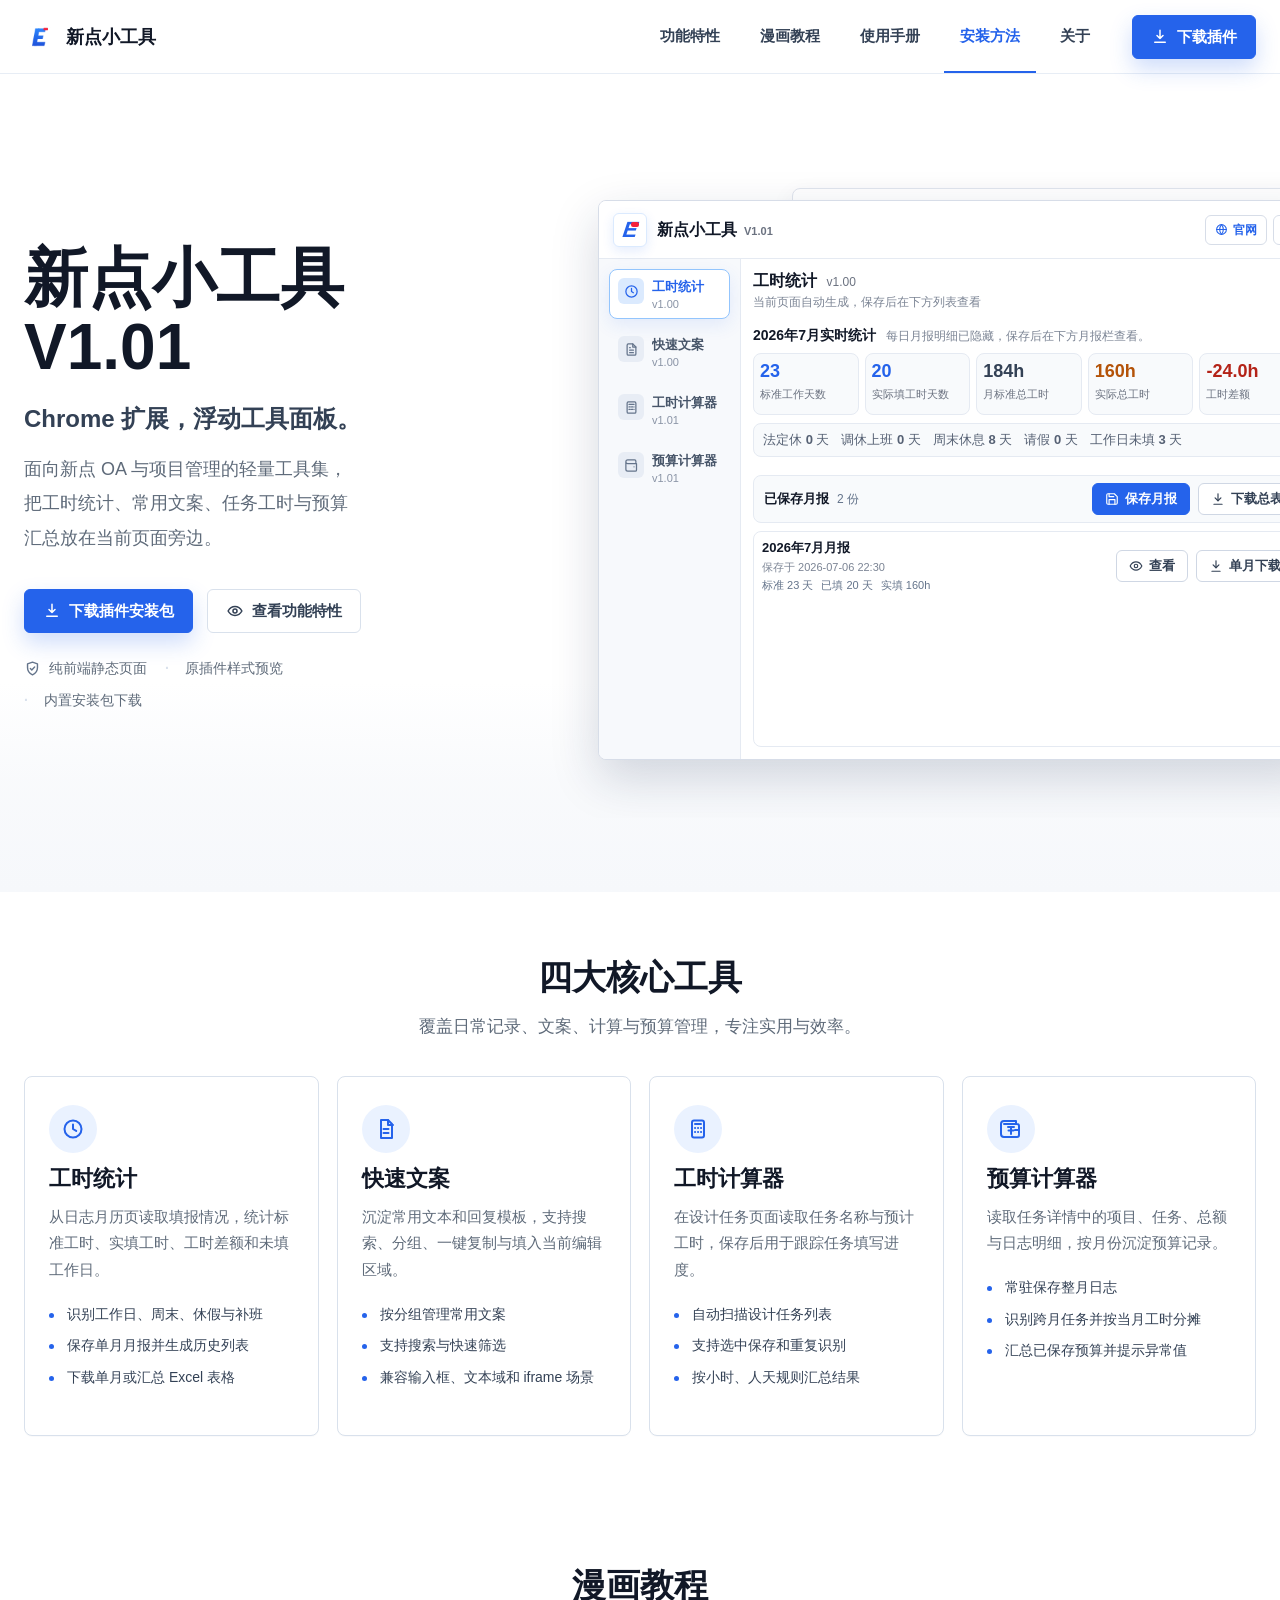
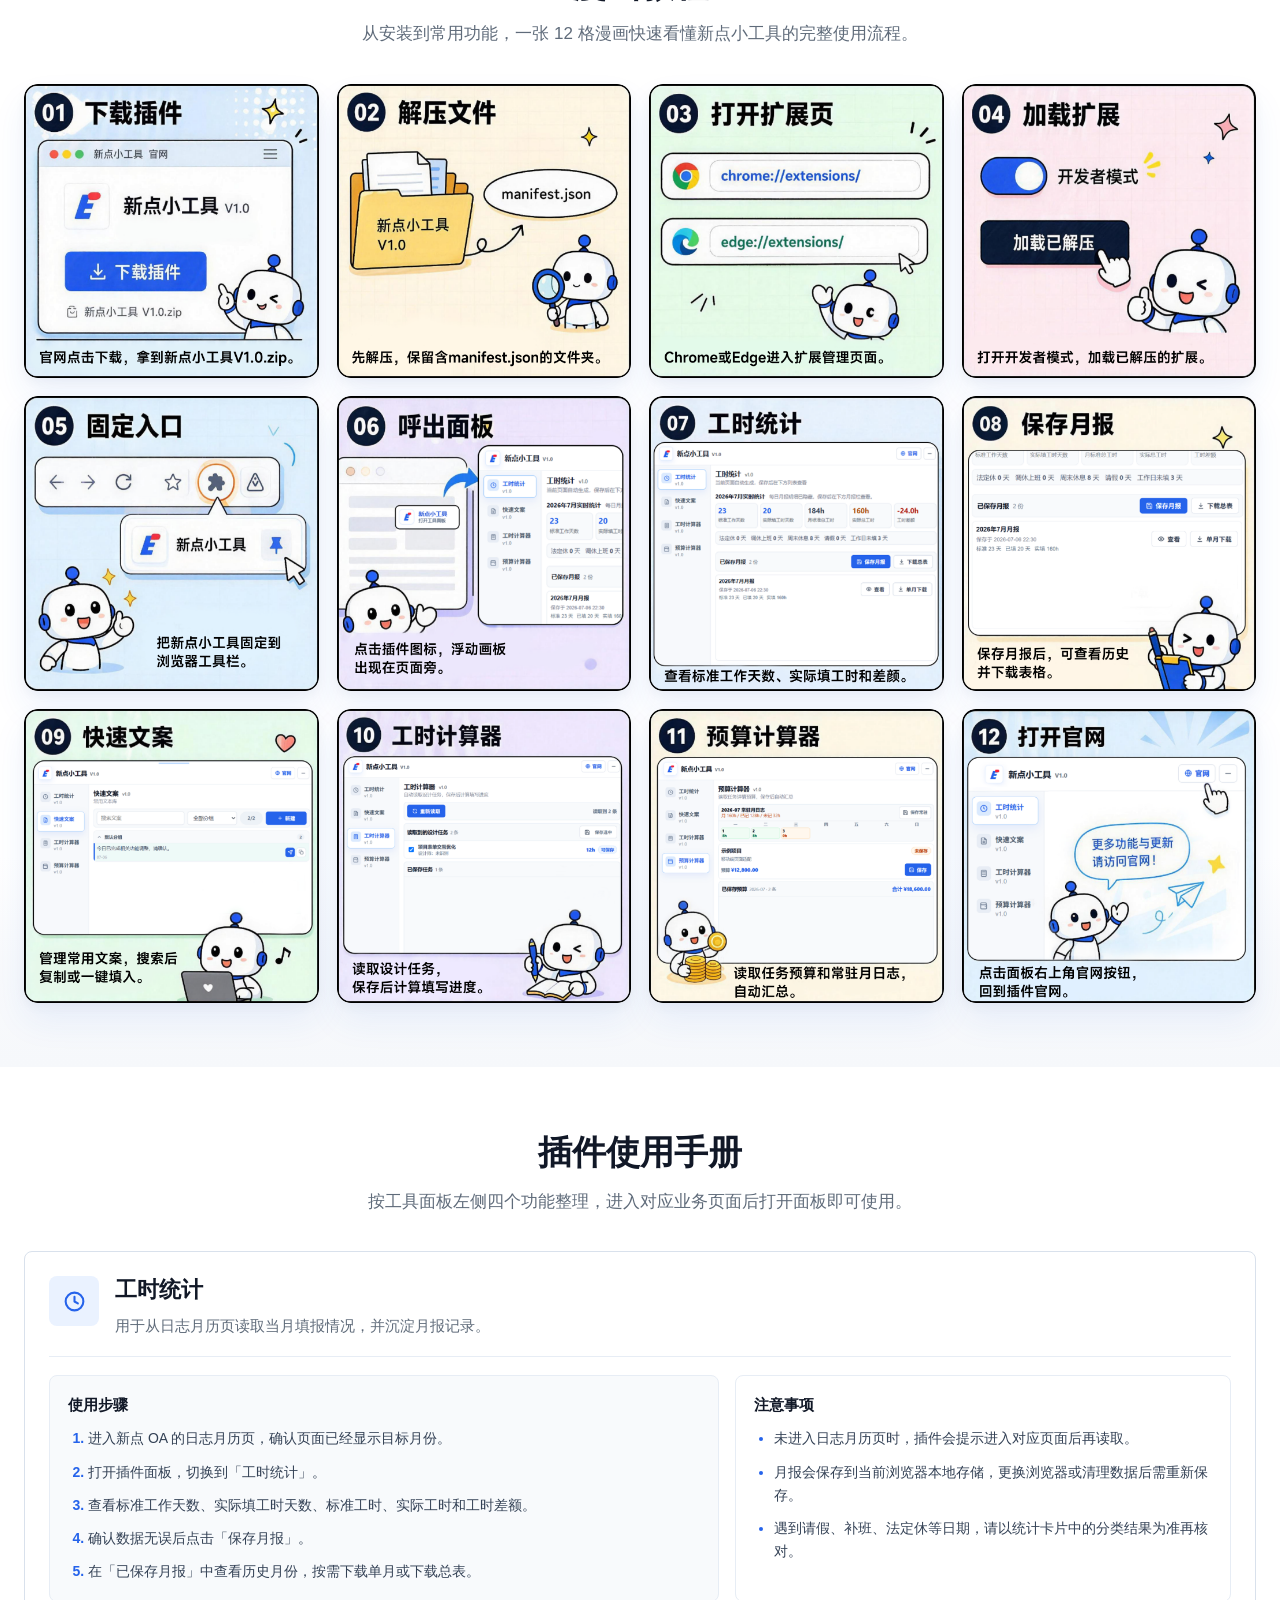
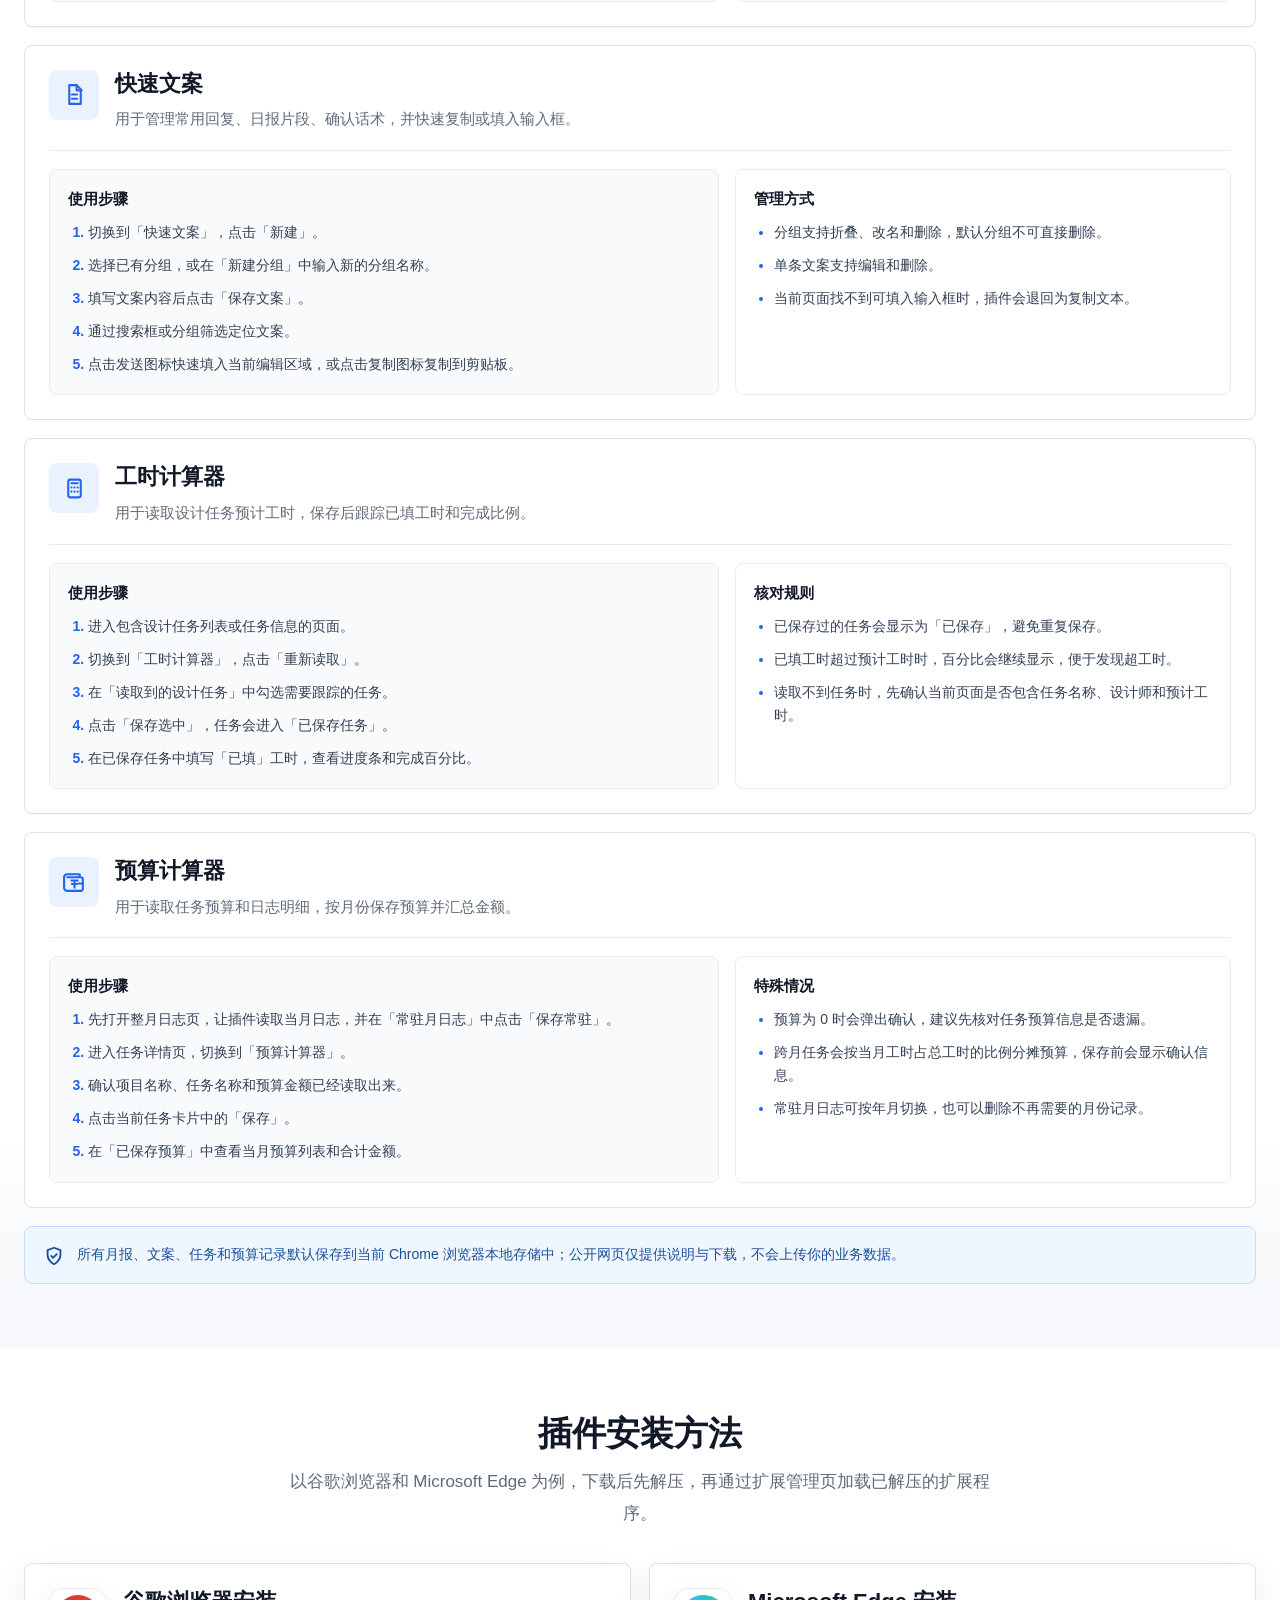
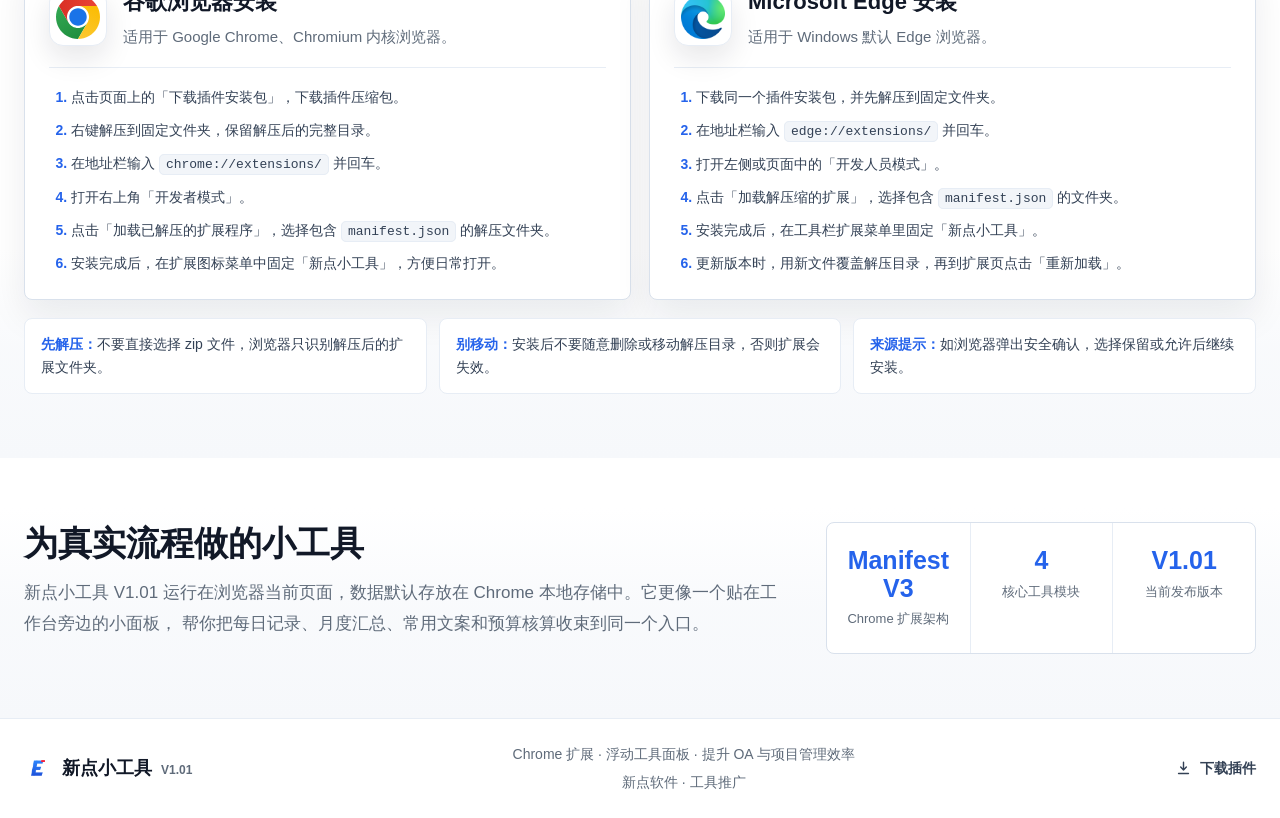
==== index.html @ ad4b1e0f "Update footer to tool promotion text" ====
<!doctype html>
<html lang="zh-CN">
  <head>
    <meta charset="utf-8">
    <meta name="viewport" content="width=device-width, initial-scale=1">
    <title>新点小工具 V1.01 | Chrome 扩展工具面板</title>
    <meta
      name="description"
      content="新点小工具 V1.01 是面向新点 OA 与项目管理场景的 Chrome 扩展，包含工时统计、快速文案、工时计算器和预算计算器。"
    >
    <meta name="theme-color" content="#2563eb">
    <meta property="og:title" content="新点小工具 V1.01">
    <meta property="og:description" content="Chrome 扩展浮动工具面板，覆盖日常记录、文案、计算与预算管理。">
    <meta property="og:image" content="assets/icon128.png">
    <link rel="icon" href="assets/icon48.png">
    <link rel="stylesheet" href="styles.css?v=20260708-comic-guide">
  </head>
  <body>
    <header class="site-header" data-header>
      <a class="brand" href="#top" aria-label="新点小工具首页">
        <img src="assets/icon48.png" alt="" width="32" height="32">
        <span>新点小工具</span>
      </a>
      <nav class="site-nav" aria-label="页面导航">
        <a href="#features">功能特性</a>
        <a href="#comic">漫画教程</a>
        <a href="#manual">使用手册</a>
        <a href="#workflow">安装方法</a>
        <a href="#about">关于</a>
      </nav>
      <div class="header-actions">
        <a class="primary-link" href="downloads/新点小工具V1.01.zip?v=20260731-v101" download="新点小工具V1.01.zip">
          <svg aria-hidden="true"><use href="#icon-download"></use></svg>
          <span>下载插件</span>
        </a>
      </div>
      <button class="menu-button" type="button" data-menu-button aria-label="打开导航">
        <svg aria-hidden="true"><use href="#icon-menu"></use></svg>
      </button>
    </header>

    <main id="top">
      <section class="hero section-band">
        <div class="hero-copy">
          <h1>新点小工具 V1.01</h1>
          <p class="hero-subtitle">Chrome 扩展，浮动工具面板。</p>
          <p class="hero-text">
            面向新点 OA 与项目管理的轻量工具集，把工时统计、常用文案、任务工时与预算汇总放在当前页面旁边。
          </p>
          <div class="hero-actions">
            <a class="button button-primary" href="downloads/新点小工具V1.01.zip?v=20260731-v101" download="新点小工具V1.01.zip">
              <svg aria-hidden="true"><use href="#icon-download"></use></svg>
              <span>下载插件安装包</span>
            </a>
            <a class="button button-secondary" href="#features">
              <svg aria-hidden="true"><use href="#icon-eye"></use></svg>
              <span>查看功能特性</span>
            </a>
          </div>
          <div class="trust-row" aria-label="产品特点">
            <span>
              <svg aria-hidden="true"><use href="#icon-shield"></use></svg>
              纯前端静态页面
            </span>
            <span>原插件样式预览</span>
            <span>内置安装包下载</span>
          </div>
        </div>

        <div class="hero-visual" aria-label="实际插件工具面板预览">
          <iframe
            class="plugin-preview-frame"
            src="plugin-preview.html?v=20260731-v101"
            title="新点小工具实际插件界面预览"
            loading="eager"
          ></iframe>
        </div>
      </section>

      <section class="features" id="features">
        <div class="section-heading">
          <h2>四大核心工具</h2>
          <p>覆盖日常记录、文案、计算与预算管理，专注实用与效率。</p>
        </div>
        <div class="feature-grid">
          <article class="feature-card">
            <span class="feature-icon"><svg aria-hidden="true"><use href="#icon-clock"></use></svg></span>
            <h3>工时统计</h3>
            <p>从日志月历页读取填报情况，统计标准工时、实填工时、工时差额和未填工作日。</p>
            <ul>
              <li>识别工作日、周末、休假与补班</li>
              <li>保存单月月报并生成历史列表</li>
              <li>下载单月或汇总 Excel 表格</li>
            </ul>
          </article>
          <article class="feature-card">
            <span class="feature-icon"><svg aria-hidden="true"><use href="#icon-file"></use></svg></span>
            <h3>快速文案</h3>
            <p>沉淀常用文本和回复模板，支持搜索、分组、一键复制与填入当前编辑区域。</p>
            <ul>
              <li>按分组管理常用文案</li>
              <li>支持搜索与快速筛选</li>
              <li>兼容输入框、文本域和 iframe 场景</li>
            </ul>
          </article>
          <article class="feature-card">
            <span class="feature-icon"><svg aria-hidden="true"><use href="#icon-calculator"></use></svg></span>
            <h3>工时计算器</h3>
            <p>在设计任务页面读取任务名称与预计工时，保存后用于跟踪任务填写进度。</p>
            <ul>
              <li>自动扫描设计任务列表</li>
              <li>支持选中保存和重复识别</li>
              <li>按小时、人天规则汇总结果</li>
            </ul>
          </article>
          <article class="feature-card">
            <span class="feature-icon"><svg aria-hidden="true"><use href="#icon-wallet"></use></svg></span>
            <h3>预算计算器</h3>
            <p>读取任务详情中的项目、任务、总额与日志明细，按月份沉淀预算记录。</p>
            <ul>
              <li>常驻保存整月日志</li>
              <li>识别跨月任务并按当月工时分摊</li>
              <li>汇总已保存预算并提示异常值</li>
            </ul>
          </article>
        </div>
      </section>

      <section class="comic section-band" id="comic">
        <div class="section-heading">
          <h2>漫画教程</h2>
          <p>从安装到常用功能，一张 12 格漫画快速看懂新点小工具的完整使用流程。</p>
        </div>

        <ol class="comic-grid" aria-label="新点小工具 12 格漫画教程">
          <li class="comic-card">
            <img src="assets/comic-guide-01.png" alt="01 下载插件：官网点击下载，拿到新点小工具 V1.01.zip。" width="1020" height="1020" loading="lazy">
          </li>
          <li class="comic-card">
            <img src="assets/comic-guide-02.png" alt="02 解压文件：先解压，保留含 manifest.json 的文件夹。" width="1020" height="1020" loading="lazy">
          </li>
          <li class="comic-card">
            <img src="assets/comic-guide-03.png" alt="03 打开扩展页：Chrome 或 Edge 进入扩展管理页面。" width="1020" height="1020" loading="lazy">
          </li>
          <li class="comic-card">
            <img src="assets/comic-guide-04.png" alt="04 加载扩展：打开开发者模式，加载已解压的扩展。" width="1020" height="1020" loading="lazy">
          </li>
          <li class="comic-card">
            <img src="assets/comic-guide-05.png" alt="05 固定入口：把新点小工具固定到浏览器工具栏。" width="1020" height="1020" loading="lazy">
          </li>
          <li class="comic-card">
            <img src="assets/comic-guide-06.png" alt="06 呼出面板：点击插件图标，浮动画板出现在页面旁。" width="1020" height="1020" loading="lazy">
          </li>
          <li class="comic-card">
            <img src="assets/comic-guide-07.png" alt="07 工时统计：查看标准工作天数、实际填工时和差额。" width="1020" height="1020" loading="lazy">
          </li>
          <li class="comic-card">
            <img src="assets/comic-guide-08.png" alt="08 保存月报：保存月报后，可查看历史并下载表格。" width="1020" height="1020" loading="lazy">
          </li>
          <li class="comic-card">
            <img src="assets/comic-guide-09.png" alt="09 快速文案：管理常用文案，搜索后复制或一键填入。" width="1020" height="1020" loading="lazy">
          </li>
          <li class="comic-card">
            <img src="assets/comic-guide-10.png" alt="10 工时计算器：读取设计任务，保存后计算填写进度。" width="1020" height="1020" loading="lazy">
          </li>
          <li class="comic-card">
            <img src="assets/comic-guide-11.png" alt="11 预算计算器：读取任务预算和常驻月日志，自动汇总。" width="1020" height="1020" loading="lazy">
          </li>
          <li class="comic-card">
            <img src="assets/comic-guide-12.png" alt="12 打开官网：点击面板右上角官网按钮，回到插件官网。" width="1020" height="1020" loading="lazy">
          </li>
        </ol>
      </section>

      <section class="manual section-band" id="manual">
        <div class="section-heading">
          <h2>插件使用手册</h2>
          <p>按工具面板左侧四个功能整理，进入对应业务页面后打开面板即可使用。</p>
        </div>

        <div class="manual-layout">
          <article class="manual-card">
            <header>
              <span class="manual-icon"><svg aria-hidden="true"><use href="#icon-clock"></use></svg></span>
              <div>
                <h3>工时统计</h3>
                <p>用于从日志月历页读取当月填报情况，并沉淀月报记录。</p>
              </div>
            </header>
            <div class="manual-body">
              <div class="manual-block">
                <strong>使用步骤</strong>
                <ol>
                  <li>进入新点 OA 的日志月历页，确认页面已经显示目标月份。</li>
                  <li>打开插件面板，切换到「工时统计」。</li>
                  <li>查看标准工作天数、实际填工时天数、标准工时、实际工时和工时差额。</li>
                  <li>确认数据无误后点击「保存月报」。</li>
                  <li>在「已保存月报」中查看历史月份，按需下载单月或下载总表。</li>
                </ol>
              </div>
              <div class="manual-block manual-note">
                <strong>注意事项</strong>
                <ul>
                  <li>未进入日志月历页时，插件会提示进入对应页面后再读取。</li>
                  <li>月报会保存到当前浏览器本地存储，更换浏览器或清理数据后需重新保存。</li>
                  <li>遇到请假、补班、法定休等日期，请以统计卡片中的分类结果为准再核对。</li>
                </ul>
              </div>
            </div>
          </article>

          <article class="manual-card">
            <header>
              <span class="manual-icon"><svg aria-hidden="true"><use href="#icon-file"></use></svg></span>
              <div>
                <h3>快速文案</h3>
                <p>用于管理常用回复、日报片段、确认话术，并快速复制或填入输入框。</p>
              </div>
            </header>
            <div class="manual-body">
              <div class="manual-block">
                <strong>使用步骤</strong>
                <ol>
                  <li>切换到「快速文案」，点击「新建」。</li>
                  <li>选择已有分组，或在「新建分组」中输入新的分组名称。</li>
                  <li>填写文案内容后点击「保存文案」。</li>
                  <li>通过搜索框或分组筛选定位文案。</li>
                  <li>点击发送图标快速填入当前编辑区域，或点击复制图标复制到剪贴板。</li>
                </ol>
              </div>
              <div class="manual-block manual-note">
                <strong>管理方式</strong>
                <ul>
                  <li>分组支持折叠、改名和删除，默认分组不可直接删除。</li>
                  <li>单条文案支持编辑和删除。</li>
                  <li>当前页面找不到可填入输入框时，插件会退回为复制文本。</li>
                </ul>
              </div>
            </div>
          </article>

          <article class="manual-card">
            <header>
              <span class="manual-icon"><svg aria-hidden="true"><use href="#icon-calculator"></use></svg></span>
              <div>
                <h3>工时计算器</h3>
                <p>用于读取设计任务预计工时，保存后跟踪已填工时和完成比例。</p>
              </div>
            </header>
            <div class="manual-body">
              <div class="manual-block">
                <strong>使用步骤</strong>
                <ol>
                  <li>进入包含设计任务列表或任务信息的页面。</li>
                  <li>切换到「工时计算器」，点击「重新读取」。</li>
                  <li>在「读取到的设计任务」中勾选需要跟踪的任务。</li>
                  <li>点击「保存选中」，任务会进入「已保存任务」。</li>
                  <li>在已保存任务中填写「已填」工时，查看进度条和完成百分比。</li>
                </ol>
              </div>
              <div class="manual-block manual-note">
                <strong>核对规则</strong>
                <ul>
                  <li>已保存过的任务会显示为「已保存」，避免重复保存。</li>
                  <li>已填工时超过预计工时时，百分比会继续显示，便于发现超工时。</li>
                  <li>读取不到任务时，先确认当前页面是否包含任务名称、设计师和预计工时。</li>
                </ul>
              </div>
            </div>
          </article>

          <article class="manual-card">
            <header>
              <span class="manual-icon"><svg aria-hidden="true"><use href="#icon-wallet"></use></svg></span>
              <div>
                <h3>预算计算器</h3>
                <p>用于读取任务预算和日志明细，按月份保存预算并汇总金额。</p>
              </div>
            </header>
            <div class="manual-body">
              <div class="manual-block">
                <strong>使用步骤</strong>
                <ol>
                  <li>先打开整月日志页，让插件读取当月日志，并在「常驻月日志」中点击「保存常驻」。</li>
                  <li>进入任务详情页，切换到「预算计算器」。</li>
                  <li>确认项目名称、任务名称和预算金额已经读取出来。</li>
                  <li>点击当前任务卡片中的「保存」。</li>
                  <li>在「已保存预算」中查看当月预算列表和合计金额。</li>
                </ol>
              </div>
              <div class="manual-block manual-note">
                <strong>特殊情况</strong>
                <ul>
                  <li>预算为 0 时会弹出确认，建议先核对任务预算信息是否遗漏。</li>
                  <li>跨月任务会按当月工时占总工时的比例分摊预算，保存前会显示确认信息。</li>
                  <li>常驻月日志可按年月切换，也可以删除不再需要的月份记录。</li>
                </ul>
              </div>
            </div>
          </article>
        </div>

        <div class="manual-footer-note">
          <svg aria-hidden="true"><use href="#icon-shield"></use></svg>
          <p>所有月报、文案、任务和预算记录默认保存到当前 Chrome 浏览器本地存储中；公开网页仅提供说明与下载，不会上传你的业务数据。</p>
        </div>
      </section>

      <section class="workflow section-band" id="workflow">
        <div class="section-heading">
          <h2>插件安装方法</h2>
          <p>以谷歌浏览器和 Microsoft Edge 为例，下载后先解压，再通过扩展管理页加载已解压的扩展程序。</p>
        </div>
        <div class="install-grid">
          <article class="install-card">
            <header class="install-head">
              <span class="browser-logo" aria-hidden="true">
                <img src="assets/chrome-icon.svg" alt="" width="54" height="54">
              </span>
              <div>
                <h3>谷歌浏览器安装</h3>
                <p>适用于 Google Chrome、Chromium 内核浏览器。</p>
              </div>
            </header>
            <ol>
              <li>点击页面上的「下载插件安装包」，下载插件压缩包。</li>
              <li>右键解压到固定文件夹，保留解压后的完整目录。</li>
              <li>在地址栏输入 <code>chrome://extensions/</code> 并回车。</li>
              <li>打开右上角「开发者模式」。</li>
              <li>点击「加载已解压的扩展程序」，选择包含 <code>manifest.json</code> 的解压文件夹。</li>
              <li>安装完成后，在扩展图标菜单中固定「新点小工具」，方便日常打开。</li>
            </ol>
          </article>

          <article class="install-card">
            <header class="install-head">
              <span class="browser-logo" aria-hidden="true">
                <img src="assets/edge-icon.png" alt="" width="54" height="54">
              </span>
              <div>
                <h3>Microsoft Edge 安装</h3>
                <p>适用于 Windows 默认 Edge 浏览器。</p>
              </div>
            </header>
            <ol>
              <li>下载同一个插件安装包，并先解压到固定文件夹。</li>
              <li>在地址栏输入 <code>edge://extensions/</code> 并回车。</li>
              <li>打开左侧或页面中的「开发人员模式」。</li>
              <li>点击「加载解压缩的扩展」，选择包含 <code>manifest.json</code> 的文件夹。</li>
              <li>安装完成后，在工具栏扩展菜单里固定「新点小工具」。</li>
              <li>更新版本时，用新文件覆盖解压目录，再到扩展页点击「重新加载」。</li>
            </ol>
          </article>
        </div>

        <div class="install-tips" aria-label="安装提示">
          <span><b>先解压：</b>不要直接选择 zip 文件，浏览器只识别解压后的扩展文件夹。</span>
          <span><b>别移动：</b>安装后不要随意删除或移动解压目录，否则扩展会失效。</span>
          <span><b>来源提示：</b>如浏览器弹出安全确认，选择保留或允许后继续安装。</span>
        </div>
      </section>

      <section class="about section-band" id="about">
        <div class="about-layout">
          <div>
            <h2>为真实流程做的小工具</h2>
            <p>
              新点小工具 V1.01 运行在浏览器当前页面，数据默认存放在 Chrome 本地存储中。它更像一个贴在工作台旁边的小面板，
              帮你把每日记录、月度汇总、常用文案和预算核算收束到同一个入口。
            </p>
          </div>
          <div class="about-facts">
            <span><b>Manifest V3</b><small>Chrome 扩展架构</small></span>
            <span><b>4</b><small>核心工具模块</small></span>
            <span><b>V1.01</b><small>当前发布版本</small></span>
          </div>
        </div>
      </section>
    </main>

    <footer class="site-footer">
      <a class="brand" href="#top" aria-label="返回顶部">
        <img src="assets/icon48.png" alt="" width="28" height="28">
        <span>新点小工具 <small>V1.01</small></span>
      </a>
      <div class="footer-info">
        <p>Chrome 扩展 · 浮动工具面板 · 提升 OA 与项目管理效率</p>
        <p class="footer-author">新点软件 · 工具推广</p>
      </div>
      <a class="footer-download" href="downloads/新点小工具V1.01.zip?v=20260731-v101" download="新点小工具V1.01.zip">
        <svg aria-hidden="true"><use href="#icon-download"></use></svg>
        下载插件
      </a>
    </footer>

    <div class="toast" data-toast role="status" aria-live="polite"></div>

    <svg class="icon-sprite" aria-hidden="true" xmlns="http://www.w3.org/2000/svg">
      <symbol id="icon-github" viewBox="0 0 24 24">
        <path d="M12 2.6a9.5 9.5 0 0 0-3 18.5c.5.1.7-.2.7-.5v-1.9c-2.8.6-3.4-1.2-3.4-1.2-.5-1.1-1.1-1.4-1.1-1.4-.9-.6.1-.6.1-.6 1 0 1.6 1.1 1.6 1.1.9 1.5 2.4 1.1 2.9.8.1-.7.4-1.1.7-1.3-2.2-.3-4.6-1.1-4.6-4.8 0-1.1.4-1.9 1-2.6-.1-.3-.4-1.3.1-2.6 0 0 .9-.3 2.8 1a9.7 9.7 0 0 1 5.1 0c1.9-1.3 2.8-1 2.8-1 .5 1.3.2 2.3.1 2.6.7.7 1 1.5 1 2.6 0 3.7-2.3 4.5-4.6 4.8.4.3.7 1 .7 2v2.5c0 .3.2.6.7.5A9.5 9.5 0 0 0 12 2.6Z"/>
      </symbol>
      <symbol id="icon-share" viewBox="0 0 24 24">
        <path d="M8.5 12.9 15.4 17M15.4 7 8.5 11.1"/>
        <circle cx="6" cy="12" r="2.5"/>
        <circle cx="17.5" cy="6" r="2.5"/>
        <circle cx="17.5" cy="18" r="2.5"/>
      </symbol>
      <symbol id="icon-menu" viewBox="0 0 24 24">
        <path d="M4 7h16M4 12h16M4 17h16"/>
      </symbol>
      <symbol id="icon-minus" viewBox="0 0 24 24">
        <path d="M5 12h14"/>
      </symbol>
      <symbol id="icon-plus" viewBox="0 0 24 24">
        <path d="M12 5v14M5 12h14"/>
      </symbol>
      <symbol id="icon-download" viewBox="0 0 24 24">
        <path d="M12 3v11m0 0 4-4m-4 4-4-4M5 19h14"/>
      </symbol>
      <symbol id="icon-eye" viewBox="0 0 24 24">
        <path d="M2.8 12s3.3-6 9.2-6 9.2 6 9.2 6-3.3 6-9.2 6-9.2-6-9.2-6Z"/>
        <circle cx="12" cy="12" r="2.7"/>
      </symbol>
      <symbol id="icon-shield" viewBox="0 0 24 24">
        <path d="M12 21s7-3.4 7-10V5.5L12 3 5 5.5V11c0 6.6 7 10 7 10Z"/>
        <path d="m9 12 2 2 4-4"/>
      </symbol>
      <symbol id="icon-star" viewBox="0 0 24 24">
        <path d="m12 3 2.8 5.7 6.2.9-4.5 4.4 1.1 6.2L12 17.3l-5.6 2.9 1.1-6.2L3 9.6l6.2-.9L12 3Z"/>
      </symbol>
      <symbol id="icon-pin" viewBox="0 0 24 24">
        <path d="M8 4h8l-1.2 5.2 3.2 3.2v1.4H6v-1.4l3.2-3.2L8 4Zm4 10v6"/>
      </symbol>
      <symbol id="icon-settings" viewBox="0 0 24 24">
        <path d="M12 8.5a3.5 3.5 0 1 1 0 7 3.5 3.5 0 0 1 0-7Z"/>
        <path d="M19.4 15a8 8 0 0 0 .1-1.1l2-1.5-2-3.4-2.4 1a7.2 7.2 0 0 0-1.8-1L15 6.5h-4L10.6 9a7.2 7.2 0 0 0-1.8 1l-2.4-1-2 3.4 2 1.5a8 8 0 0 0 .1 1.1l-2 1.5 2 3.4 2.4-1a7.2 7.2 0 0 0 1.8 1l.4 2.5h4l.4-2.5a7.2 7.2 0 0 0 1.8-1l2.4 1 2-3.4-2.3-1.5Z"/>
      </symbol>
      <symbol id="icon-x" viewBox="0 0 24 24">
        <path d="m6 6 12 12M18 6 6 18"/>
      </symbol>
      <symbol id="icon-clock" viewBox="0 0 24 24">
        <circle cx="12" cy="12" r="8.5"/>
        <path d="M12 7.5V12l3.2 1.9"/>
      </symbol>
      <symbol id="icon-file" viewBox="0 0 24 24">
        <path d="M7 3h7l4 4v14H7V3Z"/>
        <path d="M14 3v5h5M9.5 12h5M9.5 16h5"/>
      </symbol>
      <symbol id="icon-calculator" viewBox="0 0 24 24">
        <rect x="6" y="3.5" width="12" height="17" rx="2"/>
        <path d="M9 7h6M9 11h.1M12 11h.1M15 11h.1M9 15h.1M12 15h.1M15 15h.1"/>
      </symbol>
      <symbol id="icon-wallet" viewBox="0 0 24 24">
        <path d="M5 7h13a2 2 0 0 1 2 2v9a2 2 0 0 1-2 2H5a3 3 0 0 1-3-3V7a3 3 0 0 1 3-3h12v3"/>
        <path d="M16 13h4M12 10v7M9 10h6M9.5 13.5h5"/>
      </symbol>
      <symbol id="icon-refresh" viewBox="0 0 24 24">
        <path d="M20 6v5h-5M4 18v-5h5"/>
        <path d="M18.2 9A7 7 0 0 0 6.6 6.6L4 9m16 6-2.6 2.4A7 7 0 0 1 5.8 15"/>
      </symbol>
      <symbol id="icon-folder" viewBox="0 0 24 24">
        <path d="M3 6.5h6l2 2H21v9.5a2 2 0 0 1-2 2H5a2 2 0 0 1-2-2V6.5Z"/>
      </symbol>
      <symbol id="icon-save" viewBox="0 0 24 24">
        <path d="M5 4h12l2 2v14H5V4Z"/>
        <path d="M8 4v6h8V4M8 20v-6h8v6"/>
      </symbol>
      <symbol id="icon-layout" viewBox="0 0 24 24">
        <rect x="4" y="4" width="7" height="7" rx="2"/>
        <rect x="13" y="4" width="7" height="7" rx="2"/>
        <rect x="4" y="13" width="7" height="7" rx="2"/>
        <rect x="13" y="13" width="7" height="7" rx="2"/>
      </symbol>
      <symbol id="icon-upload" viewBox="0 0 24 24">
        <path d="M12 16V5m0 0-4 4m4-4 4 4M5 20h14"/>
      </symbol>
      <symbol id="icon-check" viewBox="0 0 24 24">
        <path d="m5 12 4.2 4.2L19 6.8"/>
      </symbol>
      <symbol id="icon-copy" viewBox="0 0 24 24">
        <rect x="8" y="8" width="11" height="12" rx="2"/>
        <path d="M5 16H4a2 2 0 0 1-2-2V5a2 2 0 0 1 2-2h9a2 2 0 0 1 2 2v1"/>
      </symbol>
    </svg>

    <script src="app.js" defer></script>
  </body>
</html>
---- styles.css ----
:root {
  color-scheme: light;
  --bg: #ffffff;
  --band: #f6f8fb;
  --band-strong: #eef3f9;
  --surface: #ffffff;
  --text: #111827;
  --muted: #5f6b7a;
  --subtle: #8491a3;
  --border: #d9e1ec;
  --border-soft: #e7edf5;
  --blue: #2563eb;
  --blue-dark: #1d4ed8;
  --blue-soft: #eaf2ff;
  --red: #f5203a;
  --green: #0f8f55;
  --orange: #e87722;
  --shadow-sm: 0 6px 18px rgba(24, 39, 75, 0.08);
  --shadow-lg: 0 24px 60px rgba(24, 39, 75, 0.16);
  --radius: 8px;
  --content: 1320px;
  --font: -apple-system, BlinkMacSystemFont, "Segoe UI", Roboto, "Microsoft YaHei", "PingFang SC", sans-serif;
}

* {
  box-sizing: border-box;
}

html {
  scroll-behavior: smooth;
}

body {
  background: var(--bg);
  color: var(--text);
  font-family: var(--font);
  font-size: 16px;
  letter-spacing: 0;
  line-height: 1.6;
  margin: 0;
  min-width: 320px;
}

body.nav-open {
  overflow: hidden;
}

a {
  color: inherit;
  text-decoration: none;
}

button,
input,
select,
textarea {
  font: inherit;
  letter-spacing: 0;
}

button {
  border: 0;
}

svg {
  display: block;
  fill: none;
  stroke: currentColor;
  stroke-linecap: round;
  stroke-linejoin: round;
  stroke-width: 2;
}

.icon-sprite {
  display: none;
}

.site-header {
  align-items: center;
  background: rgba(255, 255, 255, 0.94);
  border-bottom: 1px solid var(--border-soft);
  display: flex;
  gap: 26px;
  height: 74px;
  justify-content: space-between;
  left: 0;
  padding: 0 max(24px, calc((100vw - var(--content)) / 2));
  position: sticky;
  right: 0;
  top: 0;
  transition: box-shadow 0.18s ease, border-color 0.18s ease;
  z-index: 20;
}

.site-header.is-scrolled {
  border-color: var(--border);
  box-shadow: 0 8px 24px rgba(24, 39, 75, 0.08);
}

.brand {
  align-items: center;
  display: inline-flex;
  flex: 0 0 auto;
  gap: 10px;
  min-width: 0;
}

.brand img {
  border-radius: 7px;
  display: block;
}

.brand span {
  color: var(--text);
  font-size: 18px;
  font-weight: 800;
  line-height: 1;
  white-space: nowrap;
}

.brand small {
  color: var(--muted);
  font-size: 12px;
  font-weight: 700;
  margin-left: 4px;
}

.site-nav {
  align-items: stretch;
  display: flex;
  gap: 8px;
  height: 100%;
  justify-content: center;
  margin-left: auto;
}

.site-nav a {
  align-items: center;
  border-bottom: 2px solid transparent;
  color: #334155;
  display: inline-flex;
  font-size: 15px;
  font-weight: 700;
  padding: 0 16px;
  transition: color 0.18s ease, border-color 0.18s ease;
}

.site-nav a:hover,
.site-nav a.is-active {
  border-color: var(--blue);
  color: var(--blue);
}

.header-actions {
  align-items: center;
  display: flex;
  gap: 10px;
}

.ghost-link,
.primary-link,
.button {
  align-items: center;
  border-radius: 6px;
  display: inline-flex;
  font-size: 15px;
  font-weight: 800;
  gap: 8px;
  justify-content: center;
  min-height: 44px;
  padding: 0 18px;
  transition: background 0.18s ease, border-color 0.18s ease, box-shadow 0.18s ease, color 0.18s ease, transform 0.18s ease;
  white-space: nowrap;
}

.ghost-link svg,
.primary-link svg,
.button svg {
  height: 18px;
  width: 18px;
}

.ghost-link,
.button-secondary {
  background: #ffffff;
  border: 1px solid var(--border);
  color: #334155;
}

.ghost-link:hover,
.button-secondary:hover {
  background: var(--blue-soft);
  border-color: #a7c5fa;
  color: var(--blue);
}

.primary-link,
.button-primary {
  background: var(--blue);
  border: 1px solid var(--blue);
  color: #ffffff;
  box-shadow: 0 10px 22px rgba(37, 99, 235, 0.22);
}

.primary-link:hover,
.button-primary:hover {
  background: var(--blue-dark);
  border-color: var(--blue-dark);
  box-shadow: 0 14px 28px rgba(37, 99, 235, 0.28);
  transform: translateY(-1px);
}

.menu-button {
  align-items: center;
  background: #ffffff;
  border: 1px solid var(--border);
  border-radius: 6px;
  color: #334155;
  cursor: pointer;
  display: none;
  height: 42px;
  justify-content: center;
  width: 42px;
}

.menu-button svg {
  height: 20px;
  width: 20px;
}

main {
  overflow: hidden;
}

.section-band {
  background: var(--bg);
  position: relative;
}

.section-band::after {
  background: linear-gradient(180deg, rgba(246, 248, 251, 0) 0%, rgba(246, 248, 251, 0.72) 48%, #f6f8fb 100%);
  bottom: 0;
  content: "";
  height: 210px;
  left: 0;
  position: absolute;
  right: 0;
  z-index: 0;
}

.hero {
  display: grid;
  gap: 44px;
  grid-template-columns: minmax(340px, 0.72fr) minmax(980px, 1fr);
  margin: 0 auto;
  max-width: 1440px;
  min-height: 760px;
  padding: 64px 24px 74px;
}

.hero > * {
  position: relative;
  z-index: 1;
}

.hero-copy {
  align-self: center;
}

.hero h1 {
  color: var(--text);
  font-size: 64px;
  font-weight: 900;
  line-height: 1.08;
  margin: 0 0 20px;
}

.hero-subtitle {
  color: #334155;
  font-size: 24px;
  font-weight: 800;
  line-height: 1.32;
  margin: 0 0 18px;
}

.hero-text {
  color: var(--muted);
  font-size: 18px;
  line-height: 1.9;
  margin: 0;
  max-width: 600px;
}

.hero-actions {
  display: flex;
  flex-wrap: wrap;
  gap: 14px;
  margin-top: 34px;
}

.trust-row {
  align-items: center;
  color: var(--muted);
  display: flex;
  flex-wrap: wrap;
  font-size: 14px;
  gap: 10px 18px;
  margin-top: 24px;
}

.trust-row span {
  align-items: center;
  display: inline-flex;
  gap: 8px;
}

.trust-row span + span::before {
  color: var(--border);
  content: "·";
  font-weight: 900;
  margin-right: 8px;
}

.trust-row svg {
  color: #64748b;
  height: 17px;
  width: 17px;
}

.hero-visual {
  align-items: center;
  display: flex;
  justify-content: center;
  min-height: 680px;
  overflow: hidden;
  position: relative;
}

.plugin-preview-frame {
  border: 0;
  display: block;
  flex: 0 0 980px;
  height: 680px;
  max-width: none;
  position: relative;
  width: 980px;
  z-index: 2;
}

.browser-shell {
  background: #ffffff;
  border: 1px solid var(--border);
  border-radius: 8px;
  box-shadow: var(--shadow-sm);
  height: 470px;
  position: absolute;
  right: 0;
  top: 22px;
  width: 530px;
}

.browser-top {
  align-items: center;
  border-bottom: 1px solid var(--border-soft);
  display: flex;
  gap: 6px;
  height: 48px;
  padding: 0 16px;
}

.browser-top span {
  background: #d7dfe9;
  border-radius: 999px;
  height: 9px;
  width: 9px;
}

.browser-top button {
  align-items: center;
  background: transparent;
  color: #718096;
  display: inline-flex;
  height: 28px;
  justify-content: center;
  margin-left: auto;
  width: 28px;
}

.browser-top svg {
  height: 18px;
  width: 18px;
}

.browser-lines {
  display: grid;
  gap: 18px;
  padding: 34px 42px;
}

.browser-lines i {
  background: #eef2f7;
  border-radius: 4px;
  display: block;
  height: 22px;
}

.browser-lines i:nth-child(2),
.browser-lines i:nth-child(5) {
  margin-left: 70px;
}

.browser-lines i:nth-child(3),
.browser-lines i:nth-child(6) {
  margin-left: 28px;
  width: 78%;
}

.mock-panel {
  background: #ffffff;
  border: 1px solid #dbe4ef;
  border-radius: 8px;
  box-shadow: var(--shadow-lg);
  color: #1f2937;
  margin-left: 22px;
  overflow: hidden;
  position: relative;
  width: 500px;
  z-index: 2;
}

.mock-header {
  align-items: center;
  border-bottom: 1px solid var(--border-soft);
  display: flex;
  height: 62px;
  justify-content: space-between;
  padding: 0 16px;
}

.mock-brand {
  align-items: center;
  display: inline-flex;
  gap: 9px;
}

.mock-brand img {
  border-radius: 6px;
}

.mock-brand strong {
  font-size: 18px;
}

.mock-header-icons {
  display: flex;
  gap: 5px;
}

.mock-header-icons button,
.mock-tabs button,
.summary-head button,
.copy-row button {
  align-items: center;
  background: #ffffff;
  border: 1px solid transparent;
  border-radius: 6px;
  color: #526072;
  cursor: pointer;
  display: inline-flex;
  justify-content: center;
  transition: background 0.18s ease, border-color 0.18s ease, color 0.18s ease;
}

.mock-header-icons button {
  height: 32px;
  width: 32px;
}

.mock-header-icons svg {
  height: 18px;
  width: 18px;
}

.mock-header-icons button:hover,
.mock-tabs button:hover,
.summary-head button:hover,
.copy-row button:hover {
  background: var(--blue-soft);
  border-color: #bdd4fb;
  color: var(--blue);
}

.mock-tabs {
  border-bottom: 1px solid var(--border-soft);
  display: grid;
  grid-template-columns: repeat(4, 1fr);
  padding: 0 10px;
}

.mock-tabs button {
  border-bottom: 2px solid transparent;
  border-left: 0;
  border-radius: 0;
  border-right: 0;
  border-top: 0;
  font-size: 14px;
  font-weight: 800;
  gap: 6px;
  height: 46px;
  padding: 0 6px;
}

.mock-tabs button.is-active {
  border-bottom-color: var(--blue);
  color: var(--blue);
}

.mock-tabs svg {
  height: 16px;
  width: 16px;
}

.mock-grid {
  display: grid;
  gap: 14px;
  grid-template-columns: repeat(2, minmax(0, 1fr));
  padding: 18px;
}

.tool-tile {
  background: #ffffff;
  border: 1px solid var(--border-soft);
  border-radius: 8px;
  min-height: 138px;
  padding: 20px 16px;
  text-align: center;
  transition: border-color 0.18s ease, box-shadow 0.18s ease, transform 0.18s ease;
}

.tool-tile.is-active {
  border-color: #a8c5fa;
  box-shadow: 0 10px 24px rgba(37, 99, 235, 0.12);
  transform: translateY(-2px);
}

.tool-tile span,
.feature-icon {
  align-items: center;
  background: var(--blue-soft);
  border-radius: 999px;
  color: var(--blue);
  display: inline-flex;
  height: 48px;
  justify-content: center;
  margin-bottom: 12px;
  width: 48px;
}

.tool-tile svg,
.feature-icon svg {
  height: 24px;
  width: 24px;
}

.tool-tile strong {
  color: var(--text);
  display: block;
  font-size: 17px;
  line-height: 1.3;
}

.tool-tile small {
  color: var(--muted);
  display: block;
  font-size: 13px;
  margin-top: 5px;
}

.mock-summary {
  border-top: 1px solid var(--border-soft);
  margin: 0 18px 18px;
  padding-top: 14px;
}

.summary-head {
  align-items: center;
  display: flex;
  justify-content: space-between;
  margin-bottom: 12px;
}

.summary-head strong {
  font-size: 15px;
}

.summary-head button {
  border-color: transparent;
  color: var(--blue);
  font-size: 13px;
  font-weight: 800;
  gap: 5px;
  height: 30px;
  padding: 0 8px;
}

.summary-head svg {
  height: 15px;
  width: 15px;
}

.summary-metrics {
  border: 1px solid var(--border-soft);
  border-radius: 8px;
  display: grid;
  grid-template-columns: repeat(4, 1fr);
  overflow: hidden;
}

.summary-metrics span {
  padding: 13px 8px 12px;
  text-align: center;
}

.summary-metrics span + span {
  border-left: 1px solid var(--border-soft);
}

.summary-metrics b {
  color: var(--blue);
  display: block;
  font-size: 20px;
  line-height: 1.2;
}

.summary-metrics small {
  color: var(--muted);
  display: block;
  font-size: 12px;
  margin-top: 4px;
}

.preview-page {
  background: #ffffff;
  border: 1px solid var(--border);
  border-radius: 8px;
  box-shadow: var(--shadow-sm);
  height: 470px;
  position: absolute;
  right: 0;
  top: 22px;
  width: 560px;
}

.preview-page-bar {
  border-bottom: 1px solid var(--border-soft);
  height: 48px;
}

.preview-page-grid {
  display: grid;
  gap: 14px;
  padding: 30px 34px;
}

.preview-page-grid i {
  background: #eef2f7;
  border-radius: 4px;
  display: block;
  height: 20px;
}

.preview-page-grid i:nth-child(2n) {
  margin-left: 68px;
}

.preview-page-grid i:nth-child(3n) {
  width: 76%;
}

.real-plugin-panel,
.real-plugin-panel * {
  box-sizing: border-box;
}

.real-plugin-panel {
  background: #ffffff;
  border: 1px solid #d7dde8;
  border-radius: 8px;
  box-shadow: 0 18px 48px rgba(24, 39, 75, 0.18);
  color: #1f2937;
  display: flex;
  flex-direction: column;
  font-family: var(--font);
  font-size: 13px;
  height: 560px;
  margin-left: 0;
  overflow: hidden;
  position: relative;
  width: min(720px, 100%);
  z-index: 2;
}

.real-resize-handle {
  background: transparent;
  cursor: ns-resize;
  height: 8px;
  left: 0;
  position: absolute;
  right: 0;
  top: 0;
  z-index: 2;
}

.real-resize-handle::before {
  background: #bfdbfe;
  border-radius: 999px;
  content: "";
  height: 3px;
  left: 50%;
  opacity: 1;
  position: absolute;
  top: 2px;
  transform: translateX(-50%);
  width: 78px;
}

.real-tool-header {
  align-items: center;
  background: #ffffff;
  border-bottom: 1px solid #e5eaf2;
  display: flex;
  flex: 0 0 58px;
  height: 58px;
  justify-content: space-between;
  padding: 12px 14px;
}

.real-brand {
  align-items: center;
  display: flex;
  gap: 10px;
}

.real-brand-mark {
  align-items: center;
  background: #ffffff;
  border: 1px solid #dbeafe;
  border-radius: 6px;
  box-shadow: 0 4px 12px rgba(37, 99, 235, 0.12);
  color: #2563eb;
  display: flex;
  height: 34px;
  justify-content: center;
  position: relative;
  width: 34px;
}

.real-brand-e {
  color: #2563eb;
  font-size: 22px;
  font-style: italic;
  font-weight: 900;
  line-height: 1;
  transform: skew(-8deg);
}

.real-brand-red {
  background: #f5203a;
  border-radius: 2px;
  height: 5px;
  position: absolute;
  right: 7px;
  top: 8px;
  width: 8px;
}

.real-brand-title {
  align-items: baseline;
  display: flex;
  gap: 7px;
  min-width: 0;
  white-space: nowrap;
}

.real-brand-name {
  color: #111827;
  font-size: 16px;
  font-weight: 700;
  line-height: 1.2;
}

.real-brand-version {
  color: #6b7280;
  font-size: 11px;
  font-weight: 750;
}

.real-header-actions button,
.real-btn {
  align-items: center;
  background: #ffffff;
  border: 1px solid #cfd7e4;
  border-radius: 6px;
  color: #334155;
  cursor: pointer;
  display: inline-flex;
  gap: 6px;
  justify-content: center;
  transition: background 0.16s ease, border-color 0.16s ease, color 0.16s ease, box-shadow 0.16s ease;
  white-space: nowrap;
}

.real-header-actions button {
  color: #475569;
  height: 30px;
  padding: 0;
  width: 30px;
}

.real-header-actions svg,
.real-btn svg {
  height: 14px;
  width: 14px;
}

.real-header-actions button:hover,
.real-btn:hover {
  background: #f7fafc;
  border-color: #8aa0b8;
}

.real-btn {
  font-size: 13px;
  font-weight: 600;
  min-height: 32px;
  padding: 6px 12px;
}

.real-btn-primary {
  background: #2563eb;
  border-color: #2563eb;
  color: #ffffff;
}

.real-btn-primary:hover {
  background: #1d4ed8;
  border-color: #1d4ed8;
  color: #ffffff;
}

.real-tool-layout {
  display: grid;
  flex: 1 1 auto;
  grid-template-columns: 142px minmax(0, 1fr);
  height: calc(100% - 58px);
  min-height: 0;
  overflow: hidden;
}

.real-tool-sidebar {
  background: #f7f9fc;
  border-right: 1px solid #e5eaf2;
  display: flex;
  flex-direction: column;
  gap: 8px;
  min-height: 0;
  padding: 10px;
}

.real-nav-item {
  background: transparent;
  border: 1px solid transparent;
  border-radius: 8px;
  color: #475569;
  cursor: pointer;
  display: grid;
  gap: 2px 8px;
  grid-template-columns: 26px minmax(0, 1fr);
  padding: 8px;
  text-align: left;
  transition: background 0.16s ease, border-color 0.16s ease, color 0.16s ease;
}

.real-nav-item:hover {
  background: #ffffff;
  border-color: #d7dde8;
}

.real-nav-item.is-active {
  background: #ffffff;
  border-color: #93c5fd;
  box-shadow: 0 6px 18px rgba(37, 99, 235, 0.10);
  color: #2563eb;
}

.real-nav-kicker {
  align-items: center;
  background: #e8edf5;
  border-radius: 6px;
  color: #64748b;
  display: flex;
  grid-row: span 2;
  height: 26px;
  justify-content: center;
  width: 26px;
}

.real-nav-kicker svg {
  height: 15px;
  width: 15px;
}

.real-nav-item.is-active .real-nav-kicker {
  background: #dbeafe;
  color: #2563eb;
}

.real-nav-text {
  font-size: 13px;
  font-weight: 700;
  overflow: hidden;
  text-overflow: ellipsis;
  white-space: nowrap;
}

.real-nav-version {
  color: #8a94a6;
  font-size: 11px;
}

.real-tool-main {
  background: #ffffff;
  height: 100%;
  min-height: 0;
  min-width: 0;
  overflow: hidden;
}

.real-tool-section {
  display: none;
  height: 100%;
  max-height: none;
  min-height: 0;
  overflow: hidden;
  padding: 12px;
}

.real-tool-section.is-active {
  display: block;
}

.real-section-head {
  align-items: flex-start;
  display: flex;
  gap: 12px;
  justify-content: space-between;
  margin-bottom: 10px;
}

.real-section-head h3 {
  color: #111827;
  font-size: 16px;
  font-weight: 700;
  line-height: 1.25;
  margin: 0;
}

.real-section-head h3 span {
  color: #6b7280;
  font-size: 12px;
  font-weight: 500;
  margin-left: 5px;
}

.real-section-head p {
  color: #7b8494;
  font-size: 12px;
  line-height: 1.5;
  margin: 2px 0 0;
}

.real-report-title {
  align-items: baseline;
  display: flex;
  flex-wrap: wrap;
  gap: 6px 10px;
  margin: 6px 0 8px;
}

.real-report-title strong,
.real-panel-title strong,
.real-saved-title strong {
  color: #111827;
  font-size: 14px;
}

.real-report-title span,
.real-panel-title span,
.real-saved-title span {
  color: #7b8494;
  font-size: 12px;
}

.real-stats-cards {
  display: grid;
  gap: 6px;
  grid-template-columns: repeat(5, minmax(0, 1fr));
  margin-bottom: 8px;
}

.real-stat-card {
  background: #f8fafc;
  border: 1px solid #e5eaf2;
  border-radius: 8px;
  min-height: 62px;
  padding: 8px 6px;
}

.real-stat-value {
  font-size: 18px;
  font-weight: 750;
  line-height: 1.1;
}

.real-stat-label {
  color: #6b7280;
  font-size: 11px;
  margin-top: 5px;
}

.real-stat-card.is-primary .real-stat-value,
.real-stat-card.is-success .real-stat-value {
  color: #2563eb;
}

.real-stat-card.is-info .real-stat-value {
  color: #334155;
}

.real-stat-card.is-warning .real-stat-value {
  color: #b45309;
}

.real-stat-card.is-danger .real-stat-value {
  color: #b42318;
}

.real-info-row {
  background: #f8fafc;
  border: 1px solid #e5eaf2;
  border-radius: 8px;
  color: #475569;
  display: flex;
  flex-wrap: wrap;
  font-size: 12px;
  gap: 6px 10px;
  margin-bottom: 10px;
  padding: 8px 10px;
}

.real-info-row strong {
  color: #111827;
}

.real-saved-headbar,
.real-copy-toolbar,
.real-task-toolbar,
.real-panel-title {
  align-items: center;
  background: #ffffff;
  border: 1px solid #e5eaf2;
  border-radius: 8px;
  display: flex;
  gap: 8px;
  justify-content: space-between;
  margin-bottom: 8px;
  padding: 8px;
}

.real-saved-actions {
  display: flex;
  flex-wrap: wrap;
  gap: 8px;
  justify-content: flex-end;
}

.real-saved-item,
.real-copy-list article,
.real-task-panel article {
  align-items: center;
  background: #f8fafc;
  border: 1px solid #e5eaf2;
  border-radius: 8px;
  display: flex;
  gap: 10px;
  justify-content: space-between;
  padding: 10px;
}

.real-saved-item strong,
.real-copy-list strong,
.real-task-panel article strong,
.real-budget-current strong {
  color: #111827;
  display: block;
  font-size: 13px;
}

.real-saved-item span,
.real-copy-list span,
.real-task-panel article span {
  color: #7b8494;
  display: block;
  font-size: 12px;
  margin-top: 3px;
}

.real-copy-toolbar {
  display: grid;
  grid-template-columns: minmax(0, 1fr) 112px auto auto;
}

.real-field,
.real-textarea {
  background: #ffffff;
  border: 1px solid #cfd7e4;
  border-radius: 6px;
  color: #7b8494;
  font-size: 13px;
  min-height: 32px;
  padding: 6px 9px;
}

.real-count {
  align-items: center;
  background: #f1f5f9;
  border-radius: 999px;
  color: #475569;
  display: inline-flex;
  font-size: 12px;
  font-weight: 700;
  height: 28px;
  justify-content: center;
  min-width: 28px;
}

.real-copy-editor {
  border: 1px solid #e5eaf2;
  border-radius: 8px;
  display: grid;
  gap: 8px;
  grid-template-columns: 1fr 1fr;
  margin-bottom: 8px;
  padding: 8px;
}

.real-textarea {
  grid-column: 1 / -1;
  min-height: 78px;
}

.real-copy-list,
.real-task-panel {
  display: grid;
  gap: 8px;
}

.real-task-toolbar {
  justify-content: flex-start;
}

.real-task-toolbar span {
  color: #64748b;
  font-size: 12px;
  font-weight: 600;
}

.real-budget-log,
.real-budget-current {
  background: #ffffff;
  border: 1px solid #e5eaf2;
  border-radius: 8px;
  margin-bottom: 8px;
  padding: 8px;
}

.real-budget-log .real-panel-title,
.real-task-panel .real-panel-title {
  border: 0;
  margin: 0 0 8px;
  padding: 0;
}

.real-mini-calendar {
  display: grid;
  gap: 6px;
  grid-template-columns: repeat(4, minmax(0, 1fr));
}

.real-mini-calendar span {
  background: #f8fafc;
  border: 1px solid #e5eaf2;
  border-radius: 7px;
  color: #475569;
  font-size: 12px;
  padding: 8px 6px;
  text-align: center;
}

.real-mini-calendar b {
  color: #2563eb;
  font-weight: 800;
}

.real-mini-calendar .is-missing b {
  color: #b42318;
}

.real-budget-current {
  display: grid;
  gap: 8px;
  grid-template-columns: 1fr auto;
}

.real-budget-current p {
  color: #475569;
  font-size: 13px;
  margin: 0;
}

.real-budget-current b {
  color: #111827;
}

.real-budget-status {
  background: #fff7ed;
  border-radius: 999px;
  color: #b45309;
  font-size: 12px;
  font-weight: 700;
  padding: 3px 8px;
}

.features,
.comic,
.manual,
.workflow,
.share,
.about {
  margin: 0 auto;
  max-width: var(--content);
  padding: 64px 24px;
  position: relative;
}

.manual,
.comic,
.workflow,
.about {
  max-width: none;
  padding-left: max(24px, calc((100vw - var(--content)) / 2));
  padding-right: max(24px, calc((100vw - var(--content)) / 2));
}

.manual > *,
.comic > *,
.workflow > *,
.about > * {
  position: relative;
  z-index: 1;
}

.section-heading {
  margin: 0 auto 34px;
  max-width: 720px;
  text-align: center;
}

.section-heading h2,
.about h2 {
  color: var(--text);
  font-size: 34px;
  font-weight: 900;
  line-height: 1.25;
  margin: 0 0 12px;
}

.section-heading p,
.about p {
  color: var(--muted);
  font-size: 17px;
  line-height: 1.85;
  margin: 0;
}

.feature-grid {
  display: grid;
  gap: 18px;
  grid-template-columns: repeat(4, minmax(0, 1fr));
}

.comic-grid {
  display: grid;
  gap: 18px;
  grid-template-columns: repeat(4, minmax(0, 1fr));
  list-style: none;
  margin: 0 auto;
  max-width: var(--content);
  padding: 0;
}

.comic-card {
  aspect-ratio: 1;
  background: #ffffff;
  border-radius: 14px;
  box-shadow:
    0 18px 34px rgba(37, 99, 235, 0.08),
    0 4px 12px rgba(15, 23, 42, 0.04);
  margin: 0;
  overflow: hidden;
  position: relative;
}

.comic-card img {
  display: block;
  height: 100%;
  object-fit: cover;
  width: 100%;
}

.manual-layout {
  display: grid;
  gap: 18px;
  margin: 0 auto;
  max-width: var(--content);
}

.manual-card {
  background: var(--surface);
  border: 1px solid var(--border);
  border-radius: 8px;
  box-shadow: 0 1px 0 rgba(24, 39, 75, 0.02);
  padding: 24px;
}

.manual-card header {
  align-items: flex-start;
  border-bottom: 1px solid var(--border-soft);
  display: grid;
  gap: 16px;
  grid-template-columns: 50px minmax(0, 1fr);
  padding-bottom: 18px;
}

.manual-icon {
  align-items: center;
  background: var(--blue-soft);
  border-radius: 8px;
  color: var(--blue);
  display: inline-flex;
  height: 50px;
  justify-content: center;
  width: 50px;
}

.manual-icon svg {
  height: 25px;
  width: 25px;
}

.manual-card h3 {
  color: var(--text);
  font-size: 22px;
  line-height: 1.3;
  margin: 0 0 8px;
}

.manual-card header p {
  color: var(--muted);
  font-size: 15px;
  line-height: 1.7;
  margin: 0;
}

.manual-body {
  display: grid;
  gap: 16px;
  grid-template-columns: minmax(0, 1.15fr) minmax(280px, 0.85fr);
  padding-top: 18px;
}

.manual-block {
  background: #f8fafc;
  border: 1px solid var(--border-soft);
  border-radius: 8px;
  padding: 18px;
}

.manual-block strong {
  color: var(--text);
  display: block;
  font-size: 15px;
  line-height: 1.4;
  margin-bottom: 12px;
}

.manual-block ol,
.manual-block ul {
  color: #334155;
  display: grid;
  font-size: 14px;
  gap: 10px;
  line-height: 1.65;
  margin: 0;
  padding-left: 20px;
}

.manual-block li::marker {
  color: var(--blue);
  font-weight: 900;
}

.manual-note {
  background: #ffffff;
}

.manual-footer-note {
  align-items: flex-start;
  background: #eef6ff;
  border: 1px solid #c7ddfb;
  border-radius: 8px;
  color: #1e4f9a;
  display: grid;
  gap: 12px;
  grid-template-columns: 22px minmax(0, 1fr);
  margin: 18px auto 0;
  max-width: var(--content);
  padding: 16px 18px;
}

.manual-footer-note svg {
  height: 22px;
  margin-top: 2px;
  width: 22px;
}

.manual-footer-note p {
  color: #1e4f9a;
  font-size: 14px;
  line-height: 1.7;
  margin: 0;
}

.install-grid {
  display: grid;
  gap: 18px;
  grid-template-columns: repeat(2, minmax(0, 1fr));
  margin: 0 auto;
  max-width: var(--content);
}

.install-card {
  background: var(--surface);
  border: 1px solid var(--border);
  border-radius: 8px;
  box-shadow: 0 16px 36px rgba(15, 23, 42, 0.08);
  padding: 24px;
}

.install-head {
  align-items: flex-start;
  border-bottom: 1px solid var(--border-soft);
  display: grid;
  gap: 16px;
  grid-template-columns: 58px minmax(0, 1fr);
  margin-bottom: 18px;
  padding-bottom: 18px;
}

.browser-logo {
  align-items: center;
  background: #ffffff;
  border: 1px solid var(--border-soft);
  border-radius: 14px;
  box-shadow: 0 12px 28px rgba(15, 23, 42, 0.1);
  display: inline-flex;
  height: 58px;
  justify-content: center;
  padding: 7px;
  width: 58px;
}

.browser-logo img {
  display: block;
  height: 44px;
  width: 44px;
}

.install-card h3 {
  color: var(--text);
  font-size: 22px;
  line-height: 1.3;
  margin: 0 0 8px;
}

.install-card p {
  color: var(--muted);
  font-size: 15px;
  line-height: 1.65;
  margin: 0;
}

.install-card ol {
  color: #334155;
  display: grid;
  font-size: 14px;
  gap: 10px;
  line-height: 1.65;
  margin: 0;
  padding-left: 22px;
}

.install-card li::marker {
  color: var(--blue);
  font-weight: 900;
}

.install-card code {
  display: inline;
  padding: 2px 6px;
}

.install-tips {
  display: grid;
  gap: 12px;
  grid-template-columns: repeat(3, minmax(0, 1fr));
  margin: 18px auto 0;
  max-width: var(--content);
}

.install-tips span {
  background: #ffffff;
  border: 1px solid var(--border-soft);
  border-radius: 8px;
  color: #334155;
  font-size: 14px;
  line-height: 1.65;
  padding: 14px 16px;
}

.install-tips b {
  color: var(--blue);
}

.feature-card,
.flow-step,
.share-panel,
.download-card {
  background: var(--surface);
  border: 1px solid var(--border);
  border-radius: 8px;
  box-shadow: 0 1px 0 rgba(24, 39, 75, 0.02);
}

.feature-card {
  min-height: 360px;
  padding: 28px 24px 24px;
}

.feature-card h3 {
  color: var(--text);
  font-size: 22px;
  line-height: 1.3;
  margin: 0 0 10px;
}

.feature-card p {
  color: var(--muted);
  font-size: 15px;
  line-height: 1.78;
  margin: 0 0 20px;
}

.feature-card ul,
.download-card ul {
  color: #334155;
  display: grid;
  font-size: 14px;
  gap: 10px;
  line-height: 1.55;
  list-style: none;
  margin: 0;
  padding: 0;
}

.feature-card li,
.download-card li {
  padding-left: 18px;
  position: relative;
}

.feature-card li::before,
.download-card li::before {
  background: var(--blue);
  border-radius: 999px;
  content: "";
  height: 5px;
  left: 0;
  position: absolute;
  top: 9px;
  width: 5px;
}

.flow {
  display: grid;
  gap: 42px;
  grid-template-columns: repeat(5, minmax(0, 1fr));
  margin: 0 auto;
  max-width: var(--content);
  position: relative;
}

.flow::before {
  background: repeating-linear-gradient(90deg, #a6b5c8 0 8px, transparent 8px 15px);
  content: "";
  height: 1px;
  left: 9%;
  opacity: 0.8;
  position: absolute;
  right: 9%;
  top: 54px;
}

.flow-step {
  min-height: 230px;
  padding: 34px 18px 22px;
  position: relative;
  text-align: center;
}

.flow-step span {
  align-items: center;
  background: var(--blue);
  border: 3px solid #ffffff;
  border-radius: 999px;
  box-shadow: 0 8px 16px rgba(37, 99, 235, 0.25);
  color: #ffffff;
  display: inline-flex;
  font-size: 14px;
  font-weight: 900;
  height: 34px;
  justify-content: center;
  left: 50%;
  position: absolute;
  top: -17px;
  transform: translateX(-50%);
  width: 34px;
}

.flow-step > svg {
  color: #64748b;
  height: 50px;
  margin: 0 auto 18px;
  width: 50px;
}

.flow-step h3 {
  font-size: 18px;
  line-height: 1.35;
  margin: 0 0 10px;
}

.flow-step p {
  color: var(--muted);
  font-size: 14px;
  line-height: 1.72;
  margin: 0;
}

.share-layout {
  display: grid;
  gap: 18px;
  grid-template-columns: minmax(0, 1fr) minmax(0, 1.15fr) 250px;
}

.share-panel,
.download-card {
  padding: 24px;
}

.share-panel h3,
.download-card h3 {
  font-size: 20px;
  line-height: 1.35;
  margin: 0 0 20px;
}

.steps {
  display: grid;
  gap: 16px;
  list-style: none;
  margin: 0;
  padding: 0;
}

.steps li {
  display: grid;
  gap: 12px;
  grid-template-columns: 26px minmax(0, 1fr);
}

.steps li > span {
  align-items: center;
  background: var(--blue);
  border-radius: 999px;
  color: #ffffff;
  display: inline-flex;
  font-size: 13px;
  font-weight: 900;
  height: 24px;
  justify-content: center;
  margin-top: 1px;
  width: 24px;
}

.steps strong {
  color: var(--text);
  display: block;
  font-size: 15px;
  line-height: 1.45;
  margin-bottom: 7px;
}

.steps p {
  color: var(--muted);
  font-size: 14px;
  line-height: 1.65;
  margin: 0;
}

code {
  background: #f2f5f9;
  border: 1px solid var(--border-soft);
  border-radius: 5px;
  color: #334155;
  display: block;
  font-family: "SFMono-Regular", Consolas, "Liberation Mono", monospace;
  font-size: 13px;
  line-height: 1.55;
  overflow-wrap: anywhere;
  padding: 8px 10px;
}

.copy-row {
  display: grid;
  gap: 8px;
  grid-template-columns: minmax(0, 1fr) 36px;
}

.copy-row button {
  border-color: var(--border);
  color: #526072;
  height: 36px;
  width: 36px;
}

.copy-row svg {
  height: 17px;
  width: 17px;
}

.panel-note {
  align-items: center;
  border-radius: 6px;
  display: flex;
  font-size: 14px;
  font-weight: 800;
  gap: 9px;
  margin-top: 20px;
  padding: 10px 12px;
}

.panel-note svg {
  flex: 0 0 auto;
  height: 17px;
  width: 17px;
}

.panel-note.is-success {
  background: #eaf8f0;
  color: var(--green);
}

.download-card {
  border-color: #a8c5fa;
  display: flex;
  flex-direction: column;
}

.download-card p {
  color: var(--muted);
  font-size: 14px;
  line-height: 1.7;
  margin: 0 0 18px;
}

.download-card .button {
  margin-bottom: 20px;
  width: 100%;
}

.about-layout {
  display: grid;
  gap: 42px;
  grid-template-columns: minmax(0, 1fr) 430px;
  margin: 0 auto;
  max-width: var(--content);
}

.about-layout p {
  max-width: 760px;
}

.about-facts {
  background: #ffffff;
  border: 1px solid var(--border);
  border-radius: 8px;
  display: grid;
  grid-template-columns: repeat(3, 1fr);
  overflow: hidden;
}

.about-facts span {
  padding: 24px 18px;
  text-align: center;
}

.about-facts span + span {
  border-left: 1px solid var(--border-soft);
}

.about-facts b {
  color: var(--blue);
  display: block;
  font-size: 25px;
  line-height: 1.1;
  margin-bottom: 8px;
}

.about-facts small {
  color: var(--muted);
  display: block;
  font-size: 13px;
  line-height: 1.45;
}

.site-footer {
  align-items: center;
  border-top: 1px solid var(--border-soft);
  display: grid;
  gap: 18px;
  grid-template-columns: auto minmax(0, 1fr) auto;
  margin: 0 auto;
  max-width: var(--content);
  padding: 24px;
}

.footer-info {
  display: grid;
  gap: 6px;
  justify-items: center;
  min-width: 0;
}

.site-footer p {
  color: var(--muted);
  font-size: 14px;
  margin: 0;
  text-align: center;
}

.footer-author {
  color: #94a3b8;
  font-size: 13px;
}

.footer-download {
  align-items: center;
  color: #334155;
  display: inline-flex;
  font-size: 14px;
  font-weight: 800;
  gap: 8px;
}

.footer-download:hover {
  color: var(--blue);
}

.site-footer svg {
  height: 17px;
  width: 17px;
}

.toast {
  background: #111827;
  border-radius: 7px;
  bottom: 24px;
  box-shadow: 0 16px 34px rgba(17, 24, 39, 0.22);
  color: #ffffff;
  font-size: 14px;
  font-weight: 800;
  left: 50%;
  opacity: 0;
  padding: 10px 14px;
  pointer-events: none;
  position: fixed;
  transform: translate(-50%, 18px);
  transition: opacity 0.18s ease, transform 0.18s ease;
  z-index: 40;
}

.toast.is-visible {
  opacity: 1;
  transform: translate(-50%, 0);
}

@media (prefers-reduced-motion: reduce) {
  *,
  *::before,
  *::after {
    scroll-behavior: auto !important;
    transition-duration: 0.01ms !important;
  }
}

@media (max-width: 1180px) {
  .site-header {
    gap: 18px;
  }

  .site-nav a {
    padding: 0 10px;
  }

  .header-actions .ghost-link {
    display: none;
  }

  .hero {
    grid-template-columns: 1fr;
    min-height: 0;
    padding-top: 58px;
  }

  .hero-copy {
    max-width: 760px;
  }

  .hero-visual {
    min-height: 500px;
  }

  .browser-shell {
    left: 50%;
    right: auto;
    transform: translateX(-45%);
  }

  .preview-page {
    left: 50%;
    right: auto;
    transform: translateX(-45%);
  }

  .feature-grid {
    grid-template-columns: repeat(2, minmax(0, 1fr));
  }

  .comic-grid {
    grid-template-columns: repeat(3, minmax(0, 1fr));
  }

  .flow {
    gap: 18px;
    grid-template-columns: repeat(3, minmax(0, 1fr));
  }

  .flow::before {
    display: none;
  }

  .share-layout {
    grid-template-columns: 1fr 1fr;
  }

  .download-card {
    grid-column: 1 / -1;
  }

  .about-layout {
    grid-template-columns: 1fr;
  }
}

@media (max-width: 860px) {
  .site-header {
    height: 66px;
    padding: 0 18px;
  }

  .menu-button {
    display: inline-flex;
  }

  .site-nav,
  .header-actions {
    background: #ffffff;
    border-bottom: 1px solid var(--border);
    box-shadow: 0 24px 46px rgba(24, 39, 75, 0.12);
    display: none;
    left: 0;
    position: fixed;
    right: 0;
    top: 66px;
  }

  body.nav-open .site-nav,
  body.nav-open .header-actions {
    display: grid;
  }

  .site-nav {
    gap: 0;
    height: auto;
    justify-content: stretch;
    padding: 10px 18px 0;
  }

  .site-nav a {
    border-bottom: 0;
    border-radius: 6px;
    height: 42px;
    justify-content: flex-start;
    padding: 0 10px;
  }

  .header-actions {
    gap: 10px;
    grid-template-columns: 1fr;
    padding: 282px 18px 18px;
  }

  .header-actions .ghost-link {
    display: inline-flex;
  }

  .hero {
    gap: 36px;
    padding: 46px 18px 54px;
  }

  .hero h1 {
    font-size: 44px;
  }

  .hero-subtitle {
    font-size: 21px;
  }

  .hero-text {
    font-size: 16px;
  }

  .hero-actions {
    align-items: stretch;
    flex-direction: column;
  }

  .button {
    width: 100%;
  }

  .trust-row {
    align-items: flex-start;
    flex-direction: column;
  }

  .trust-row span + span::before {
    content: none;
  }

  .hero-visual {
    justify-content: flex-start;
    min-height: 0;
  }

  .plugin-preview-frame {
    height: 680px;
    transform: translateX(-190px);
    width: 980px;
  }

  .browser-shell {
    display: none;
  }

  .preview-page {
    display: none;
  }

  .mock-panel {
    margin-left: 0;
    width: 100%;
  }

  .real-plugin-panel {
    height: 560px;
    margin-left: 0;
    width: 100%;
  }

  .mock-grid {
    grid-template-columns: 1fr;
  }

  .summary-metrics {
    grid-template-columns: repeat(2, 1fr);
  }

  .summary-metrics span:nth-child(3) {
    border-left: 0;
    border-top: 1px solid var(--border-soft);
  }

  .summary-metrics span:nth-child(4) {
    border-top: 1px solid var(--border-soft);
  }

  .features,
  .comic,
  .manual,
  .workflow,
  .share,
  .about {
    padding: 52px 18px;
  }

  .section-heading h2,
  .about h2 {
    font-size: 28px;
  }

  .feature-grid,
  .install-grid,
  .install-tips,
  .flow,
  .share-layout {
    grid-template-columns: 1fr;
  }

  .comic-grid {
    gap: 12px;
    grid-template-columns: repeat(2, minmax(0, 1fr));
  }

  .install-card {
    padding: 20px;
  }

  .manual-card {
    padding: 20px;
  }

  .manual-body {
    grid-template-columns: 1fr;
  }

  .feature-card {
    min-height: 0;
  }

  .flow-step {
    min-height: 0;
  }

  .site-footer {
    grid-template-columns: 1fr;
    justify-items: start;
  }

  .footer-info {
    justify-items: start;
  }

  .site-footer p {
    text-align: left;
  }
}

@media (max-width: 520px) {
  .brand span {
    font-size: 16px;
  }

  .hero h1 {
    font-size: 36px;
  }

  .mock-tabs {
    grid-template-columns: repeat(2, 1fr);
  }

  .mock-tabs button {
    border-bottom: 1px solid var(--border-soft);
  }

  .comic-grid {
    gap: 9px;
  }

  .comic-card {
    border-radius: 10px;
  }

  .about-facts {
    grid-template-columns: 1fr;
  }

  .about-facts span + span {
    border-left: 0;
    border-top: 1px solid var(--border-soft);
  }

  .manual-card header {
    grid-template-columns: 1fr;
  }

  .install-head {
    grid-template-columns: 1fr;
  }

  .manual-footer-note {
    grid-template-columns: 1fr;
  }
}
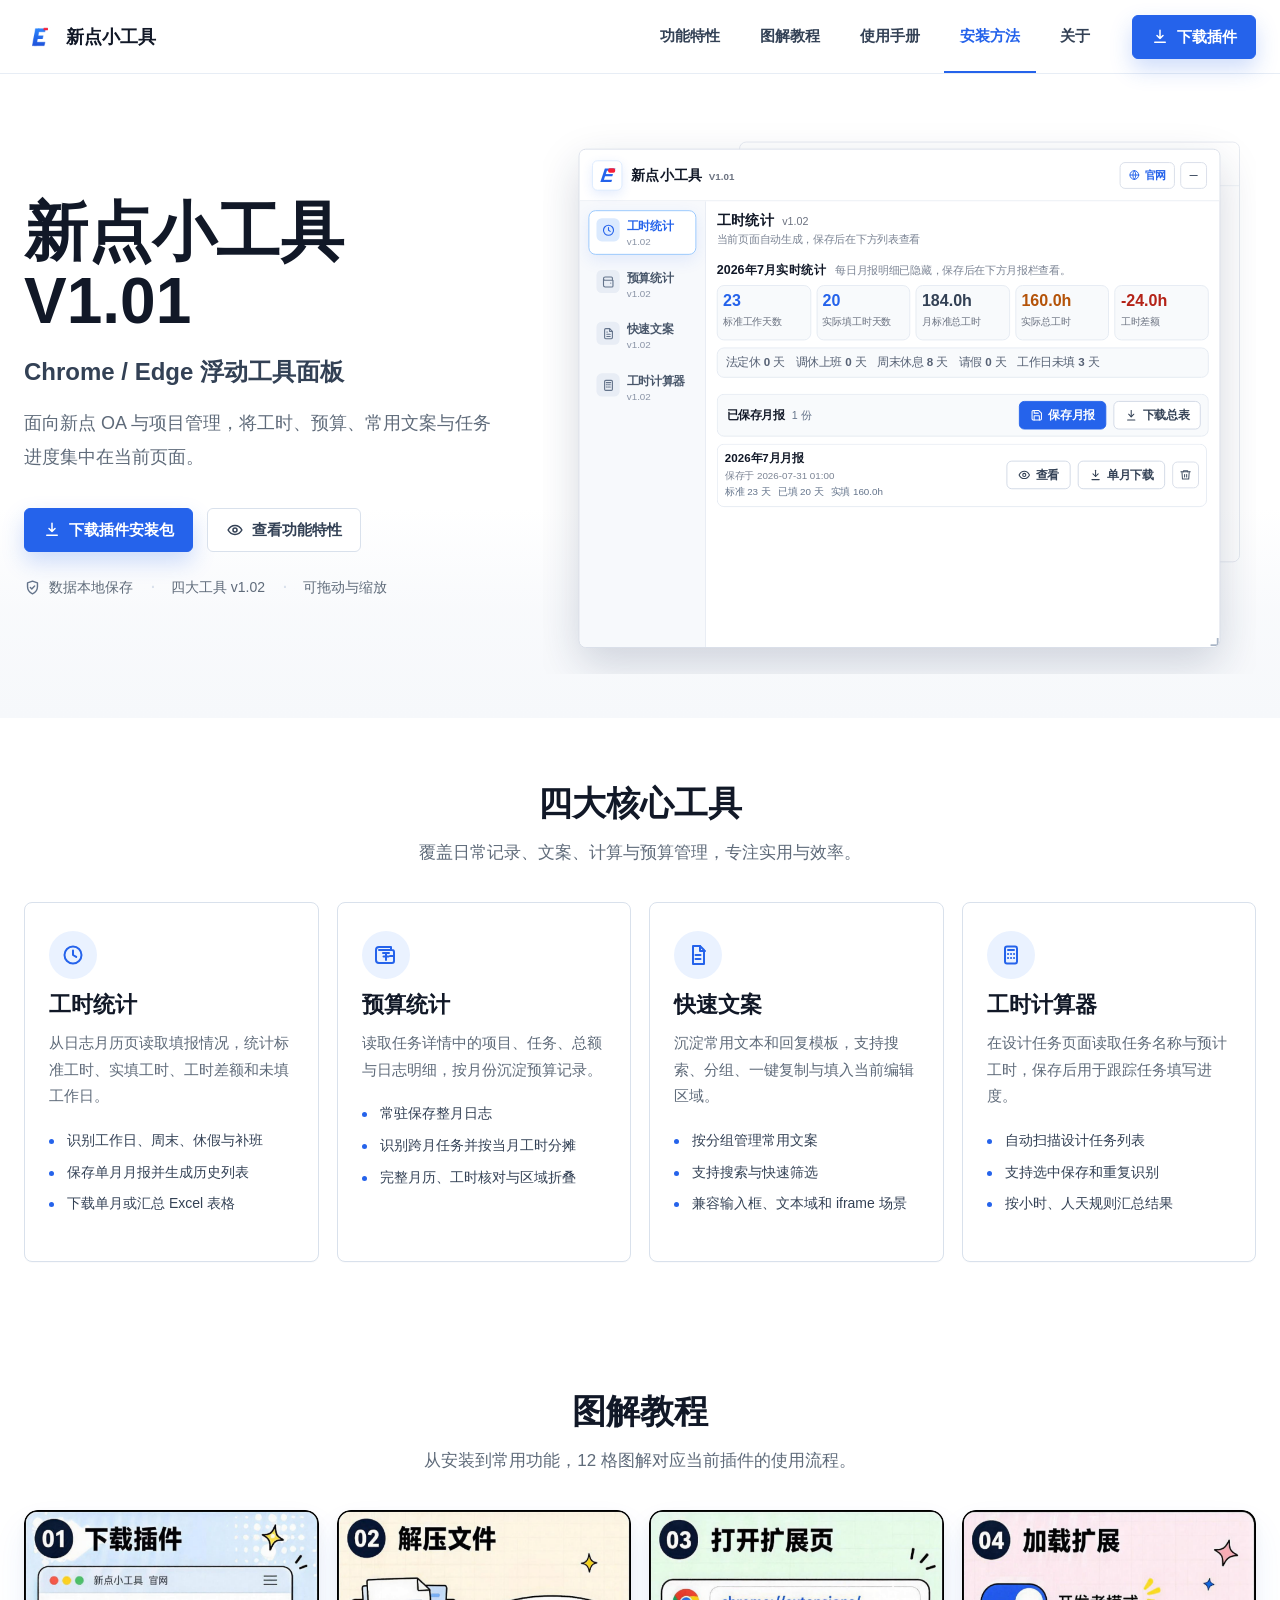
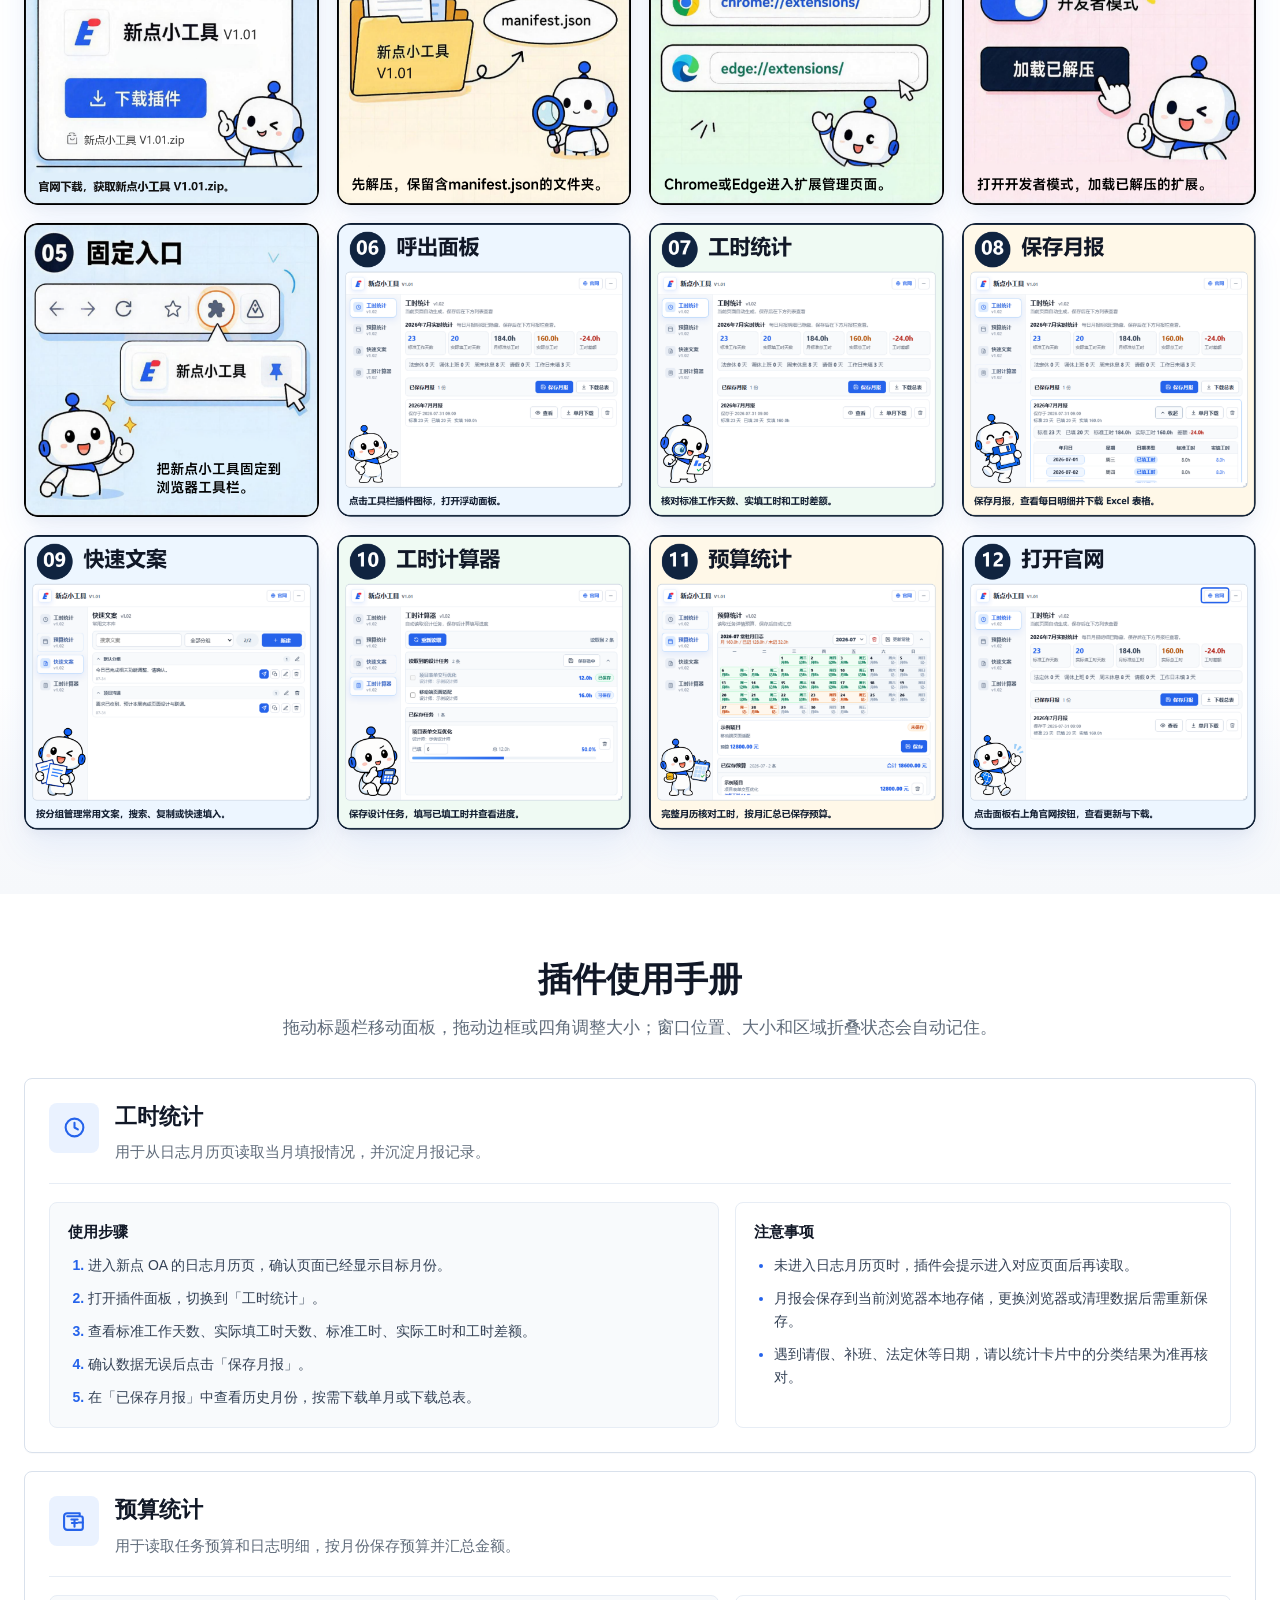
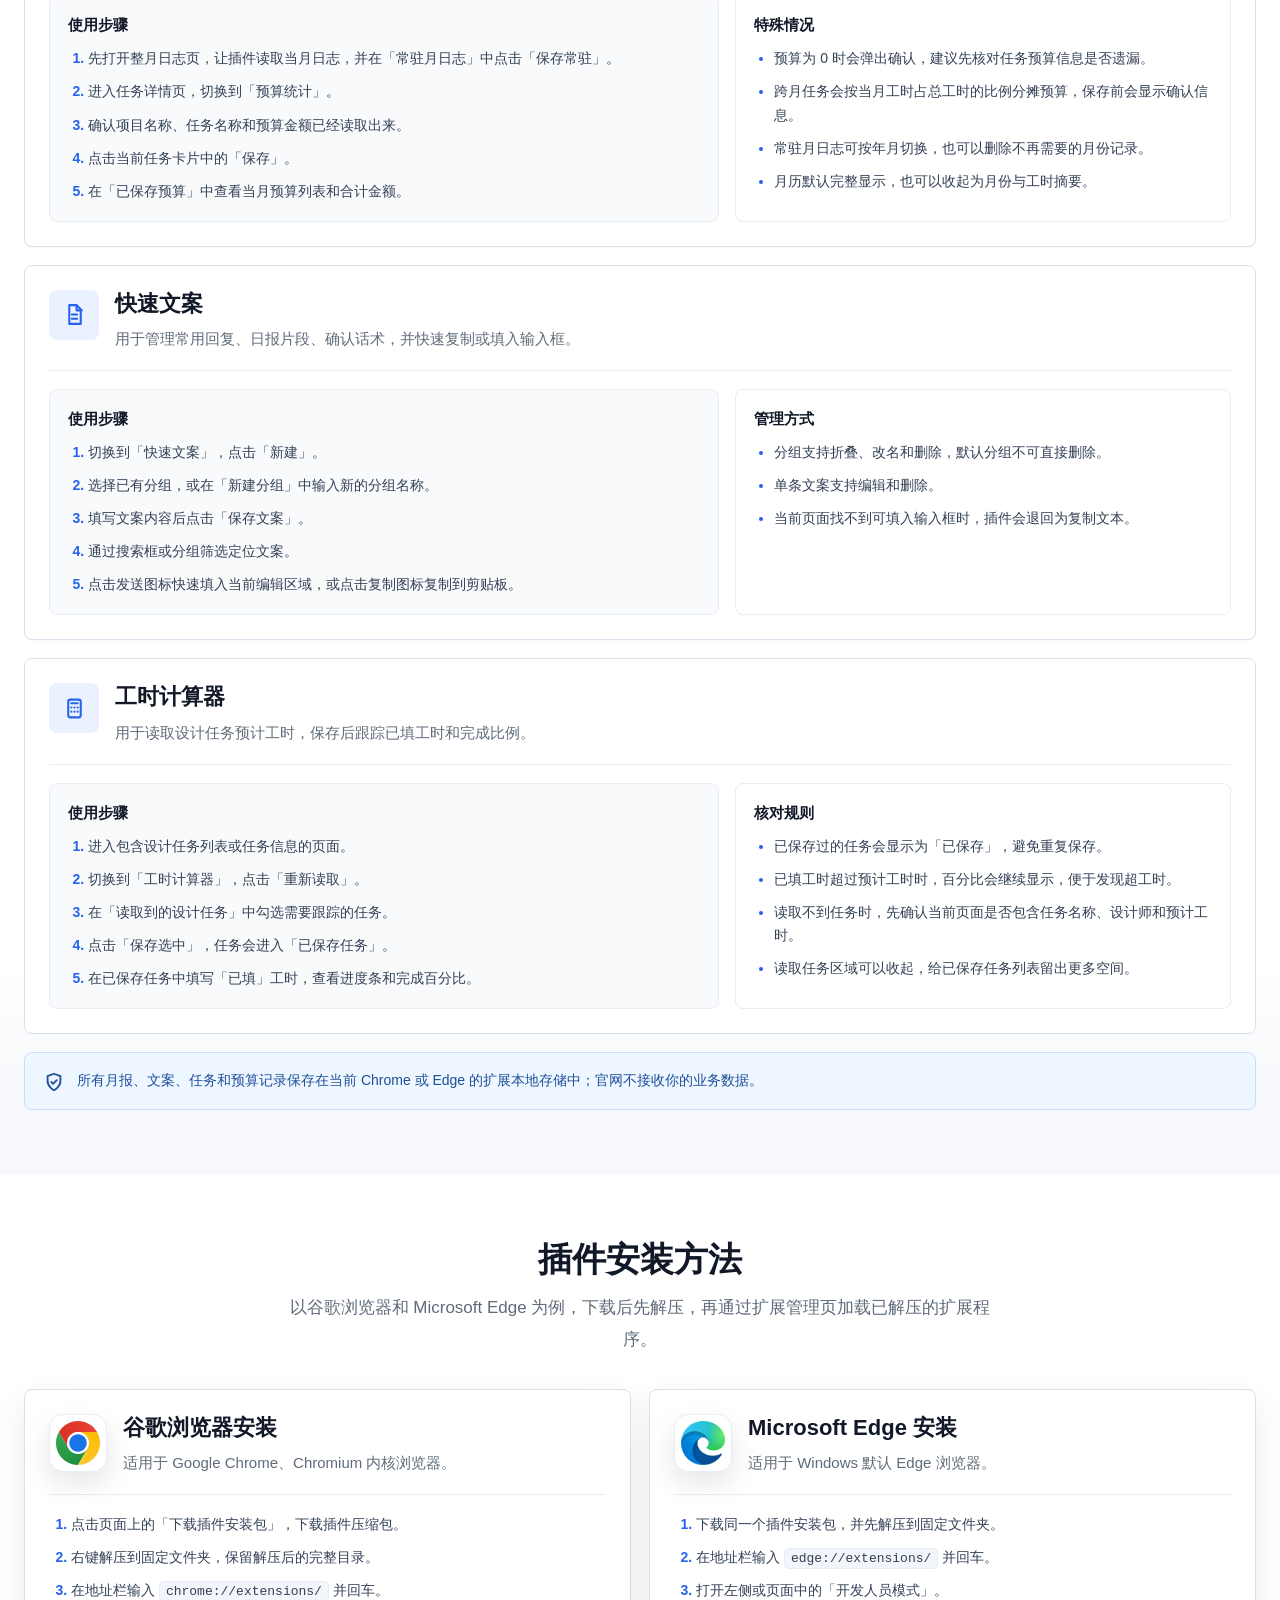
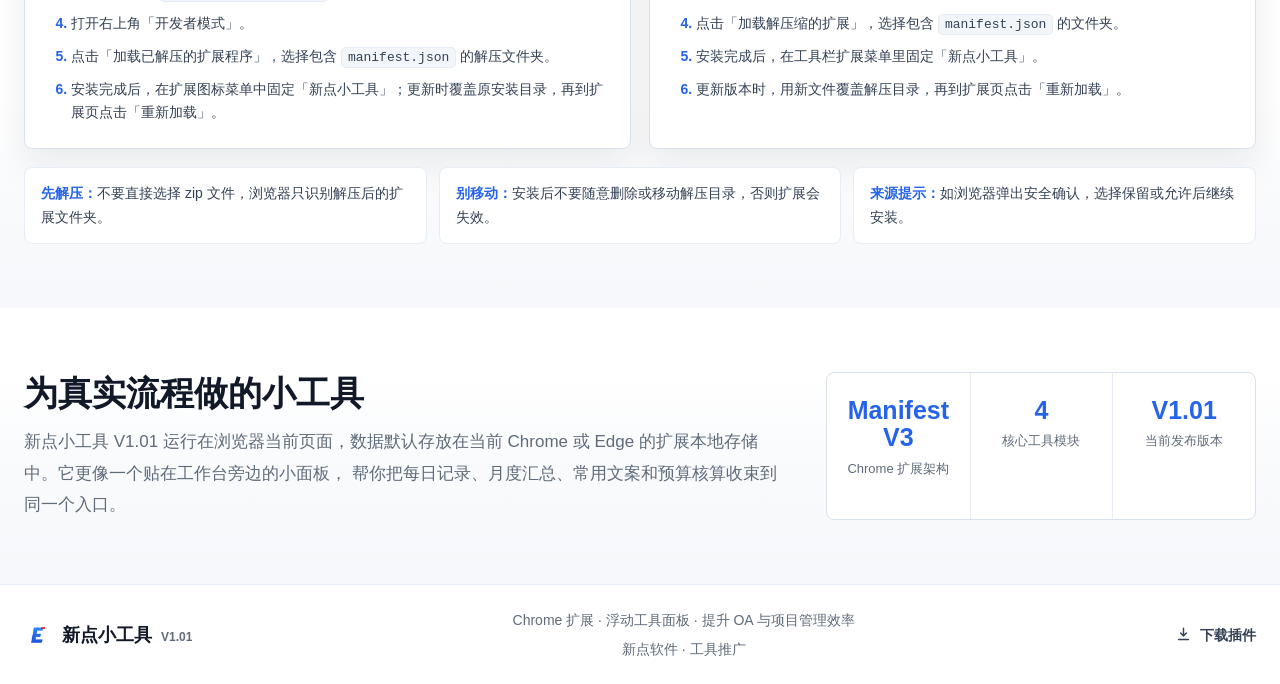
==== commit 208a9bf2: "Align current plugin website and add seven mascot poses" ====
--- a/index.html
+++ b/index.html
@@ -6,14 +6,14 @@
     <title>新点小工具 V1.01 | Chrome 扩展工具面板</title>
     <meta
       name="description"
-      content="新点小工具 V1.01 是面向新点 OA 与项目管理场景的 Chrome 扩展，包含工时统计、快速文案、工时计算器和预算计算器。"
+      content="新点小工具 V1.01 适用于 Chrome 和 Edge，包含工时统计、预算统计、快速文案和工时计算器，支持窗口缩放、区域折叠与本地保存。"
     >
     <meta name="theme-color" content="#2563eb">
     <meta property="og:title" content="新点小工具 V1.01">
     <meta property="og:description" content="Chrome 扩展浮动工具面板，覆盖日常记录、文案、计算与预算管理。">
     <meta property="og:image" content="assets/icon128.png">
     <link rel="icon" href="assets/icon48.png">
-    <link rel="stylesheet" href="styles.css?v=20260708-comic-guide">
+    <link rel="stylesheet" href="styles.css?v=20261116-current">
   </head>
   <body>
     <header class="site-header" data-header>
@@ -21,20 +21,20 @@
         <img src="assets/icon48.png" alt="" width="32" height="32">
         <span>新点小工具</span>
       </a>
-      <nav class="site-nav" aria-label="页面导航">
+      <nav class="site-nav" id="site-navigation" aria-label="页面导航">
         <a href="#features">功能特性</a>
-        <a href="#comic">漫画教程</a>
+        <a href="#comic">图解教程</a>
         <a href="#manual">使用手册</a>
         <a href="#workflow">安装方法</a>
         <a href="#about">关于</a>
       </nav>
       <div class="header-actions">
-        <a class="primary-link" href="downloads/新点小工具V1.01.zip?v=20260731-v101" download="新点小工具V1.01.zip">
+        <a class="primary-link" href="downloads/新点小工具V1.01.zip?v=20261116-current" download="新点小工具V1.01.zip">
           <svg aria-hidden="true"><use href="#icon-download"></use></svg>
           <span>下载插件</span>
         </a>
       </div>
-      <button class="menu-button" type="button" data-menu-button aria-label="打开导航">
+      <button class="menu-button" type="button" data-menu-button aria-label="打开导航" aria-expanded="false" aria-controls="site-navigation">
         <svg aria-hidden="true"><use href="#icon-menu"></use></svg>
       </button>
     </header>
@@ -43,12 +43,12 @@
       <section class="hero section-band">
         <div class="hero-copy">
           <h1>新点小工具 V1.01</h1>
-          <p class="hero-subtitle">Chrome 扩展，浮动工具面板。</p>
+          <p class="hero-subtitle">Chrome / Edge 浮动工具面板</p>
           <p class="hero-text">
-            面向新点 OA 与项目管理的轻量工具集，把工时统计、常用文案、任务工时与预算汇总放在当前页面旁边。
+            面向新点 OA 与项目管理，将工时、预算、常用文案与任务进度集中在当前页面。
           </p>
           <div class="hero-actions">
-            <a class="button button-primary" href="downloads/新点小工具V1.01.zip?v=20260731-v101" download="新点小工具V1.01.zip">
+            <a class="button button-primary" href="downloads/新点小工具V1.01.zip?v=20261116-current" download="新点小工具V1.01.zip">
               <svg aria-hidden="true"><use href="#icon-download"></use></svg>
               <span>下载插件安装包</span>
             </a>
@@ -60,18 +60,19 @@
           <div class="trust-row" aria-label="产品特点">
             <span>
               <svg aria-hidden="true"><use href="#icon-shield"></use></svg>
-              纯前端静态页面
+              数据本地保存
             </span>
-            <span>原插件样式预览</span>
-            <span>内置安装包下载</span>
+            <span>四大工具 v1.02</span>
+            <span>可拖动与缩放</span>
           </div>
         </div>
 
         <div class="hero-visual" aria-label="实际插件工具面板预览">
           <iframe
             class="plugin-preview-frame"
-            src="plugin-preview.html?v=20260731-v101"
+            src="plugin-preview.html?v=20261116-current"
             title="新点小工具实际插件界面预览"
+            allow="clipboard-write"
             loading="eager"
           ></iframe>
         </div>
@@ -94,6 +95,16 @@
             </ul>
           </article>
           <article class="feature-card">
+            <span class="feature-icon"><svg aria-hidden="true"><use href="#icon-wallet"></use></svg></span>
+            <h3>预算统计</h3>
+            <p>读取任务详情中的项目、任务、总额与日志明细，按月份沉淀预算记录。</p>
+            <ul>
+              <li>常驻保存整月日志</li>
+              <li>识别跨月任务并按当月工时分摊</li>
+              <li>完整月历、工时核对与区域折叠</li>
+            </ul>
+          </article>
+          <article class="feature-card">
             <span class="feature-icon"><svg aria-hidden="true"><use href="#icon-file"></use></svg></span>
             <h3>快速文案</h3>
             <p>沉淀常用文本和回复模板，支持搜索、分组、一键复制与填入当前编辑区域。</p>
@@ -113,61 +124,51 @@
               <li>按小时、人天规则汇总结果</li>
             </ul>
           </article>
-          <article class="feature-card">
-            <span class="feature-icon"><svg aria-hidden="true"><use href="#icon-wallet"></use></svg></span>
-            <h3>预算计算器</h3>
-            <p>读取任务详情中的项目、任务、总额与日志明细，按月份沉淀预算记录。</p>
-            <ul>
-              <li>常驻保存整月日志</li>
-              <li>识别跨月任务并按当月工时分摊</li>
-              <li>汇总已保存预算并提示异常值</li>
-            </ul>
-          </article>
         </div>
       </section>
 
       <section class="comic section-band" id="comic">
         <div class="section-heading">
-          <h2>漫画教程</h2>
-          <p>从安装到常用功能，一张 12 格漫画快速看懂新点小工具的完整使用流程。</p>
-        </div>
-
-        <ol class="comic-grid" aria-label="新点小工具 12 格漫画教程">
-          <li class="comic-card">
-            <img src="assets/comic-guide-01.png" alt="01 下载插件：官网点击下载，拿到新点小工具 V1.01.zip。" width="1020" height="1020" loading="lazy">
-          </li>
-          <li class="comic-card">
-            <img src="assets/comic-guide-02.png" alt="02 解压文件：先解压，保留含 manifest.json 的文件夹。" width="1020" height="1020" loading="lazy">
-          </li>
-          <li class="comic-card">
-            <img src="assets/comic-guide-03.png" alt="03 打开扩展页：Chrome 或 Edge 进入扩展管理页面。" width="1020" height="1020" loading="lazy">
-          </li>
-          <li class="comic-card">
-            <img src="assets/comic-guide-04.png" alt="04 加载扩展：打开开发者模式，加载已解压的扩展。" width="1020" height="1020" loading="lazy">
-          </li>
-          <li class="comic-card">
-            <img src="assets/comic-guide-05.png" alt="05 固定入口：把新点小工具固定到浏览器工具栏。" width="1020" height="1020" loading="lazy">
-          </li>
-          <li class="comic-card">
-            <img src="assets/comic-guide-06.png" alt="06 呼出面板：点击插件图标，浮动画板出现在页面旁。" width="1020" height="1020" loading="lazy">
-          </li>
-          <li class="comic-card">
-            <img src="assets/comic-guide-07.png" alt="07 工时统计：查看标准工作天数、实际填工时和差额。" width="1020" height="1020" loading="lazy">
-          </li>
-          <li class="comic-card">
-            <img src="assets/comic-guide-08.png" alt="08 保存月报：保存月报后，可查看历史并下载表格。" width="1020" height="1020" loading="lazy">
-          </li>
-          <li class="comic-card">
-            <img src="assets/comic-guide-09.png" alt="09 快速文案：管理常用文案，搜索后复制或一键填入。" width="1020" height="1020" loading="lazy">
-          </li>
-          <li class="comic-card">
-            <img src="assets/comic-guide-10.png" alt="10 工时计算器：读取设计任务，保存后计算填写进度。" width="1020" height="1020" loading="lazy">
-          </li>
-          <li class="comic-card">
-            <img src="assets/comic-guide-11.png" alt="11 预算计算器：读取任务预算和常驻月日志，自动汇总。" width="1020" height="1020" loading="lazy">
-          </li>
-          <li class="comic-card">
-            <img src="assets/comic-guide-12.png" alt="12 打开官网：点击面板右上角官网按钮，回到插件官网。" width="1020" height="1020" loading="lazy">
+          <h2>图解教程</h2>
+          <p>从安装到常用功能，12 格图解对应当前插件的使用流程。</p>
+        </div>
+
+        <ol class="comic-grid" aria-label="新点小工具 12 格图解教程">
+          <li class="comic-card">
+            <img src="assets/comic-guide-01.png?v=20261116-current" alt="01 下载插件：官网点击下载，拿到新点小工具 V1.01.zip。" width="1020" height="1020" loading="lazy">
+          </li>
+          <li class="comic-card">
+            <img src="assets/comic-guide-02.png?v=20261116-current" alt="02 解压文件：先解压，保留含 manifest.json 的文件夹。" width="1020" height="1020" loading="lazy">
+          </li>
+          <li class="comic-card">
+            <img src="assets/comic-guide-03.png?v=20261116-current" alt="03 打开扩展页：Chrome 或 Edge 进入扩展管理页面。" width="1020" height="1020" loading="lazy">
+          </li>
+          <li class="comic-card">
+            <img src="assets/comic-guide-04.png?v=20261116-current" alt="04 加载扩展：打开开发者模式，加载已解压的扩展。" width="1020" height="1020" loading="lazy">
+          </li>
+          <li class="comic-card">
+            <img src="assets/comic-guide-05.png?v=20261116-current" alt="05 固定入口：把新点小工具固定到浏览器工具栏。" width="1020" height="1020" loading="lazy">
+          </li>
+          <li class="comic-card">
+            <img src="assets/comic-guide-06.png?v=20261116-current" alt="06 呼出面板：点击插件图标，浮动面板出现在页面旁。" width="1020" height="1020" loading="lazy">
+          </li>
+          <li class="comic-card">
+            <img src="assets/comic-guide-07.png?v=20261116-current" alt="07 工时统计：查看标准工作天数、实际填工时和差额。" width="1020" height="1020" loading="lazy">
+          </li>
+          <li class="comic-card">
+            <img src="assets/comic-guide-08.png?v=20261116-current" alt="08 保存月报：保存月报后，可查看历史并下载表格。" width="1020" height="1020" loading="lazy">
+          </li>
+          <li class="comic-card">
+            <img src="assets/comic-guide-09.png?v=20261116-current" alt="09 快速文案：管理常用文案，搜索后复制或一键填入。" width="1020" height="1020" loading="lazy">
+          </li>
+          <li class="comic-card">
+            <img src="assets/comic-guide-10.png?v=20261116-current" alt="10 工时计算器：读取设计任务，保存后计算填写进度。" width="1020" height="1020" loading="lazy">
+          </li>
+          <li class="comic-card">
+            <img src="assets/comic-guide-11.png?v=20261116-current" alt="11 预算统计：完整月历核对工时，按月汇总已保存预算。" width="1020" height="1020" loading="lazy">
+          </li>
+          <li class="comic-card">
+            <img src="assets/comic-guide-12.png?v=20261116-current" alt="12 打开官网：点击面板右上角官网按钮，回到插件官网。" width="1020" height="1020" loading="lazy">
           </li>
         </ol>
       </section>
@@ -175,7 +176,7 @@
       <section class="manual section-band" id="manual">
         <div class="section-heading">
           <h2>插件使用手册</h2>
-          <p>按工具面板左侧四个功能整理，进入对应业务页面后打开面板即可使用。</p>
+          <p>拖动标题栏移动面板，拖动边框或四角调整大小；窗口位置、大小和区域折叠状态会自动记住。</p>
         </div>
 
         <div class="manual-layout">
@@ -208,7 +209,36 @@
               </div>
             </div>
           </article>
-
+          <article class="manual-card">
+            <header>
+              <span class="manual-icon"><svg aria-hidden="true"><use href="#icon-wallet"></use></svg></span>
+              <div>
+                <h3>预算统计</h3>
+                <p>用于读取任务预算和日志明细，按月份保存预算并汇总金额。</p>
+              </div>
+            </header>
+            <div class="manual-body">
+              <div class="manual-block">
+                <strong>使用步骤</strong>
+                <ol>
+                  <li>先打开整月日志页，让插件读取当月日志，并在「常驻月日志」中点击「保存常驻」。</li>
+                  <li>进入任务详情页，切换到「预算统计」。</li>
+                  <li>确认项目名称、任务名称和预算金额已经读取出来。</li>
+                  <li>点击当前任务卡片中的「保存」。</li>
+                  <li>在「已保存预算」中查看当月预算列表和合计金额。</li>
+                </ol>
+              </div>
+              <div class="manual-block manual-note">
+                <strong>特殊情况</strong>
+                <ul>
+                  <li>预算为 0 时会弹出确认，建议先核对任务预算信息是否遗漏。</li>
+                  <li>跨月任务会按当月工时占总工时的比例分摊预算，保存前会显示确认信息。</li>
+                  <li>常驻月日志可按年月切换，也可以删除不再需要的月份记录。</li>
+                  <li>月历默认完整显示，也可以收起为月份与工时摘要。</li>
+                </ul>
+              </div>
+            </div>
+          </article>
           <article class="manual-card">
             <header>
               <span class="manual-icon"><svg aria-hidden="true"><use href="#icon-file"></use></svg></span>
@@ -238,7 +268,6 @@
               </div>
             </div>
           </article>
-
           <article class="manual-card">
             <header>
               <span class="manual-icon"><svg aria-hidden="true"><use href="#icon-calculator"></use></svg></span>
@@ -264,36 +293,7 @@
                   <li>已保存过的任务会显示为「已保存」，避免重复保存。</li>
                   <li>已填工时超过预计工时时，百分比会继续显示，便于发现超工时。</li>
                   <li>读取不到任务时，先确认当前页面是否包含任务名称、设计师和预计工时。</li>
-                </ul>
-              </div>
-            </div>
-          </article>
-
-          <article class="manual-card">
-            <header>
-              <span class="manual-icon"><svg aria-hidden="true"><use href="#icon-wallet"></use></svg></span>
-              <div>
-                <h3>预算计算器</h3>
-                <p>用于读取任务预算和日志明细，按月份保存预算并汇总金额。</p>
-              </div>
-            </header>
-            <div class="manual-body">
-              <div class="manual-block">
-                <strong>使用步骤</strong>
-                <ol>
-                  <li>先打开整月日志页，让插件读取当月日志，并在「常驻月日志」中点击「保存常驻」。</li>
-                  <li>进入任务详情页，切换到「预算计算器」。</li>
-                  <li>确认项目名称、任务名称和预算金额已经读取出来。</li>
-                  <li>点击当前任务卡片中的「保存」。</li>
-                  <li>在「已保存预算」中查看当月预算列表和合计金额。</li>
-                </ol>
-              </div>
-              <div class="manual-block manual-note">
-                <strong>特殊情况</strong>
-                <ul>
-                  <li>预算为 0 时会弹出确认，建议先核对任务预算信息是否遗漏。</li>
-                  <li>跨月任务会按当月工时占总工时的比例分摊预算，保存前会显示确认信息。</li>
-                  <li>常驻月日志可按年月切换，也可以删除不再需要的月份记录。</li>
+                  <li>读取任务区域可以收起，给已保存任务列表留出更多空间。</li>
                 </ul>
               </div>
             </div>
@@ -302,7 +302,7 @@
 
         <div class="manual-footer-note">
           <svg aria-hidden="true"><use href="#icon-shield"></use></svg>
-          <p>所有月报、文案、任务和预算记录默认保存到当前 Chrome 浏览器本地存储中；公开网页仅提供说明与下载，不会上传你的业务数据。</p>
+          <p>所有月报、文案、任务和预算记录保存在当前 Chrome 或 Edge 的扩展本地存储中；官网不接收你的业务数据。</p>
         </div>
       </section>
 
@@ -328,7 +328,7 @@
               <li>在地址栏输入 <code>chrome://extensions/</code> 并回车。</li>
               <li>打开右上角「开发者模式」。</li>
               <li>点击「加载已解压的扩展程序」，选择包含 <code>manifest.json</code> 的解压文件夹。</li>
-              <li>安装完成后，在扩展图标菜单中固定「新点小工具」，方便日常打开。</li>
+              <li>安装完成后，在扩展图标菜单中固定「新点小工具」；更新时覆盖原安装目录，再到扩展页点击「重新加载」。</li>
             </ol>
           </article>
 
@@ -365,7 +365,7 @@
           <div>
             <h2>为真实流程做的小工具</h2>
             <p>
-              新点小工具 V1.01 运行在浏览器当前页面，数据默认存放在 Chrome 本地存储中。它更像一个贴在工作台旁边的小面板，
+              新点小工具 V1.01 运行在浏览器当前页面，数据默认存放在当前 Chrome 或 Edge 的扩展本地存储中。它更像一个贴在工作台旁边的小面板，
               帮你把每日记录、月度汇总、常用文案和预算核算收束到同一个入口。
             </p>
           </div>
@@ -387,7 +387,7 @@
         <p>Chrome 扩展 · 浮动工具面板 · 提升 OA 与项目管理效率</p>
         <p class="footer-author">新点软件 · 工具推广</p>
       </div>
-      <a class="footer-download" href="downloads/新点小工具V1.01.zip?v=20260731-v101" download="新点小工具V1.01.zip">
+      <a class="footer-download" href="downloads/新点小工具V1.01.zip?v=20261116-current" download="新点小工具V1.01.zip">
         <svg aria-hidden="true"><use href="#icon-download"></use></svg>
         下载插件
       </a>
@@ -483,6 +483,6 @@
       </symbol>
     </svg>
 
-    <script src="app.js" defer></script>
+    <script src="app.js?v=20261116-current" defer></script>
   </body>
 </html>
--- a/styles.css
+++ b/styles.css
@@ -251,11 +251,11 @@
 .hero {
   display: grid;
   gap: 44px;
-  grid-template-columns: minmax(340px, 0.72fr) minmax(980px, 1fr);
+  grid-template-columns: minmax(300px, 0.8fr) minmax(0, 1.2fr);
   margin: 0 auto;
   max-width: 1440px;
-  min-height: 760px;
-  padding: 64px 24px 74px;
+  min-height: 640px;
+  padding: 48px 24px 44px;
 }
 
 .hero > * {
@@ -328,22 +328,26 @@
 }
 
 .hero-visual {
-  align-items: center;
-  display: flex;
-  justify-content: center;
-  min-height: 680px;
+  align-self: center;
+  aspect-ratio: 800 / 620;
+  margin: 0 auto;
+  max-width: 800px;
+  min-width: 0;
   overflow: hidden;
   position: relative;
+  width: 100%;
 }
 
 .plugin-preview-frame {
   border: 0;
   display: block;
-  flex: 0 0 980px;
-  height: 680px;
+  height: 620px;
   max-width: none;
-  position: relative;
-  width: 980px;
+  left: 0;
+  position: absolute;
+  top: 0;
+  transform-origin: top left;
+  width: 800px;
   z-index: 2;
 }
 
@@ -1958,7 +1962,8 @@
   }
 
   .hero-visual {
-    min-height: 500px;
+    min-height: 0;
+    max-width: 640px;
   }
 
   .browser-shell {
@@ -2048,7 +2053,8 @@
   .header-actions {
     gap: 10px;
     grid-template-columns: 1fr;
-    padding: 282px 18px 18px;
+    padding: 12px 18px 18px;
+    top: 286px;
   }
 
   .header-actions .ghost-link {
@@ -2056,8 +2062,8 @@
   }
 
   .hero {
-    gap: 36px;
-    padding: 46px 18px 54px;
+    gap: 20px;
+    padding: 24px 18px;
   }
 
   .hero h1 {
@@ -2083,7 +2089,10 @@
 
   .trust-row {
     align-items: flex-start;
-    flex-direction: column;
+    flex-direction: row;
+    font-size: 12px;
+    gap: 8px 12px;
+    margin-top: 18px;
   }
 
   .trust-row span + span::before {
@@ -2091,14 +2100,12 @@
   }
 
   .hero-visual {
-    justify-content: flex-start;
     min-height: 0;
   }
 
   .plugin-preview-frame {
-    height: 680px;
-    transform: translateX(-190px);
-    width: 980px;
+    height: 620px;
+    width: 800px;
   }
 
   .browser-shell {
@@ -2151,6 +2158,10 @@
     font-size: 28px;
   }
 
+  .features {
+    padding-top: 32px;
+  }
+
   .feature-grid,
   .install-grid,
   .install-tips,
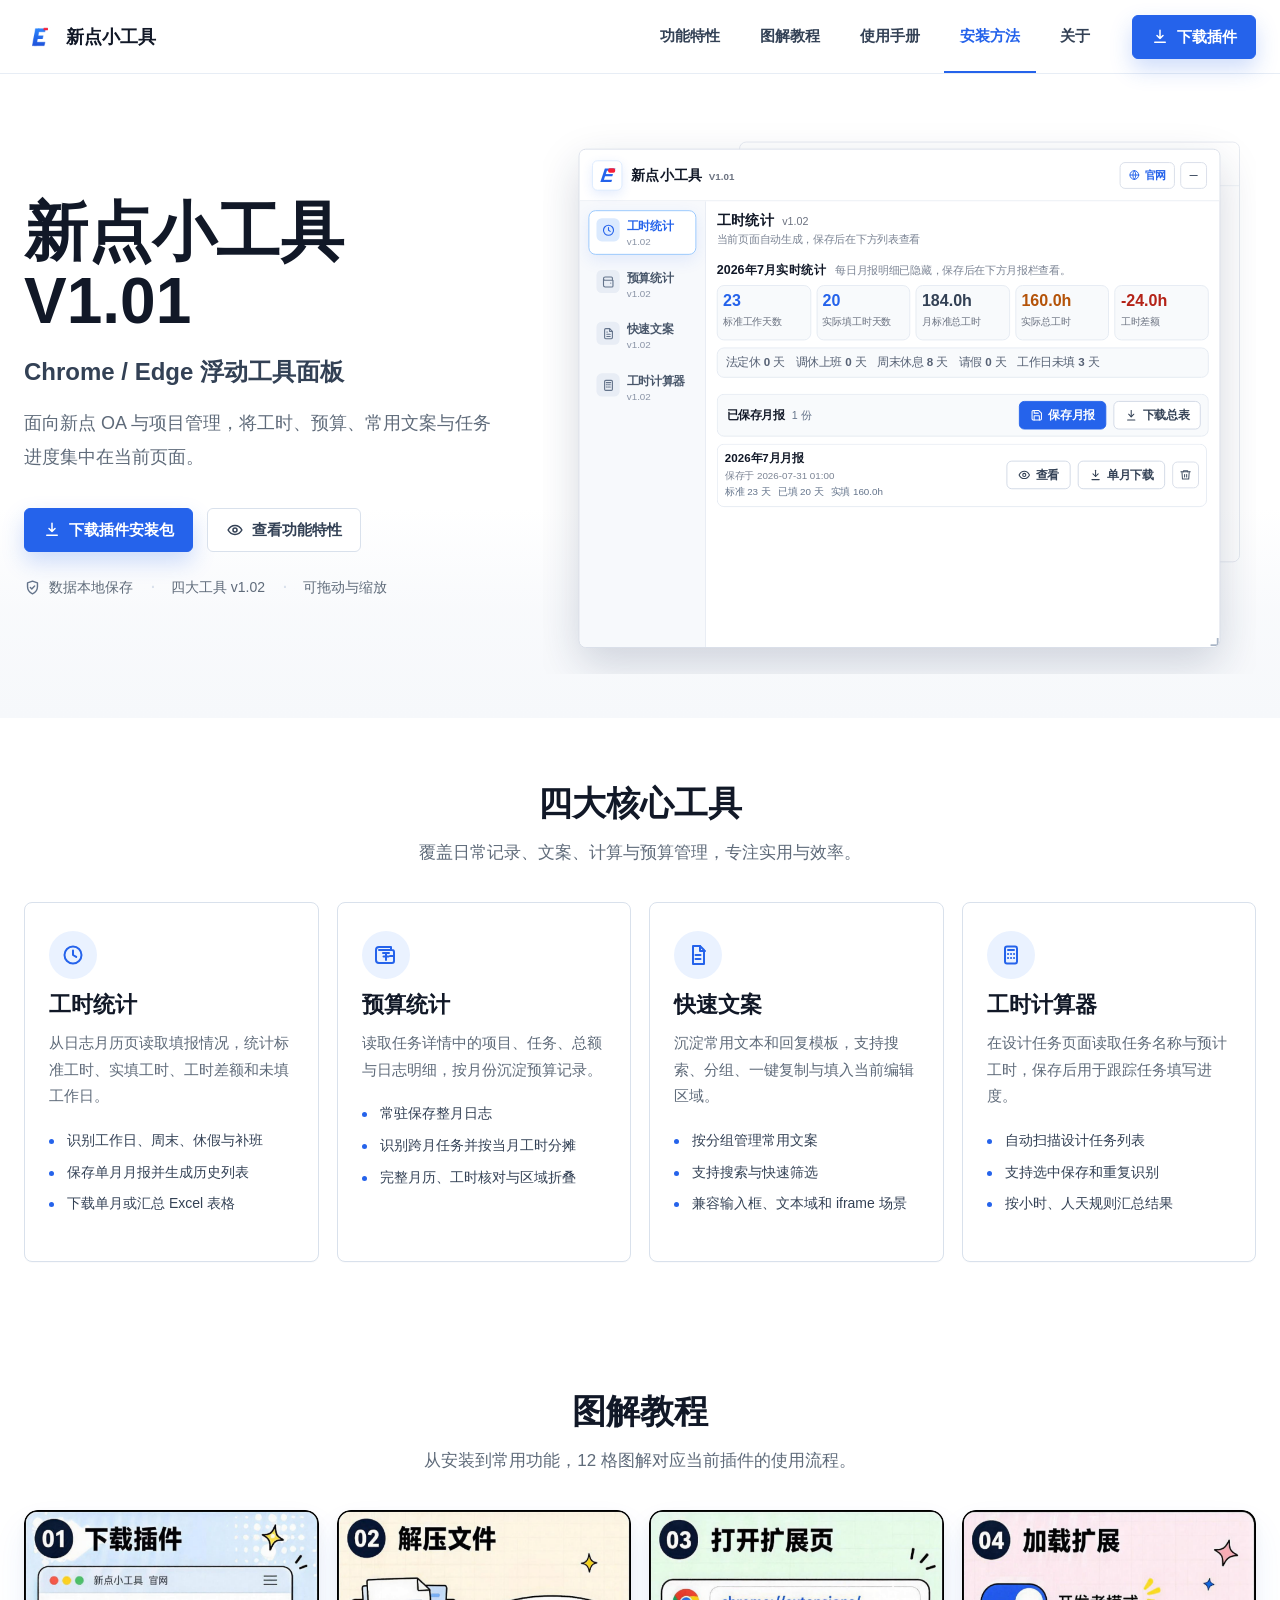
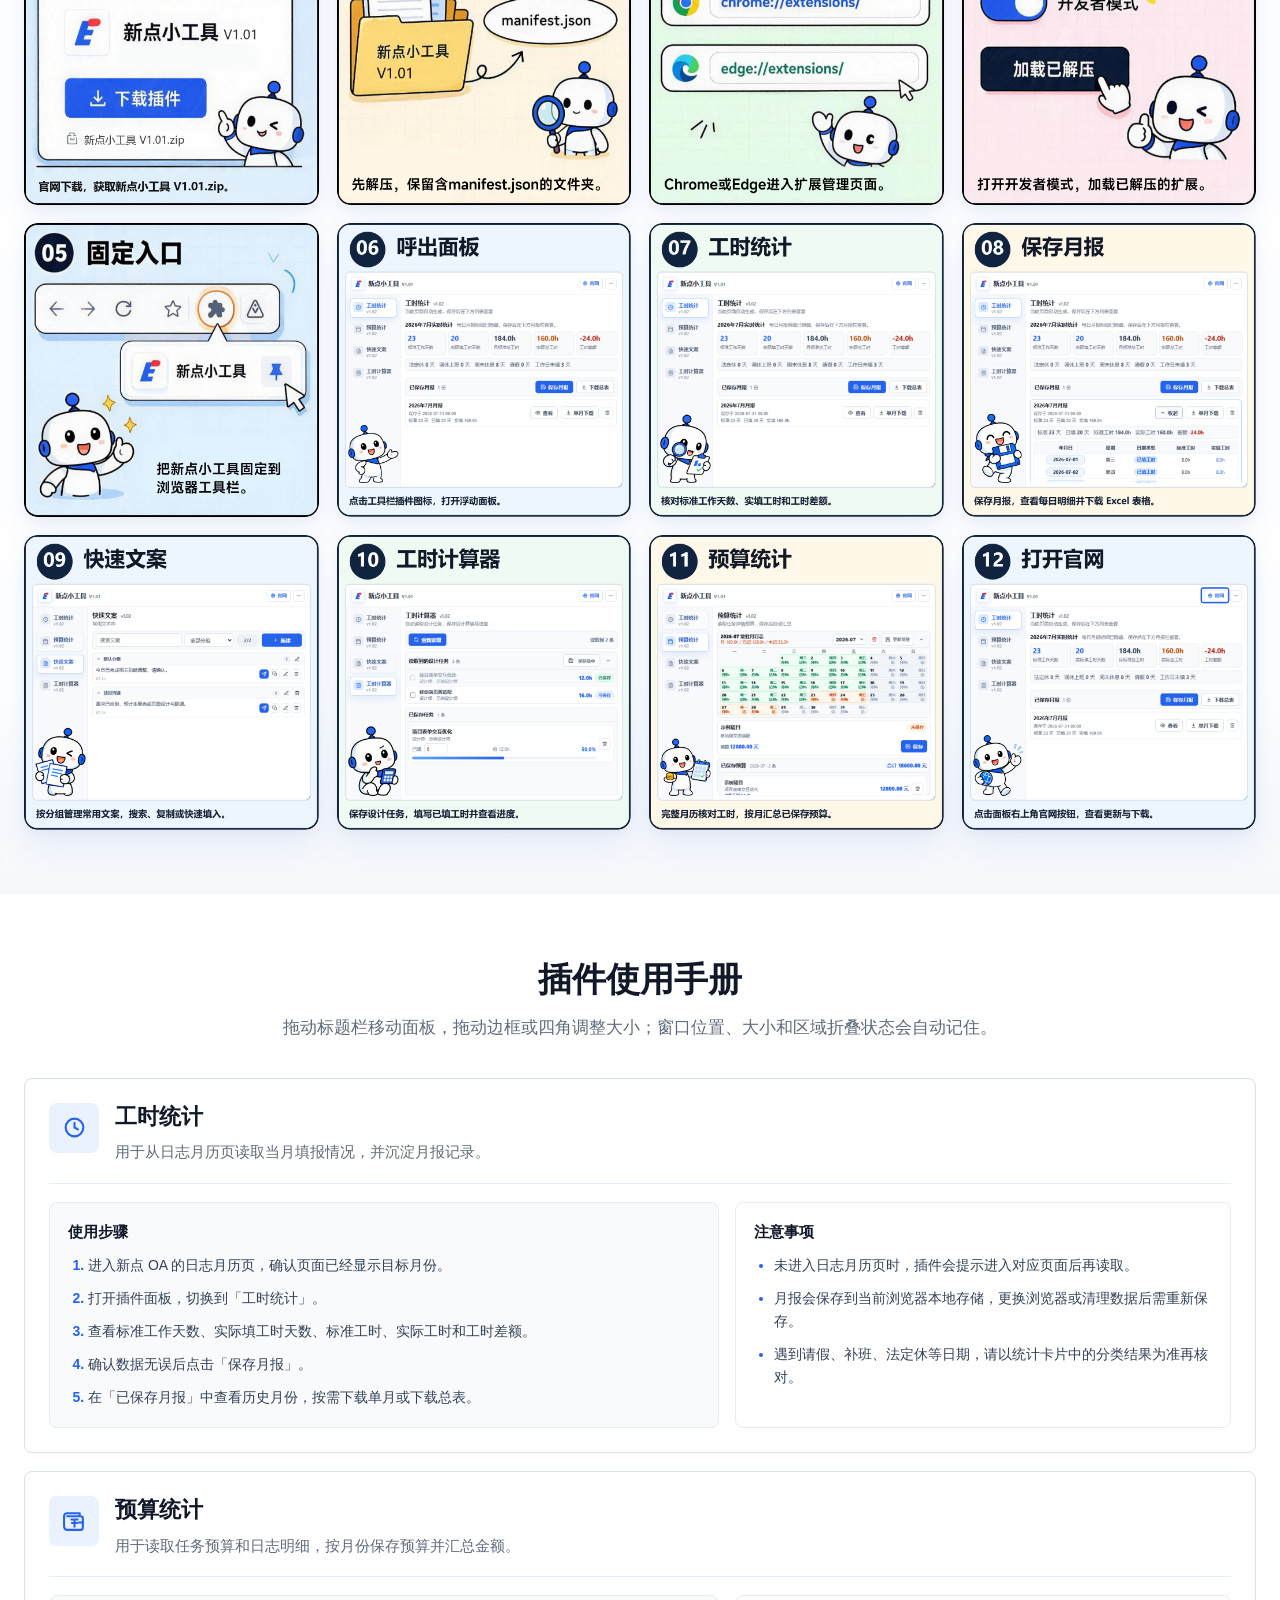
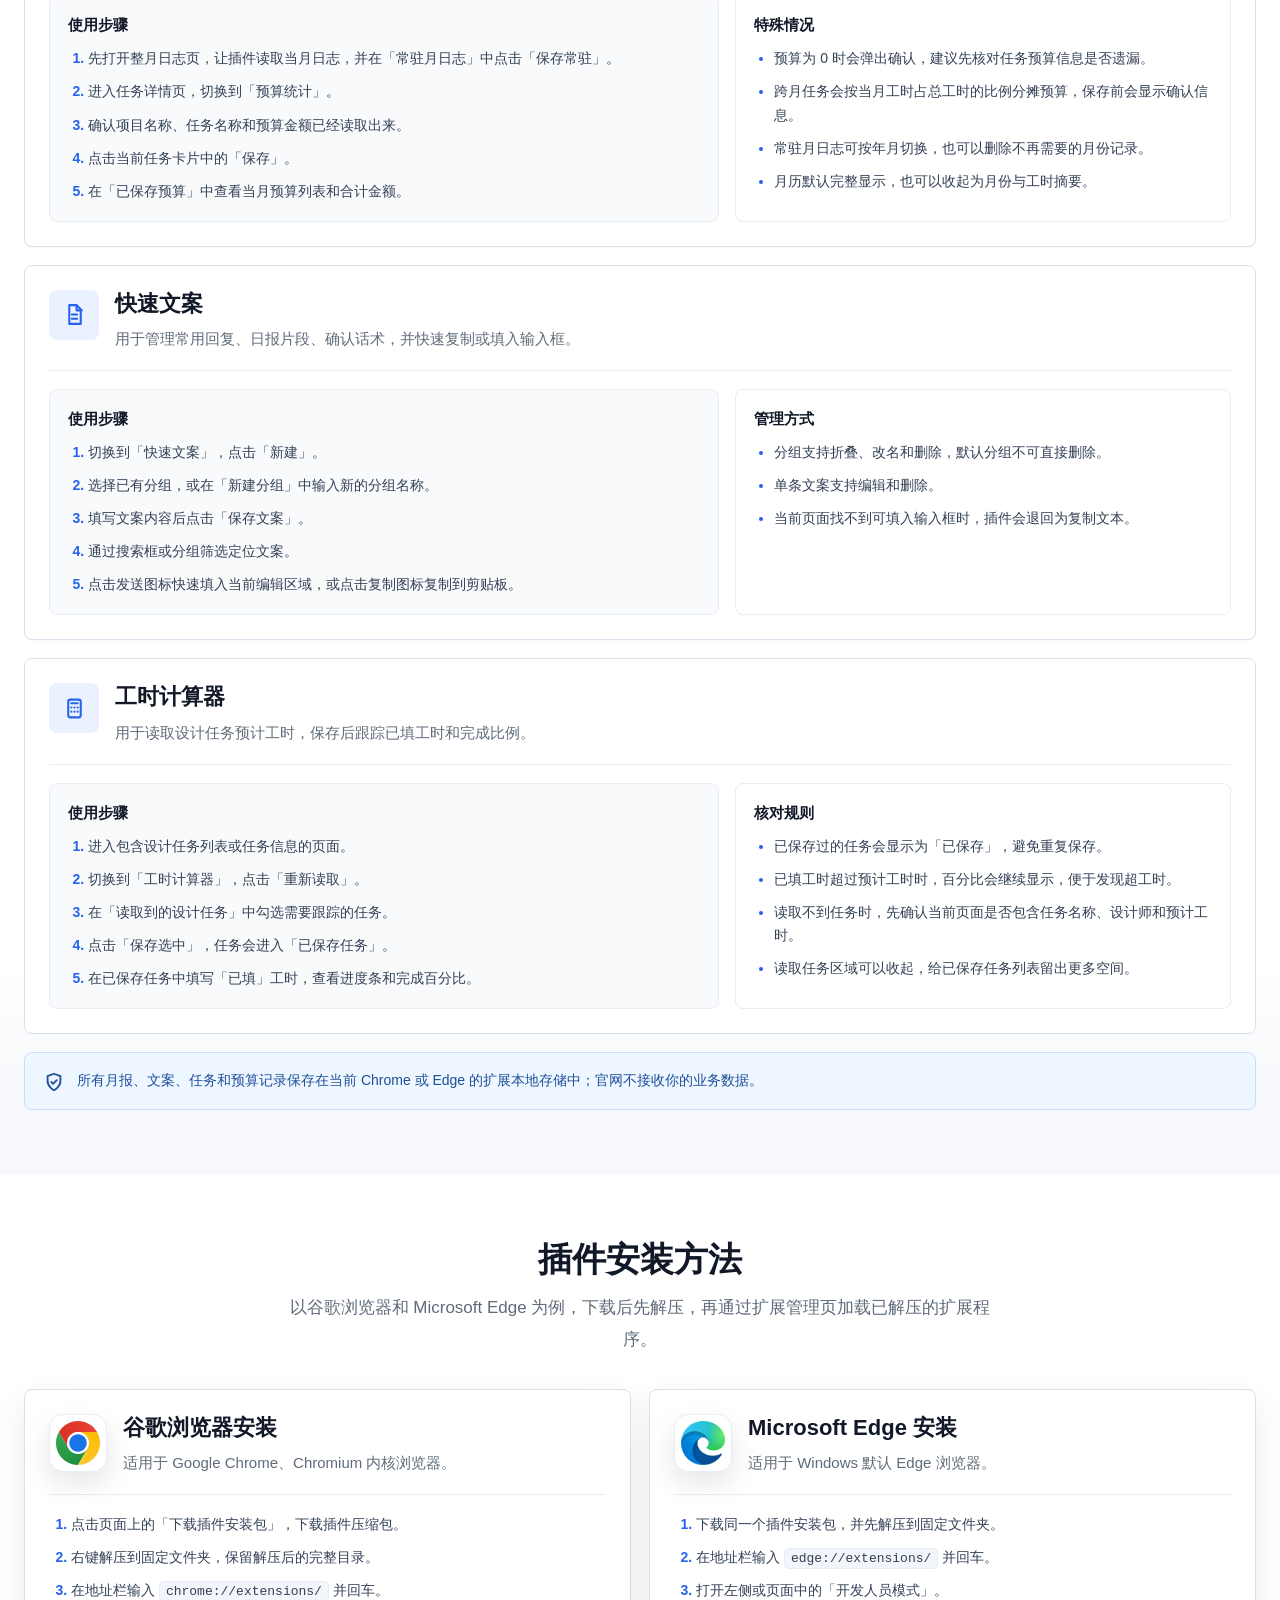
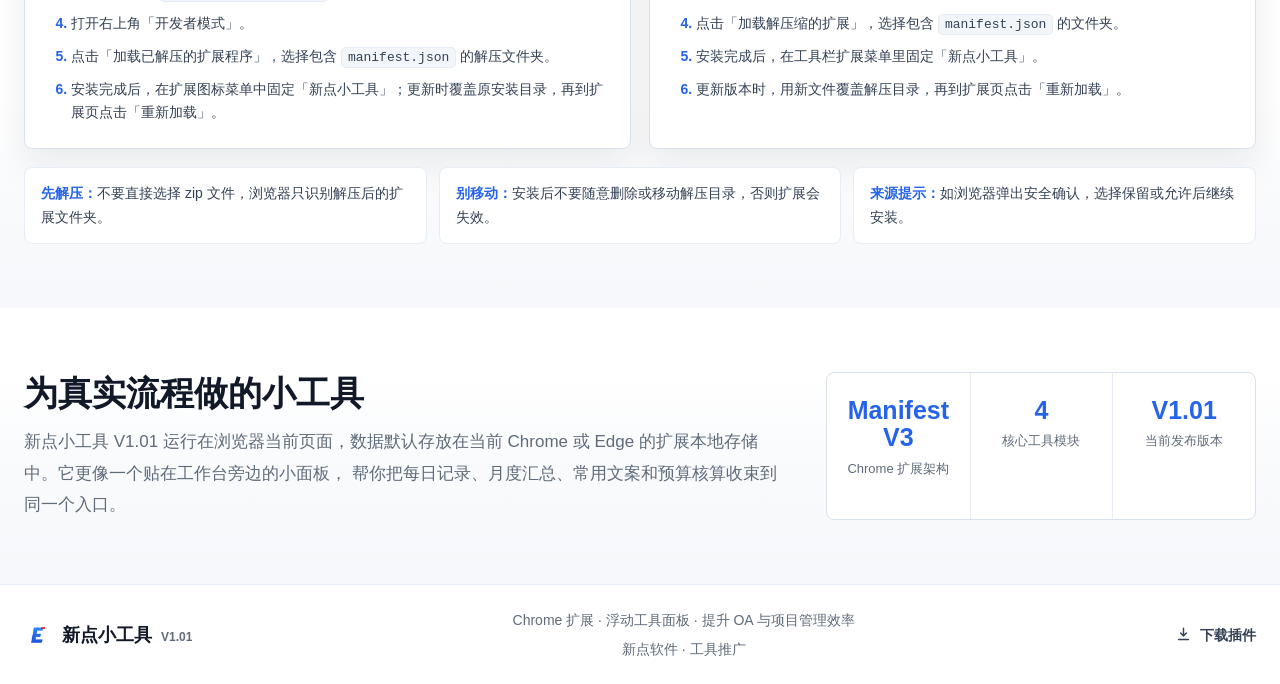
==== commit fbf65f38: "Remove extra eye from guide 07 magnifying glass" ====
--- a/index.html
+++ b/index.html
@@ -153,7 +153,7 @@
             <img src="assets/comic-guide-06.png?v=20261116-current" alt="06 呼出面板：点击插件图标，浮动面板出现在页面旁。" width="1020" height="1020" loading="lazy">
           </li>
           <li class="comic-card">
-            <img src="assets/comic-guide-07.png?v=20261116-current" alt="07 工时统计：查看标准工作天数、实际填工时和差额。" width="1020" height="1020" loading="lazy">
+            <img src="assets/comic-guide-07.png?v=20261116-lens-fix" alt="07 工时统计：查看标准工作天数、实际填工时和差额。" width="1020" height="1020" loading="lazy">
           </li>
           <li class="comic-card">
             <img src="assets/comic-guide-08.png?v=20261116-current" alt="08 保存月报：保存月报后，可查看历史并下载表格。" width="1020" height="1020" loading="lazy">
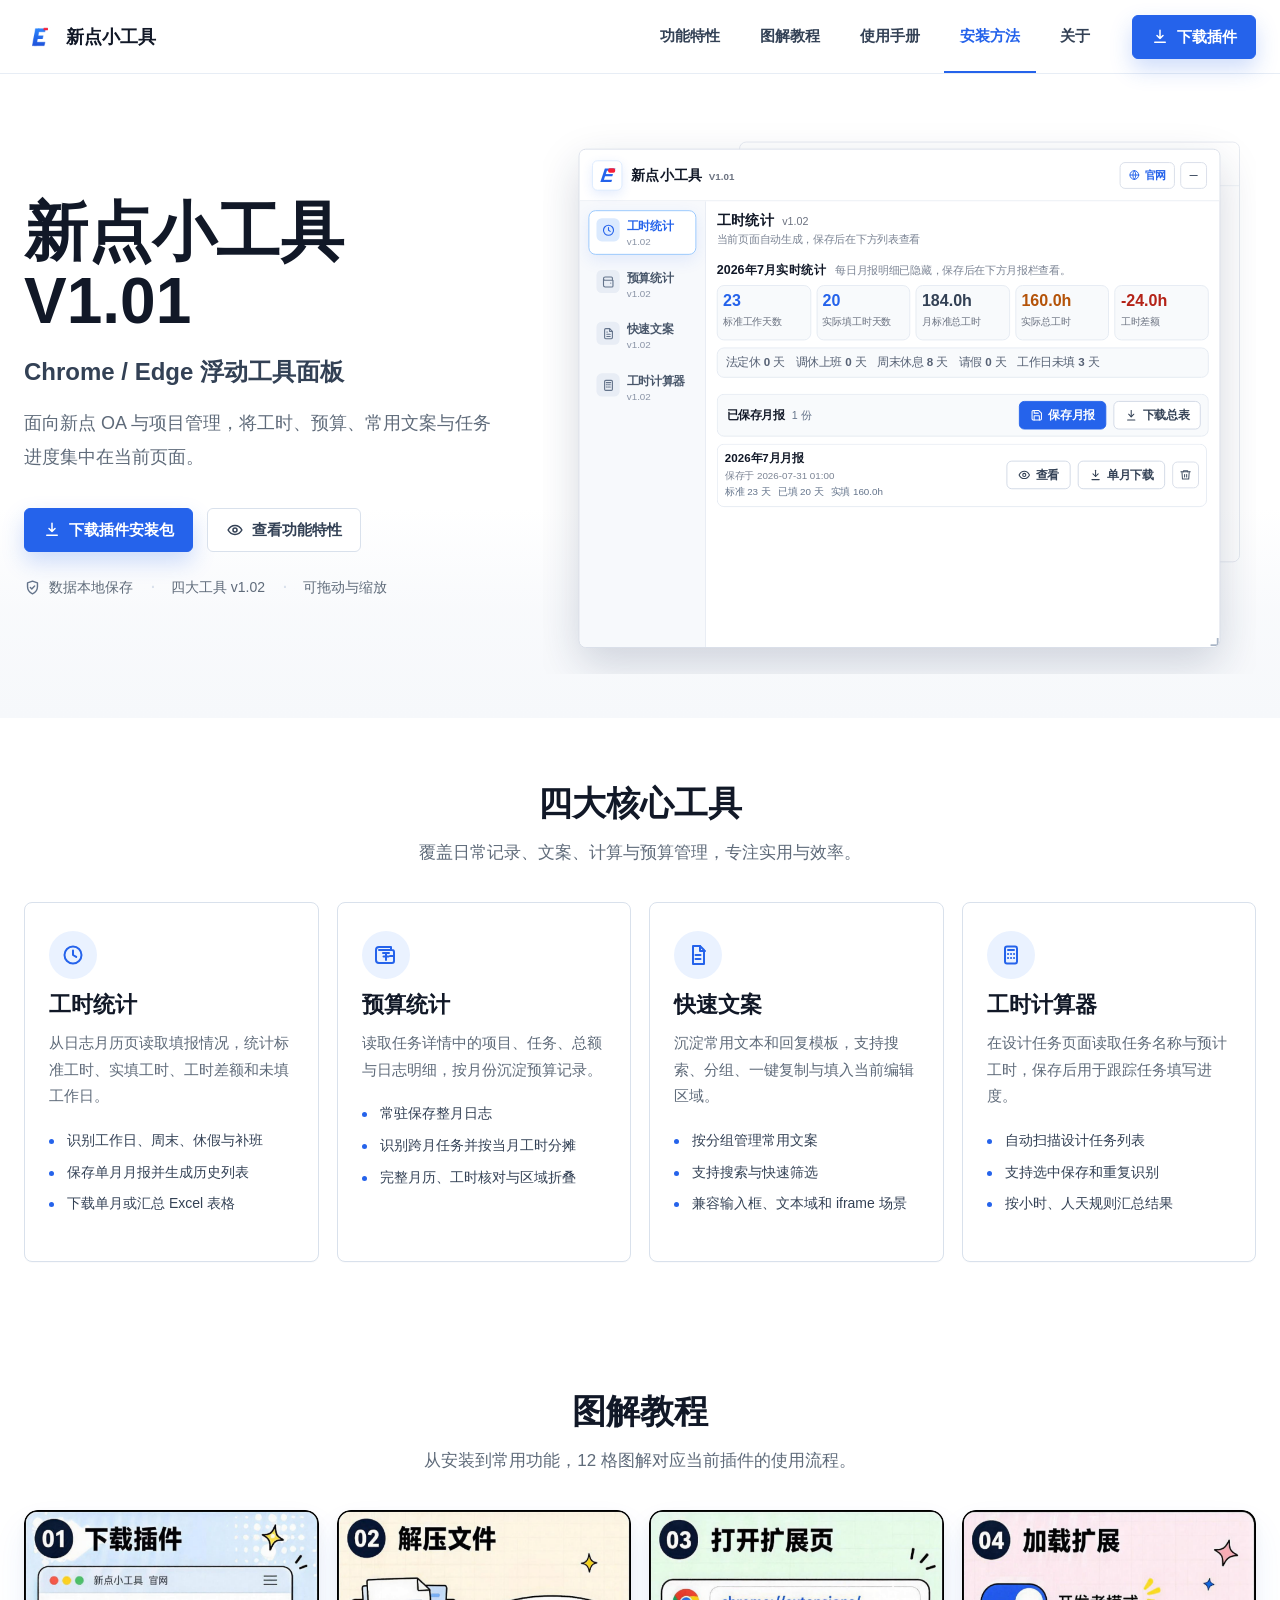
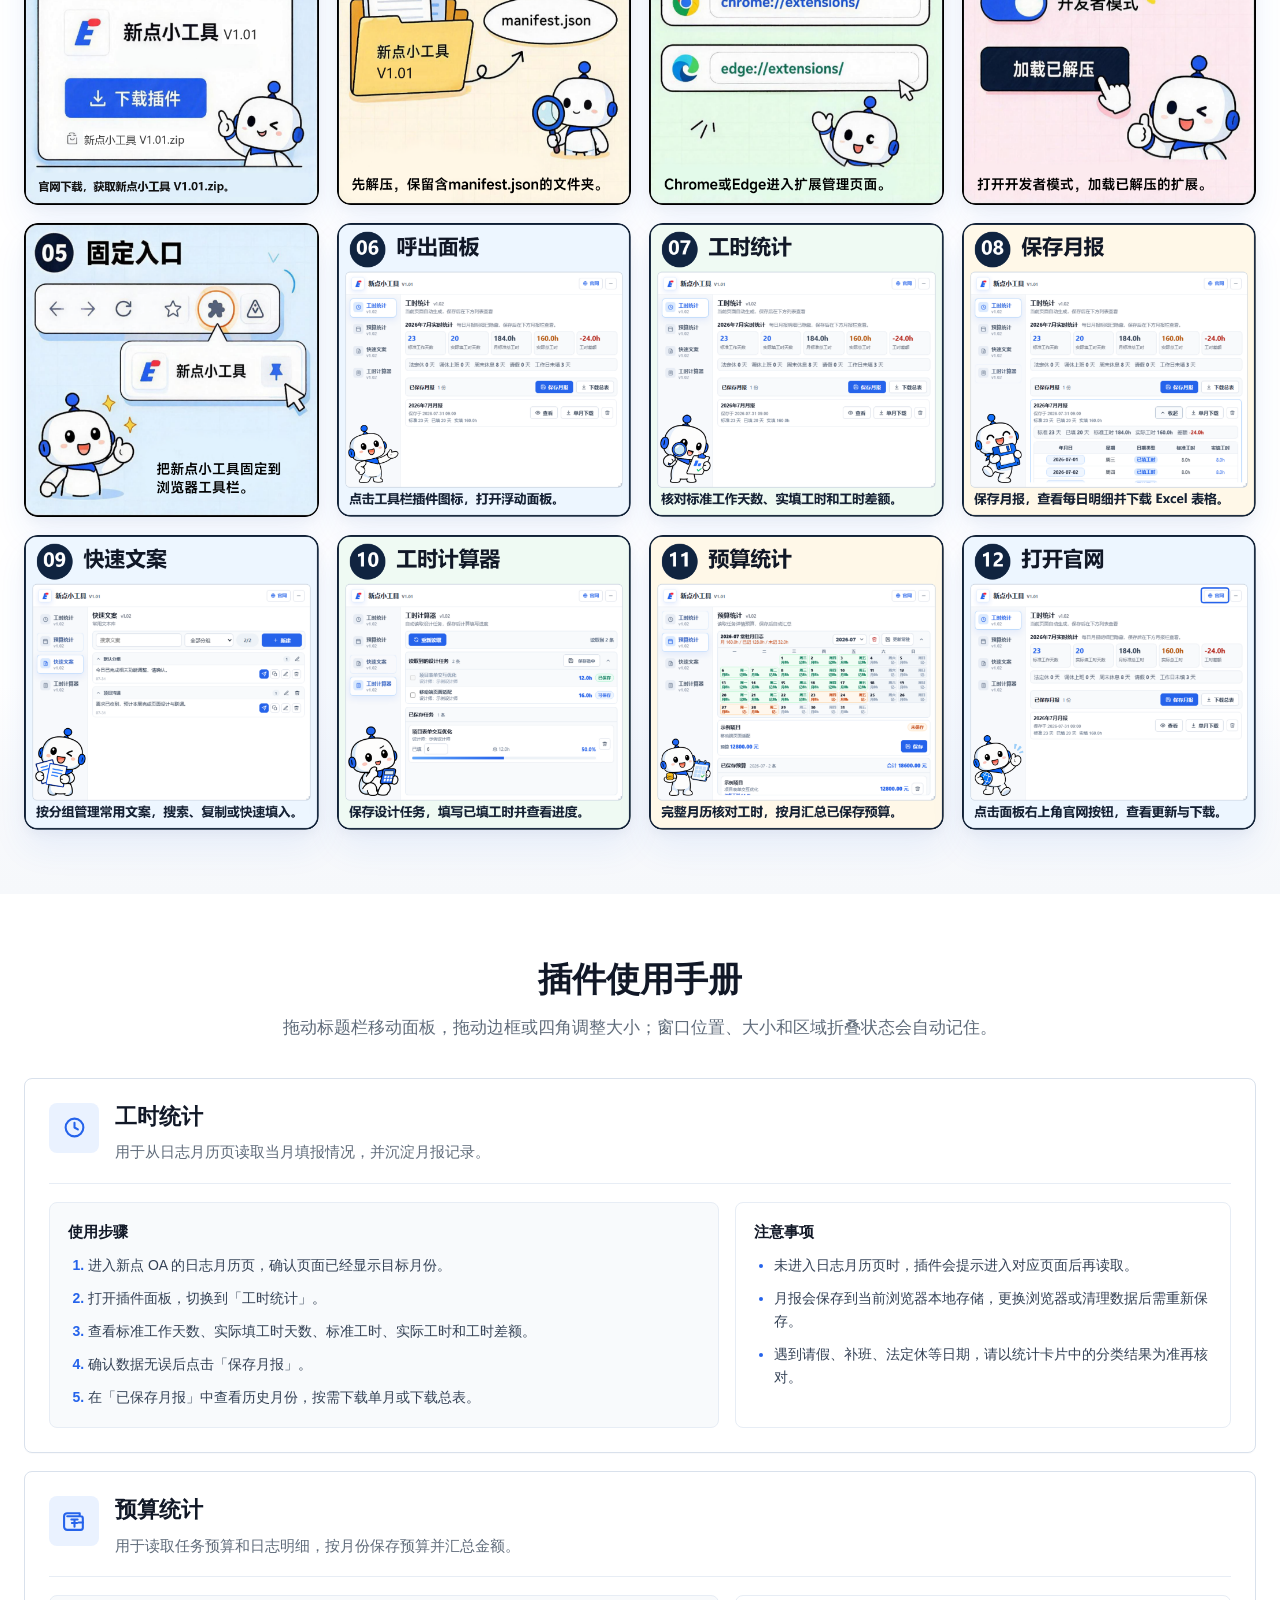
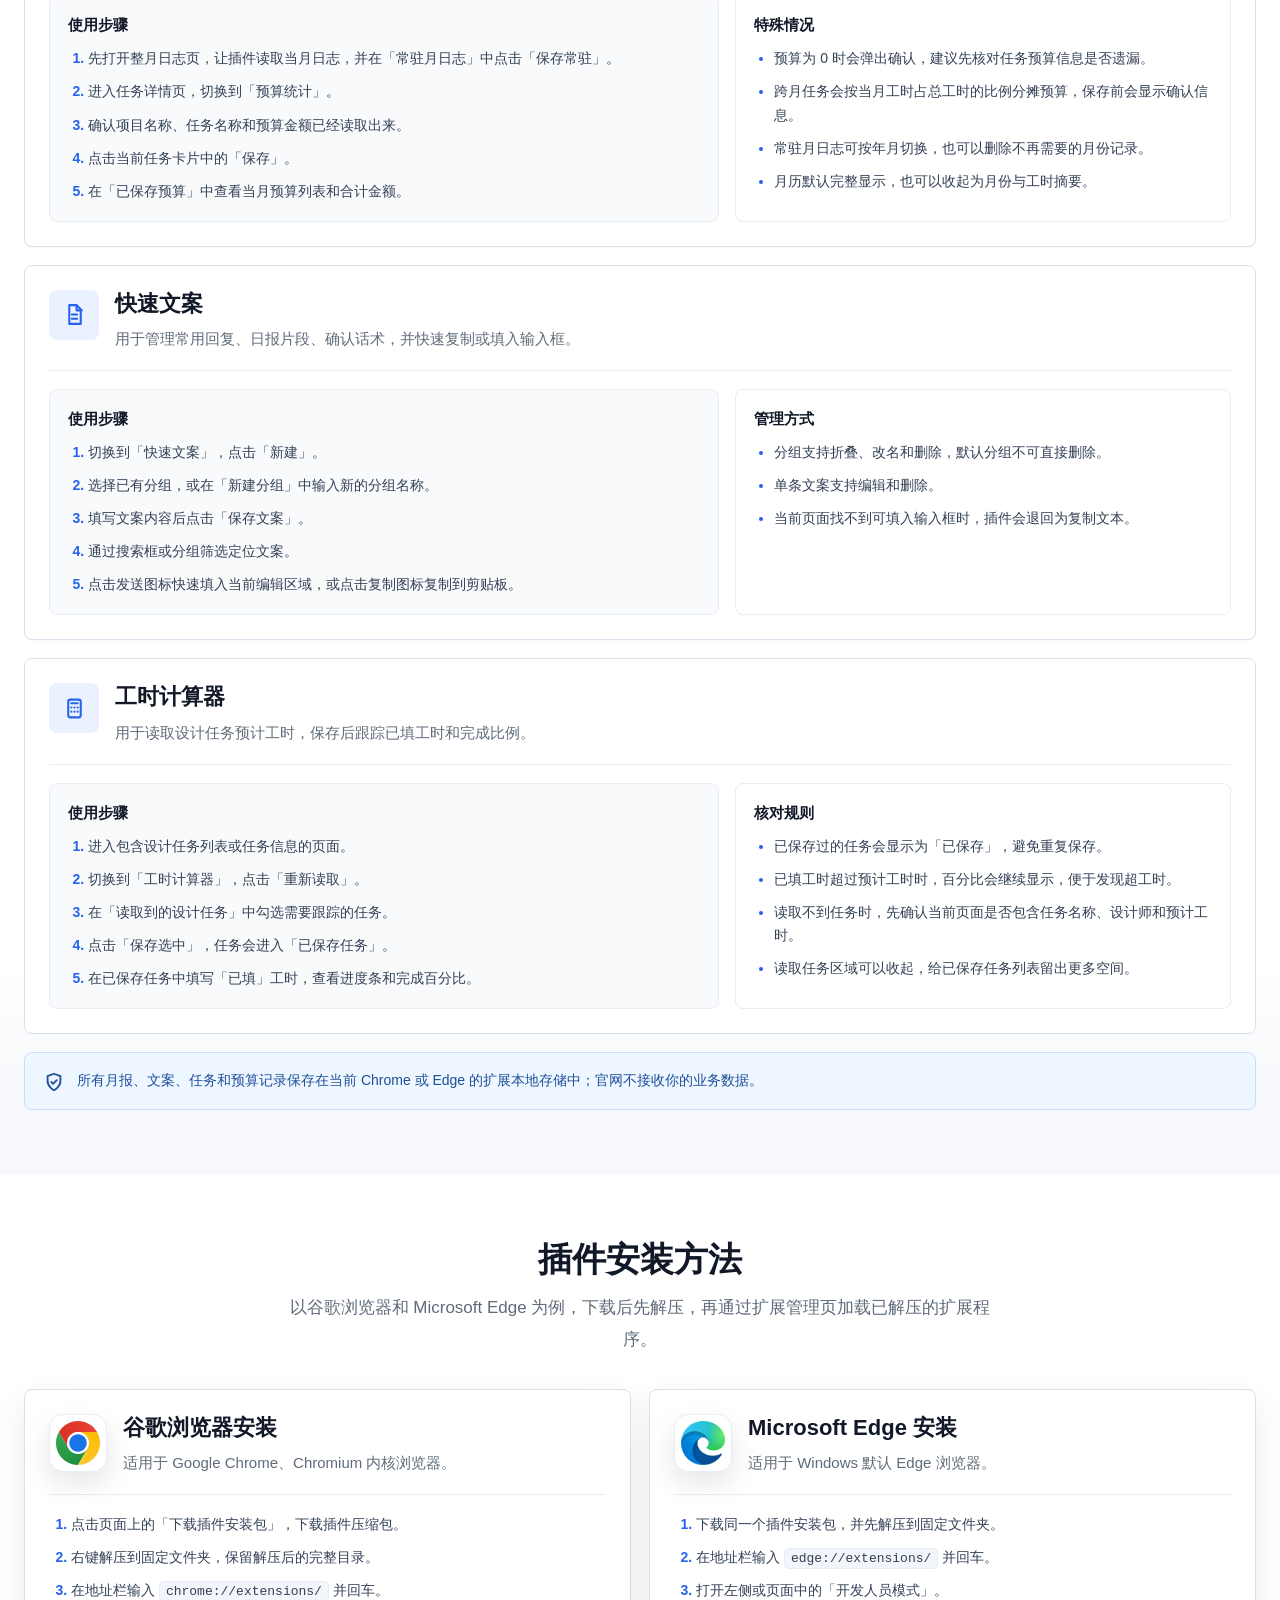
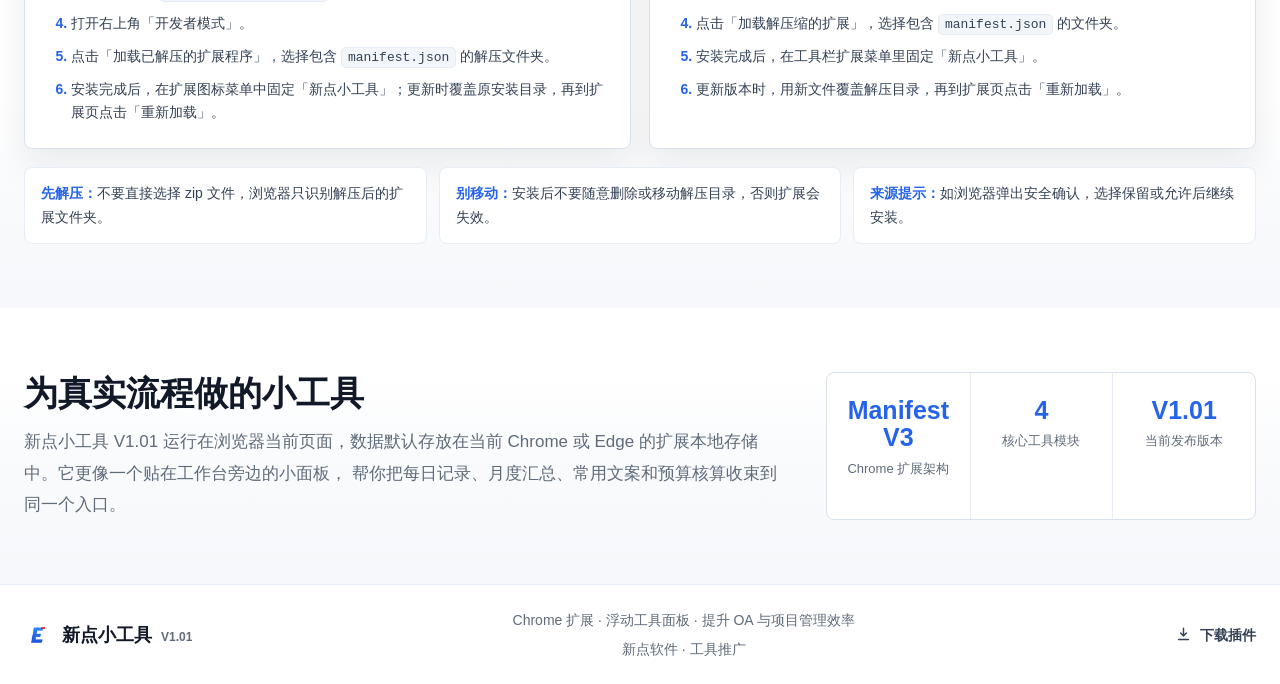
==== commit 15989450: "Match tutorial caption size to original guide panels" ====
--- a/index.html
+++ b/index.html
@@ -150,25 +150,25 @@
             <img src="assets/comic-guide-05.png?v=20261116-current" alt="05 固定入口：把新点小工具固定到浏览器工具栏。" width="1020" height="1020" loading="lazy">
           </li>
           <li class="comic-card">
-            <img src="assets/comic-guide-06.png?v=20261116-current" alt="06 呼出面板：点击插件图标，浮动面板出现在页面旁。" width="1020" height="1020" loading="lazy">
-          </li>
-          <li class="comic-card">
-            <img src="assets/comic-guide-07.png?v=20261116-lens-fix" alt="07 工时统计：查看标准工作天数、实际填工时和差额。" width="1020" height="1020" loading="lazy">
-          </li>
-          <li class="comic-card">
-            <img src="assets/comic-guide-08.png?v=20261116-current" alt="08 保存月报：保存月报后，可查看历史并下载表格。" width="1020" height="1020" loading="lazy">
-          </li>
-          <li class="comic-card">
-            <img src="assets/comic-guide-09.png?v=20261116-current" alt="09 快速文案：管理常用文案，搜索后复制或一键填入。" width="1020" height="1020" loading="lazy">
-          </li>
-          <li class="comic-card">
-            <img src="assets/comic-guide-10.png?v=20261116-current" alt="10 工时计算器：读取设计任务，保存后计算填写进度。" width="1020" height="1020" loading="lazy">
-          </li>
-          <li class="comic-card">
-            <img src="assets/comic-guide-11.png?v=20261116-current" alt="11 预算统计：完整月历核对工时，按月汇总已保存预算。" width="1020" height="1020" loading="lazy">
-          </li>
-          <li class="comic-card">
-            <img src="assets/comic-guide-12.png?v=20261116-current" alt="12 打开官网：点击面板右上角官网按钮，回到插件官网。" width="1020" height="1020" loading="lazy">
+            <img src="assets/comic-guide-06.png?v=20261116-caption44" alt="06 呼出面板：点击插件图标，浮动面板出现在页面旁。" width="1020" height="1020" loading="lazy">
+          </li>
+          <li class="comic-card">
+            <img src="assets/comic-guide-07.png?v=20261116-lens-fix-caption44" alt="07 工时统计：查看标准工作天数、实际填工时和差额。" width="1020" height="1020" loading="lazy">
+          </li>
+          <li class="comic-card">
+            <img src="assets/comic-guide-08.png?v=20261116-caption44" alt="08 保存月报：保存月报后，可查看历史并下载表格。" width="1020" height="1020" loading="lazy">
+          </li>
+          <li class="comic-card">
+            <img src="assets/comic-guide-09.png?v=20261116-caption44" alt="09 快速文案：管理常用文案，搜索后复制或一键填入。" width="1020" height="1020" loading="lazy">
+          </li>
+          <li class="comic-card">
+            <img src="assets/comic-guide-10.png?v=20261116-caption44" alt="10 工时计算器：读取设计任务，保存后计算填写进度。" width="1020" height="1020" loading="lazy">
+          </li>
+          <li class="comic-card">
+            <img src="assets/comic-guide-11.png?v=20261116-caption44" alt="11 预算统计：完整月历核对工时，按月汇总已保存预算。" width="1020" height="1020" loading="lazy">
+          </li>
+          <li class="comic-card">
+            <img src="assets/comic-guide-12.png?v=20261116-caption44" alt="12 打开官网：点击面板右上角官网按钮，回到插件官网。" width="1020" height="1020" loading="lazy">
           </li>
         </ol>
       </section>
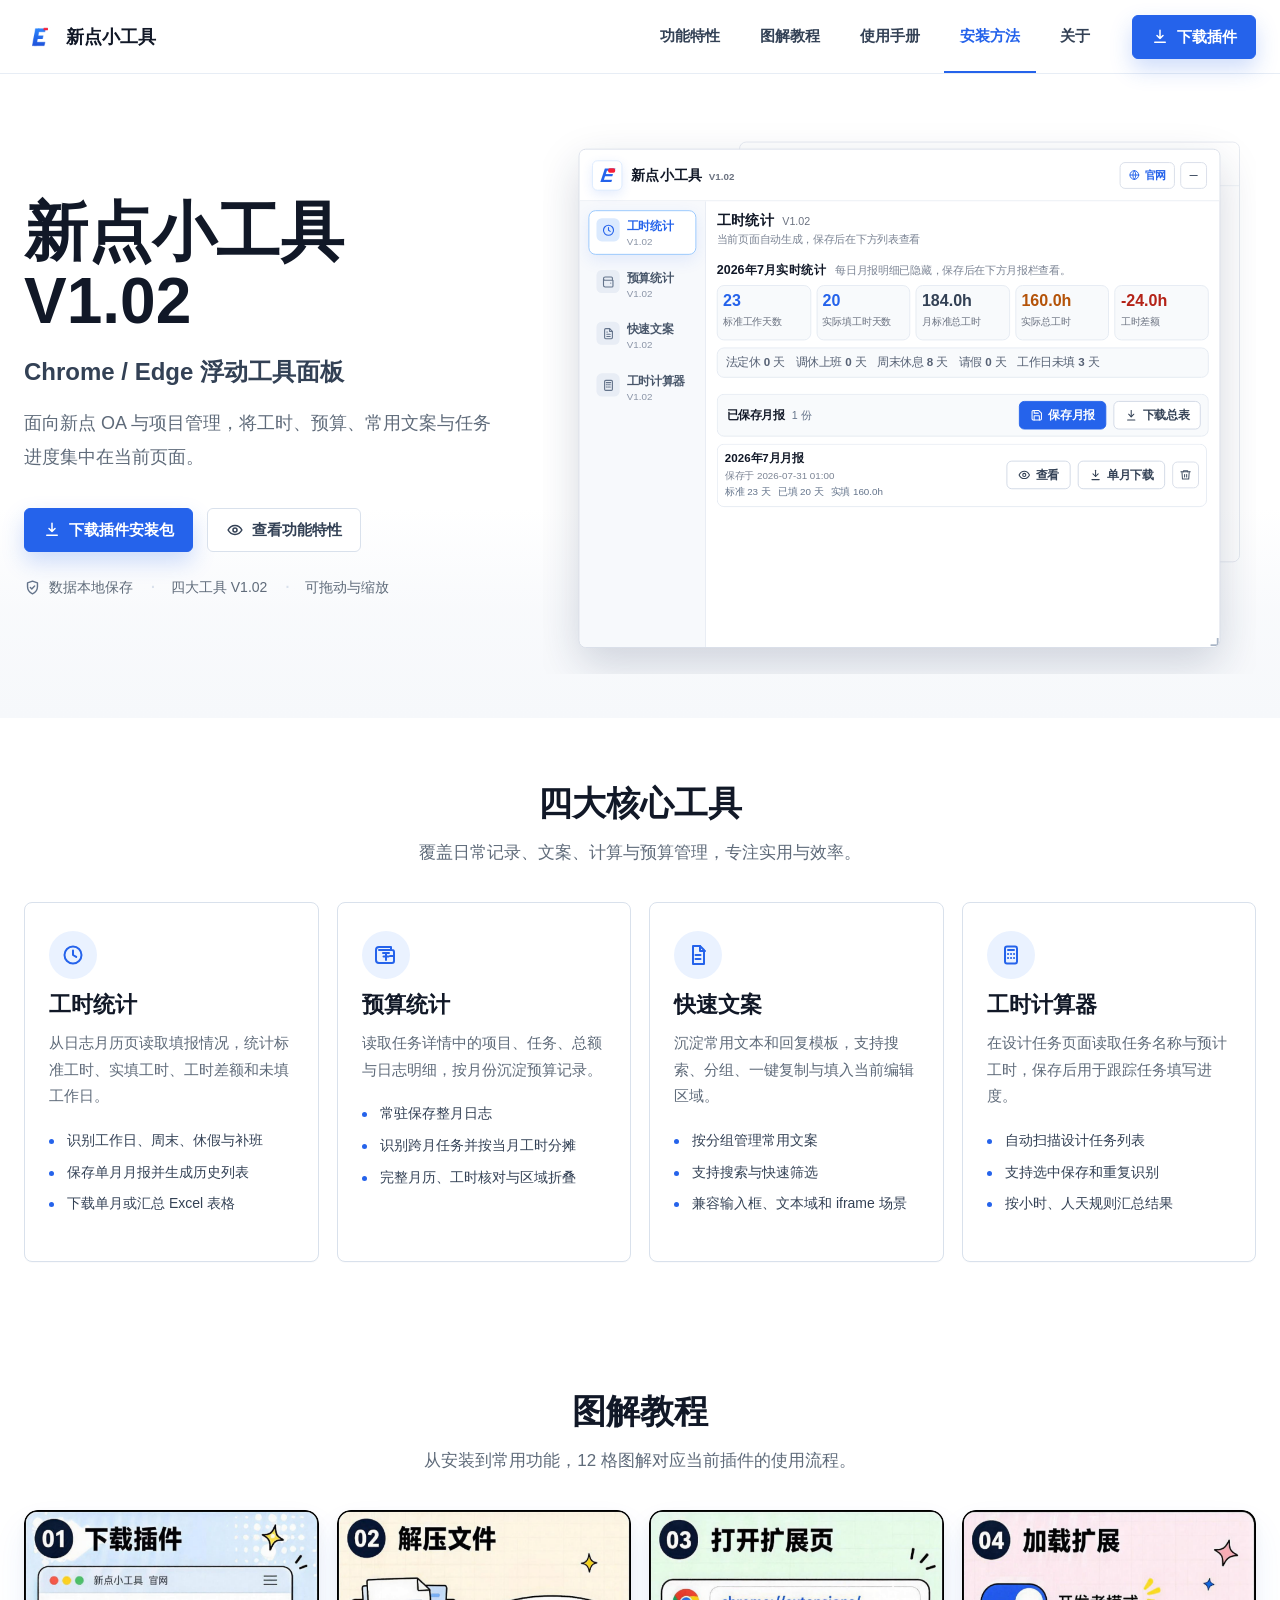
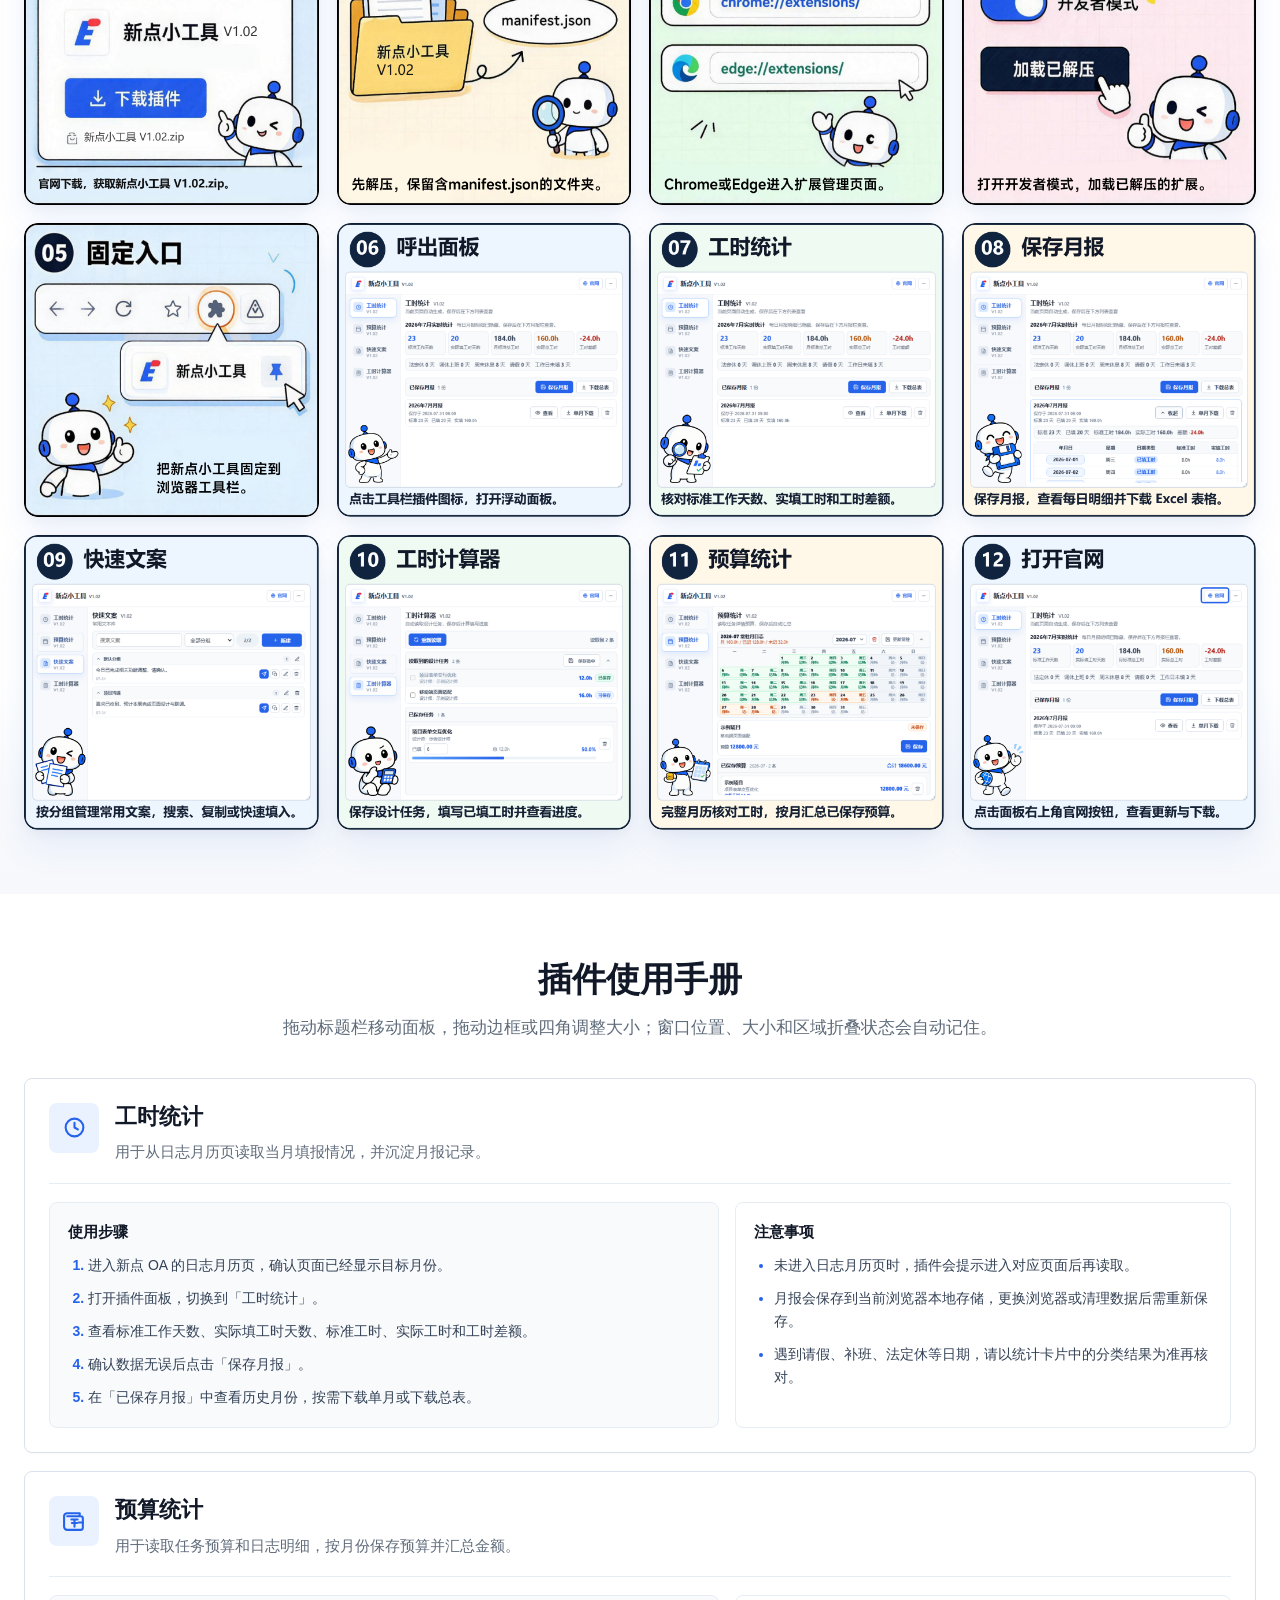
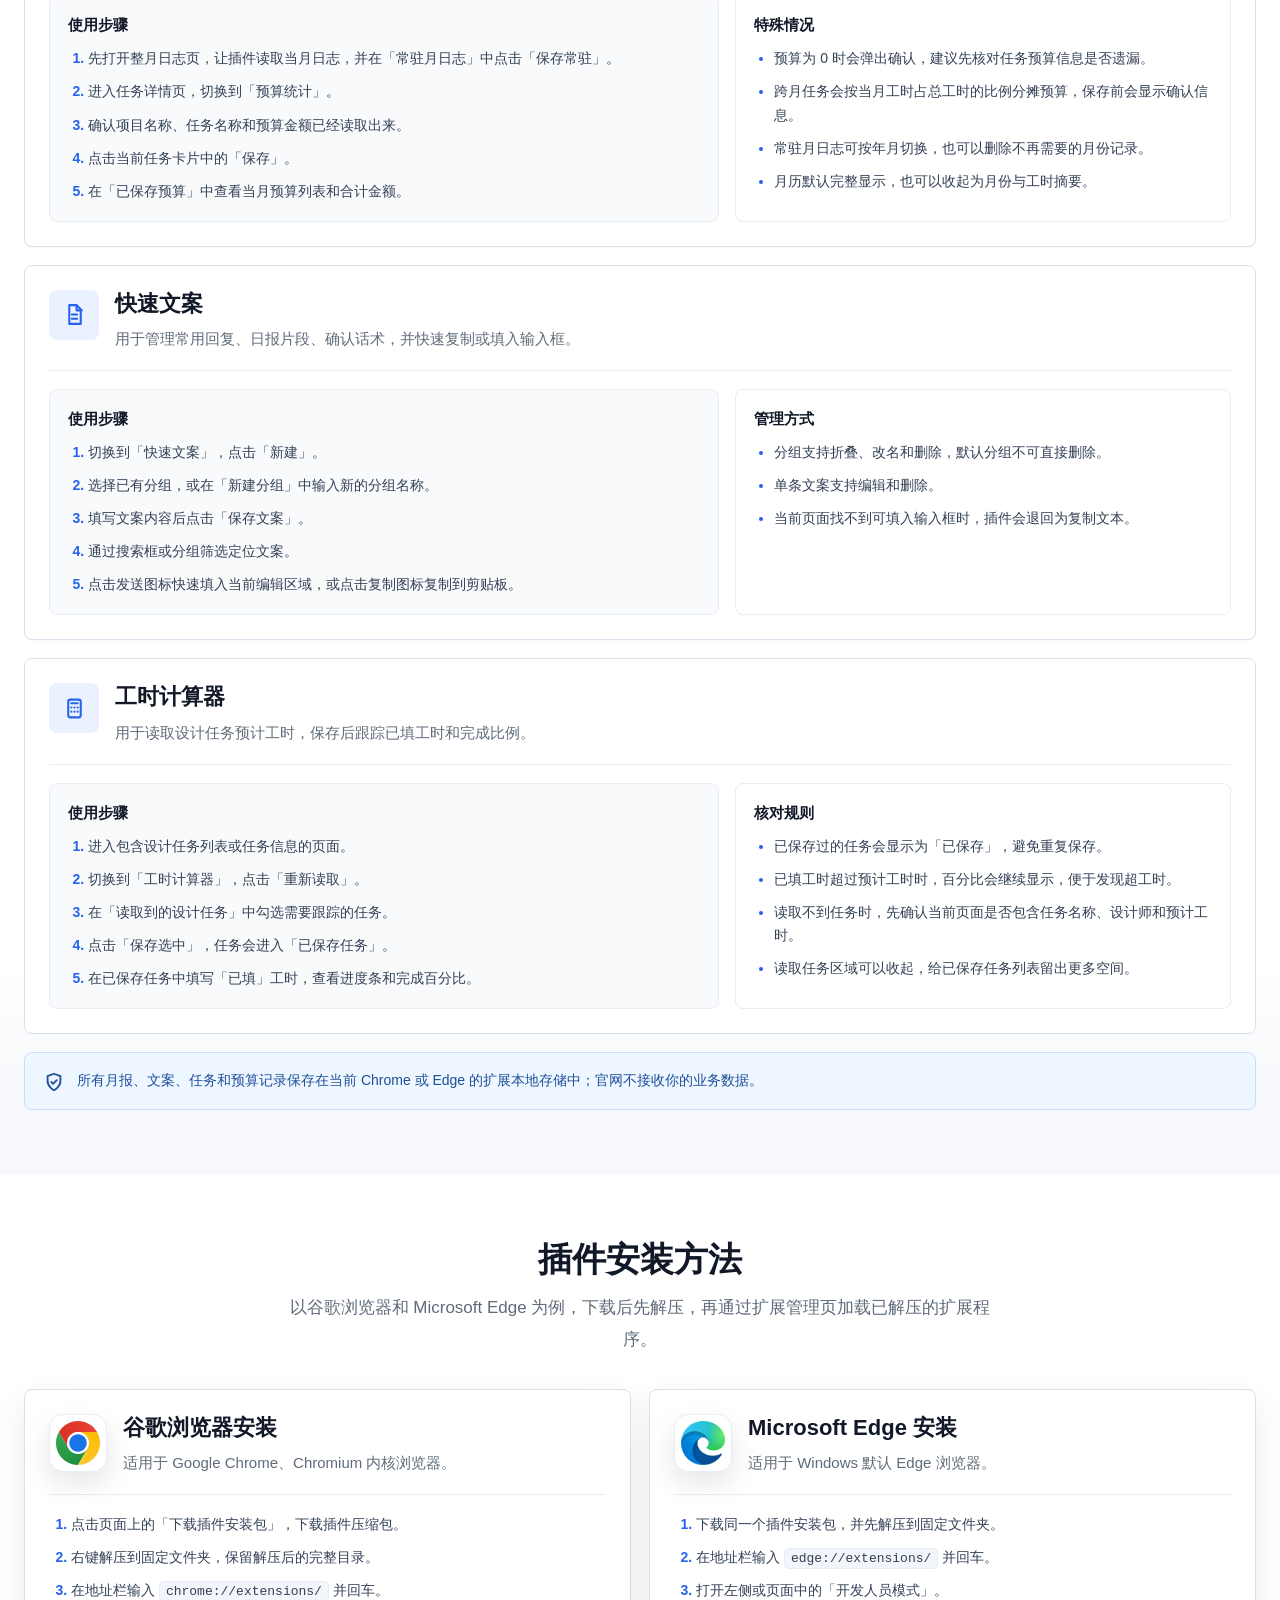
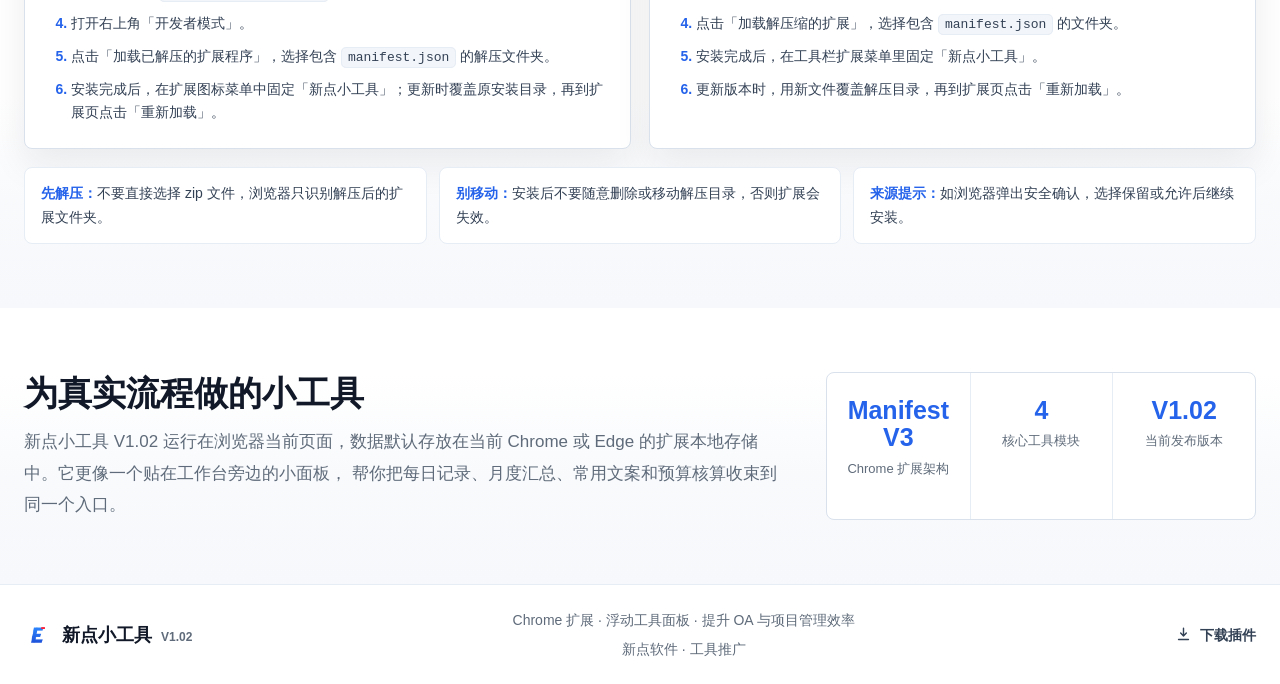
==== commit c4b2c329: "Unify plugin and website version as V1.02" ====
--- a/index.html
+++ b/index.html
@@ -3,17 +3,17 @@
   <head>
     <meta charset="utf-8">
     <meta name="viewport" content="width=device-width, initial-scale=1">
-    <title>新点小工具 V1.01 | Chrome 扩展工具面板</title>
+    <title>新点小工具 V1.02 | Chrome 扩展工具面板</title>
     <meta
       name="description"
-      content="新点小工具 V1.01 适用于 Chrome 和 Edge，包含工时统计、预算统计、快速文案和工时计算器，支持窗口缩放、区域折叠与本地保存。"
+      content="新点小工具 V1.02 适用于 Chrome 和 Edge，包含工时统计、预算统计、快速文案和工时计算器，支持窗口缩放、区域折叠与本地保存。"
     >
     <meta name="theme-color" content="#2563eb">
-    <meta property="og:title" content="新点小工具 V1.01">
+    <meta property="og:title" content="新点小工具 V1.02">
     <meta property="og:description" content="Chrome 扩展浮动工具面板，覆盖日常记录、文案、计算与预算管理。">
     <meta property="og:image" content="assets/icon128.png">
     <link rel="icon" href="assets/icon48.png">
-    <link rel="stylesheet" href="styles.css?v=20261116-current">
+    <link rel="stylesheet" href="styles.css?v=v102">
   </head>
   <body>
     <header class="site-header" data-header>
@@ -29,7 +29,7 @@
         <a href="#about">关于</a>
       </nav>
       <div class="header-actions">
-        <a class="primary-link" href="downloads/新点小工具V1.01.zip?v=20261116-current" download="新点小工具V1.01.zip">
+        <a class="primary-link" href="downloads/新点小工具V1.02.zip?v=v102" download="新点小工具V1.02.zip">
           <svg aria-hidden="true"><use href="#icon-download"></use></svg>
           <span>下载插件</span>
         </a>
@@ -42,13 +42,13 @@
     <main id="top">
       <section class="hero section-band">
         <div class="hero-copy">
-          <h1>新点小工具 V1.01</h1>
+          <h1>新点小工具 V1.02</h1>
           <p class="hero-subtitle">Chrome / Edge 浮动工具面板</p>
           <p class="hero-text">
             面向新点 OA 与项目管理，将工时、预算、常用文案与任务进度集中在当前页面。
           </p>
           <div class="hero-actions">
-            <a class="button button-primary" href="downloads/新点小工具V1.01.zip?v=20261116-current" download="新点小工具V1.01.zip">
+            <a class="button button-primary" href="downloads/新点小工具V1.02.zip?v=v102" download="新点小工具V1.02.zip">
               <svg aria-hidden="true"><use href="#icon-download"></use></svg>
               <span>下载插件安装包</span>
             </a>
@@ -62,7 +62,7 @@
               <svg aria-hidden="true"><use href="#icon-shield"></use></svg>
               数据本地保存
             </span>
-            <span>四大工具 v1.02</span>
+            <span>四大工具 V1.02</span>
             <span>可拖动与缩放</span>
           </div>
         </div>
@@ -70,7 +70,7 @@
         <div class="hero-visual" aria-label="实际插件工具面板预览">
           <iframe
             class="plugin-preview-frame"
-            src="plugin-preview.html?v=20261116-current"
+            src="plugin-preview.html?v=v102"
             title="新点小工具实际插件界面预览"
             allow="clipboard-write"
             loading="eager"
@@ -135,40 +135,40 @@
 
         <ol class="comic-grid" aria-label="新点小工具 12 格图解教程">
           <li class="comic-card">
-            <img src="assets/comic-guide-01.png?v=20261116-current" alt="01 下载插件：官网点击下载，拿到新点小工具 V1.01.zip。" width="1020" height="1020" loading="lazy">
-          </li>
-          <li class="comic-card">
-            <img src="assets/comic-guide-02.png?v=20261116-current" alt="02 解压文件：先解压，保留含 manifest.json 的文件夹。" width="1020" height="1020" loading="lazy">
-          </li>
-          <li class="comic-card">
-            <img src="assets/comic-guide-03.png?v=20261116-current" alt="03 打开扩展页：Chrome 或 Edge 进入扩展管理页面。" width="1020" height="1020" loading="lazy">
-          </li>
-          <li class="comic-card">
-            <img src="assets/comic-guide-04.png?v=20261116-current" alt="04 加载扩展：打开开发者模式，加载已解压的扩展。" width="1020" height="1020" loading="lazy">
-          </li>
-          <li class="comic-card">
-            <img src="assets/comic-guide-05.png?v=20261116-current" alt="05 固定入口：把新点小工具固定到浏览器工具栏。" width="1020" height="1020" loading="lazy">
-          </li>
-          <li class="comic-card">
-            <img src="assets/comic-guide-06.png?v=20261116-caption44" alt="06 呼出面板：点击插件图标，浮动面板出现在页面旁。" width="1020" height="1020" loading="lazy">
-          </li>
-          <li class="comic-card">
-            <img src="assets/comic-guide-07.png?v=20261116-lens-fix-caption44" alt="07 工时统计：查看标准工作天数、实际填工时和差额。" width="1020" height="1020" loading="lazy">
-          </li>
-          <li class="comic-card">
-            <img src="assets/comic-guide-08.png?v=20261116-caption44" alt="08 保存月报：保存月报后，可查看历史并下载表格。" width="1020" height="1020" loading="lazy">
-          </li>
-          <li class="comic-card">
-            <img src="assets/comic-guide-09.png?v=20261116-caption44" alt="09 快速文案：管理常用文案，搜索后复制或一键填入。" width="1020" height="1020" loading="lazy">
-          </li>
-          <li class="comic-card">
-            <img src="assets/comic-guide-10.png?v=20261116-caption44" alt="10 工时计算器：读取设计任务，保存后计算填写进度。" width="1020" height="1020" loading="lazy">
-          </li>
-          <li class="comic-card">
-            <img src="assets/comic-guide-11.png?v=20261116-caption44" alt="11 预算统计：完整月历核对工时，按月汇总已保存预算。" width="1020" height="1020" loading="lazy">
-          </li>
-          <li class="comic-card">
-            <img src="assets/comic-guide-12.png?v=20261116-caption44" alt="12 打开官网：点击面板右上角官网按钮，回到插件官网。" width="1020" height="1020" loading="lazy">
+            <img src="assets/comic-guide-01.png?v=v102" alt="01 下载插件：官网点击下载，拿到新点小工具 V1.02.zip。" width="1020" height="1020" loading="lazy">
+          </li>
+          <li class="comic-card">
+            <img src="assets/comic-guide-02.png?v=v102" alt="02 解压文件：先解压，保留含 manifest.json 的文件夹。" width="1020" height="1020" loading="lazy">
+          </li>
+          <li class="comic-card">
+            <img src="assets/comic-guide-03.png?v=v102" alt="03 打开扩展页：Chrome 或 Edge 进入扩展管理页面。" width="1020" height="1020" loading="lazy">
+          </li>
+          <li class="comic-card">
+            <img src="assets/comic-guide-04.png?v=v102" alt="04 加载扩展：打开开发者模式，加载已解压的扩展。" width="1020" height="1020" loading="lazy">
+          </li>
+          <li class="comic-card">
+            <img src="assets/comic-guide-05.png?v=v102" alt="05 固定入口：把新点小工具固定到浏览器工具栏。" width="1020" height="1020" loading="lazy">
+          </li>
+          <li class="comic-card">
+            <img src="assets/comic-guide-06.png?v=v102" alt="06 呼出面板：点击插件图标，浮动面板出现在页面旁。" width="1020" height="1020" loading="lazy">
+          </li>
+          <li class="comic-card">
+            <img src="assets/comic-guide-07.png?v=v102" alt="07 工时统计：查看标准工作天数、实际填工时和差额。" width="1020" height="1020" loading="lazy">
+          </li>
+          <li class="comic-card">
+            <img src="assets/comic-guide-08.png?v=v102" alt="08 保存月报：保存月报后，可查看历史并下载表格。" width="1020" height="1020" loading="lazy">
+          </li>
+          <li class="comic-card">
+            <img src="assets/comic-guide-09.png?v=v102" alt="09 快速文案：管理常用文案，搜索后复制或一键填入。" width="1020" height="1020" loading="lazy">
+          </li>
+          <li class="comic-card">
+            <img src="assets/comic-guide-10.png?v=v102" alt="10 工时计算器：读取设计任务，保存后计算填写进度。" width="1020" height="1020" loading="lazy">
+          </li>
+          <li class="comic-card">
+            <img src="assets/comic-guide-11.png?v=v102" alt="11 预算统计：完整月历核对工时，按月汇总已保存预算。" width="1020" height="1020" loading="lazy">
+          </li>
+          <li class="comic-card">
+            <img src="assets/comic-guide-12.png?v=v102" alt="12 打开官网：点击面板右上角官网按钮，回到插件官网。" width="1020" height="1020" loading="lazy">
           </li>
         </ol>
       </section>
@@ -365,14 +365,14 @@
           <div>
             <h2>为真实流程做的小工具</h2>
             <p>
-              新点小工具 V1.01 运行在浏览器当前页面，数据默认存放在当前 Chrome 或 Edge 的扩展本地存储中。它更像一个贴在工作台旁边的小面板，
+              新点小工具 V1.02 运行在浏览器当前页面，数据默认存放在当前 Chrome 或 Edge 的扩展本地存储中。它更像一个贴在工作台旁边的小面板，
               帮你把每日记录、月度汇总、常用文案和预算核算收束到同一个入口。
             </p>
           </div>
           <div class="about-facts">
             <span><b>Manifest V3</b><small>Chrome 扩展架构</small></span>
             <span><b>4</b><small>核心工具模块</small></span>
-            <span><b>V1.01</b><small>当前发布版本</small></span>
+            <span><b>V1.02</b><small>当前发布版本</small></span>
           </div>
         </div>
       </section>
@@ -381,13 +381,13 @@
     <footer class="site-footer">
       <a class="brand" href="#top" aria-label="返回顶部">
         <img src="assets/icon48.png" alt="" width="28" height="28">
-        <span>新点小工具 <small>V1.01</small></span>
+        <span>新点小工具 <small>V1.02</small></span>
       </a>
       <div class="footer-info">
         <p>Chrome 扩展 · 浮动工具面板 · 提升 OA 与项目管理效率</p>
         <p class="footer-author">新点软件 · 工具推广</p>
       </div>
-      <a class="footer-download" href="downloads/新点小工具V1.01.zip?v=20261116-current" download="新点小工具V1.01.zip">
+      <a class="footer-download" href="downloads/新点小工具V1.02.zip?v=v102" download="新点小工具V1.02.zip">
         <svg aria-hidden="true"><use href="#icon-download"></use></svg>
         下载插件
       </a>
@@ -483,6 +483,6 @@
       </symbol>
     </svg>
 
-    <script src="app.js?v=20261116-current" defer></script>
+    <script src="app.js?v=v102" defer></script>
   </body>
 </html>
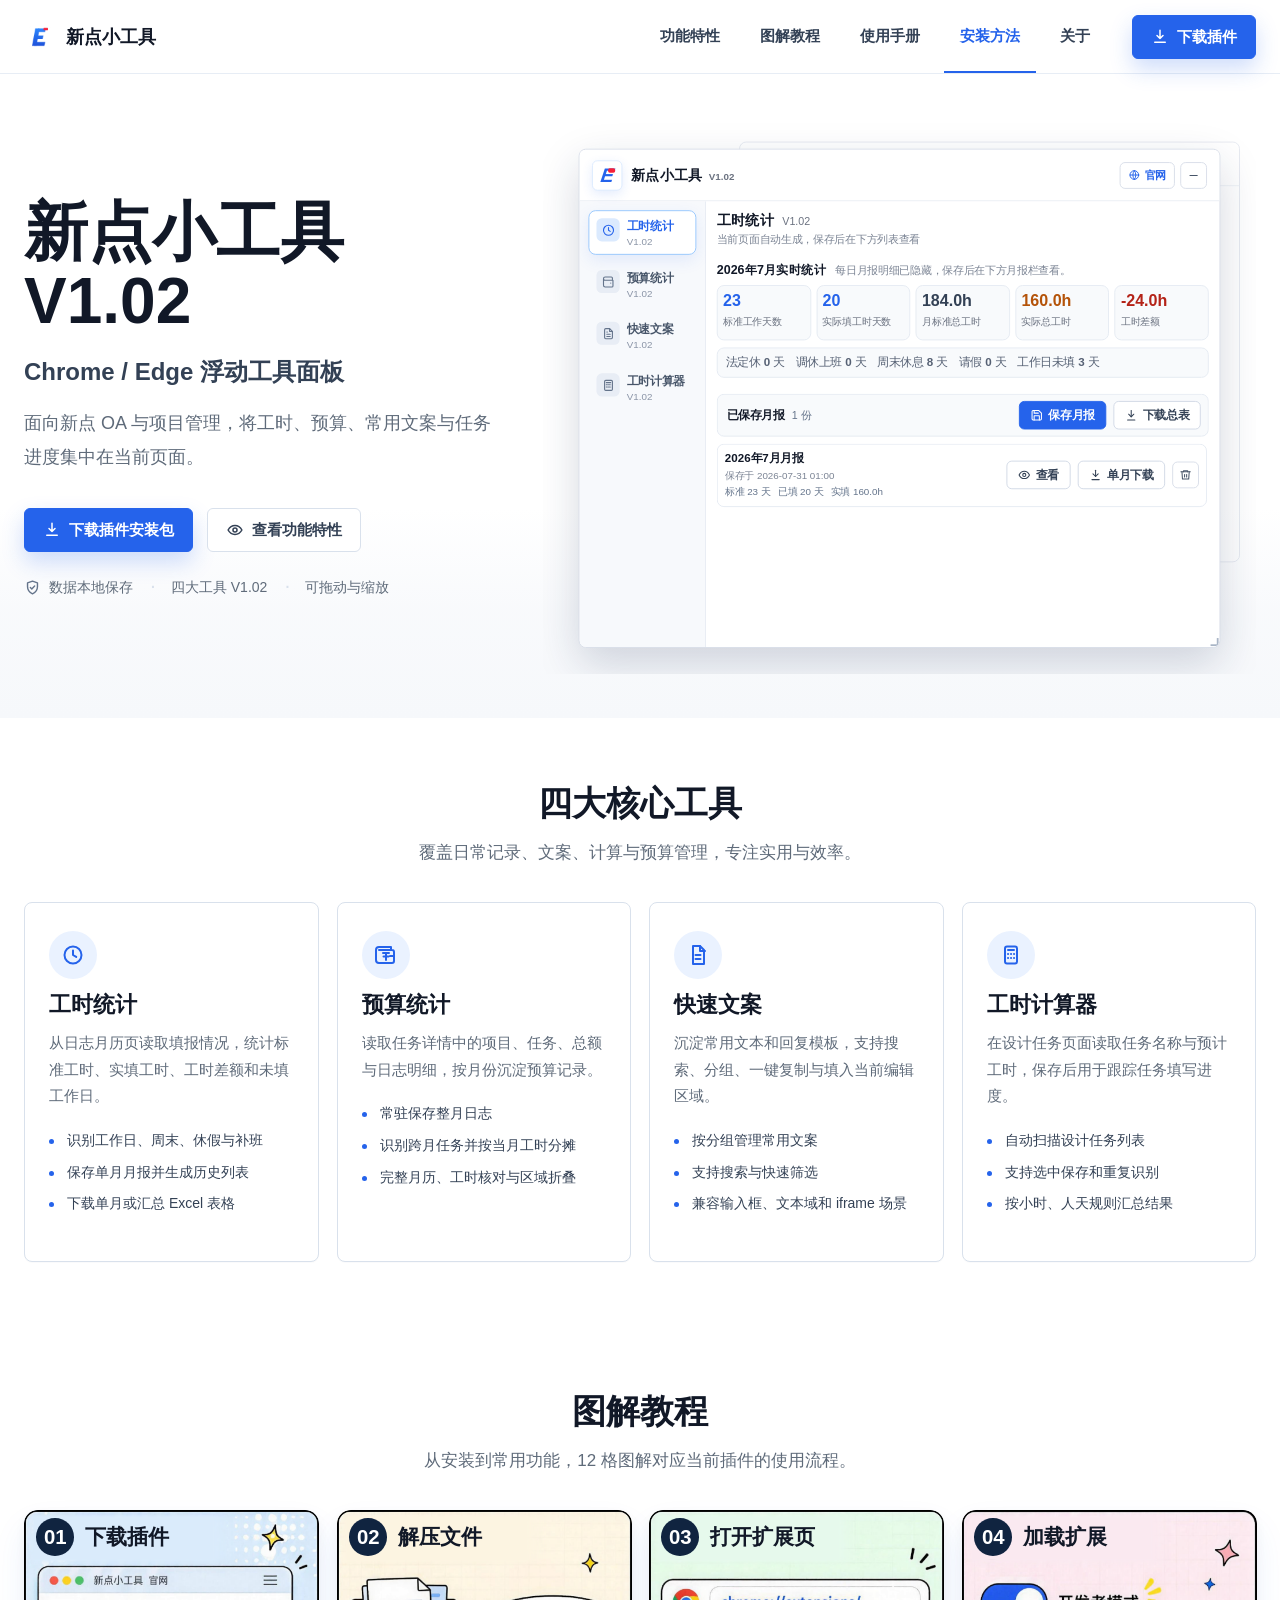
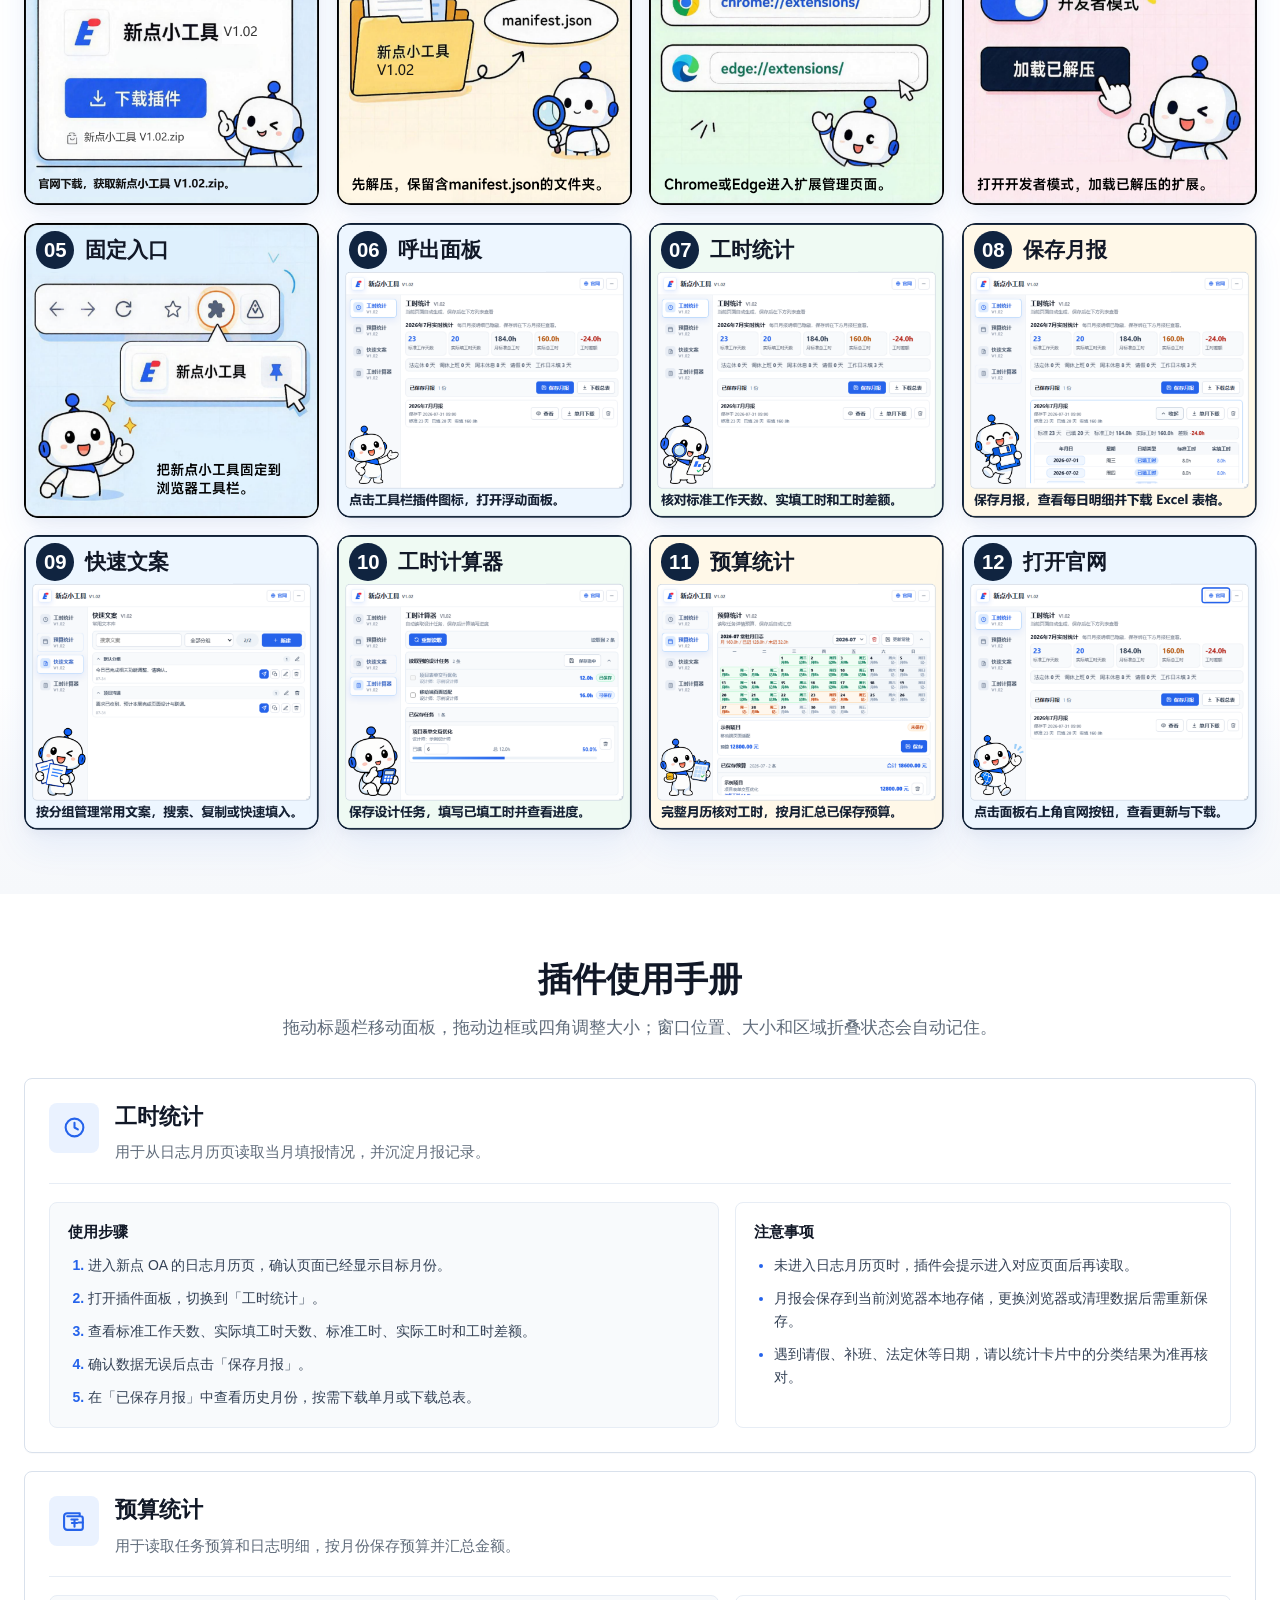
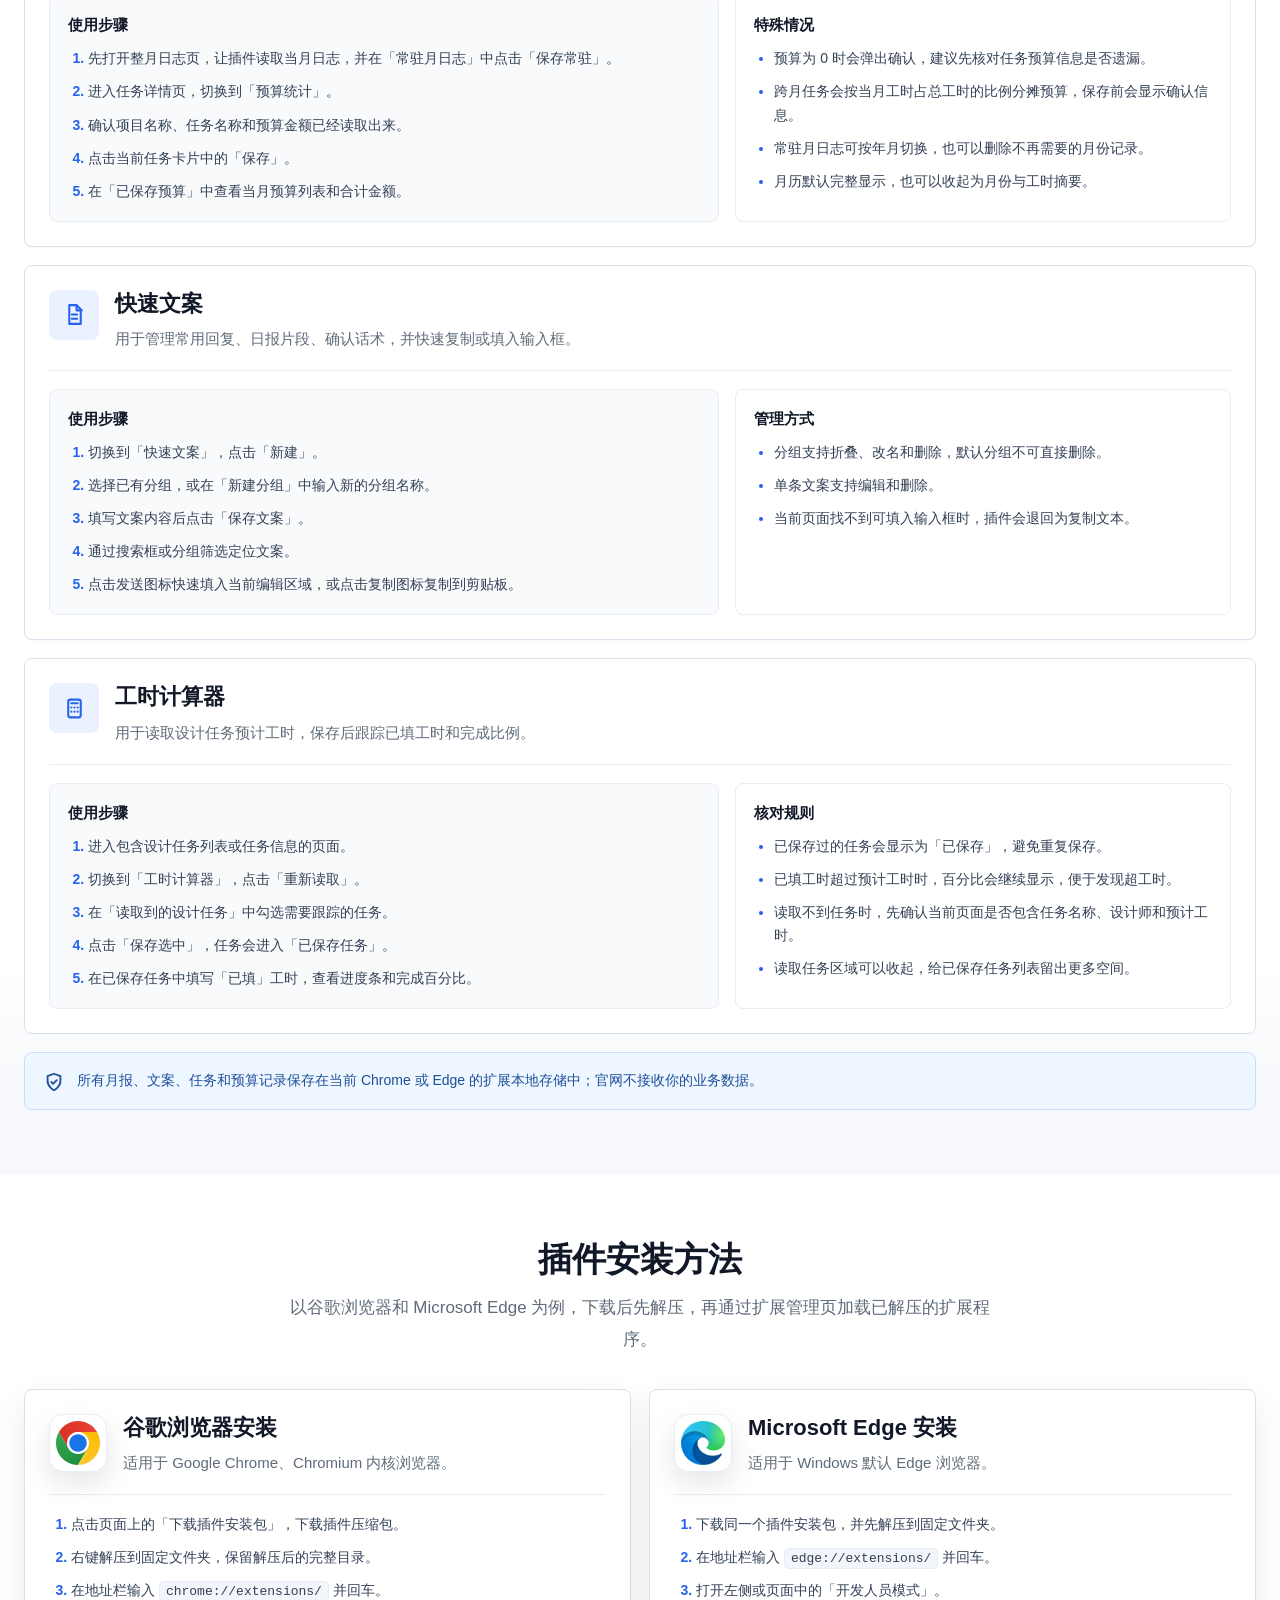
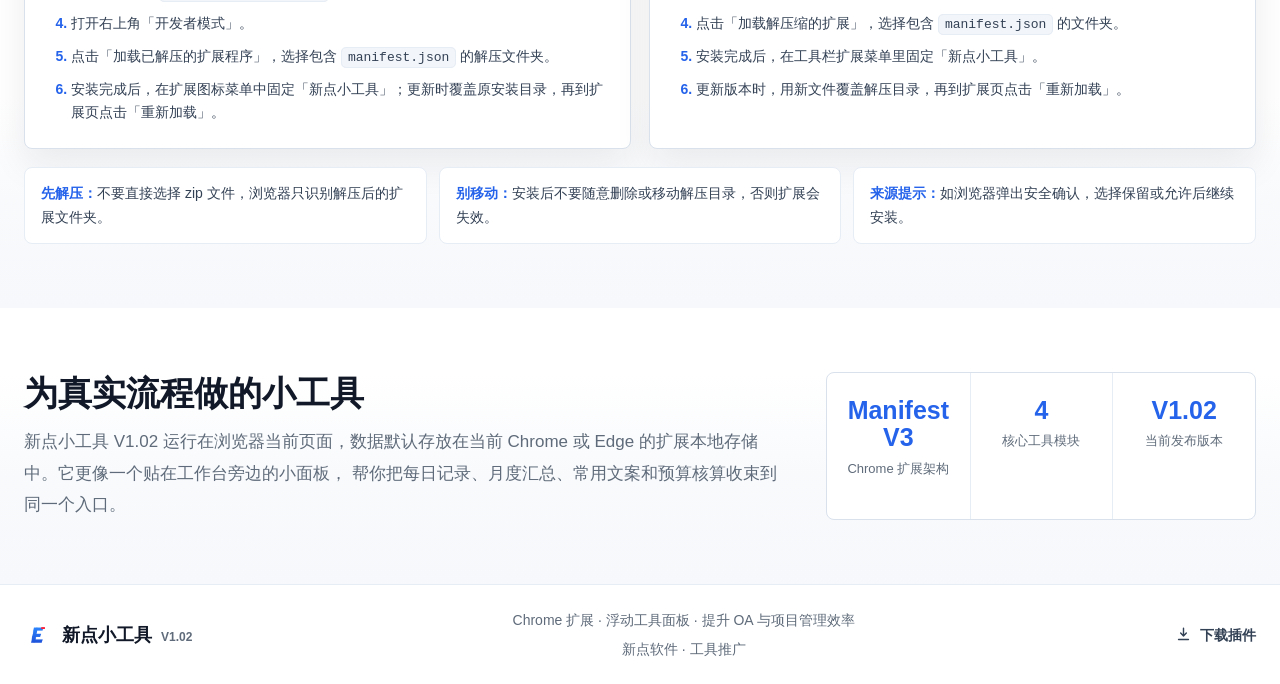
==== commit b338a19e: "Make comic step numbers and titles editable" ====
--- a/index.html
+++ b/index.html
@@ -13,7 +13,7 @@
     <meta property="og:description" content="Chrome 扩展浮动工具面板，覆盖日常记录、文案、计算与预算管理。">
     <meta property="og:image" content="assets/icon128.png">
     <link rel="icon" href="assets/icon48.png">
-    <link rel="stylesheet" href="styles.css?v=v102">
+    <link rel="stylesheet" href="styles.css?v=v102-comics">
   </head>
   <body>
     <header class="site-header" data-header>
@@ -133,42 +133,55 @@
           <p>从安装到常用功能，12 格图解对应当前插件的使用流程。</p>
         </div>
 
-        <ol class="comic-grid" aria-label="新点小工具 12 格图解教程">
+        <!-- 编辑下方各格的 comic-card-number（编号）和 comic-card-title（标题），图片无需重做。 -->
+        <ol class="comic-grid" role="list" aria-label="新点小工具 12 格图解教程">
+          <li class="comic-card" data-paper="sky">
+            <h3 class="comic-card-heading"><span class="comic-card-number" aria-hidden="true">01</span> <span class="comic-card-title">下载插件</span></h3>
+            <img src="assets/comic-guide-01.png?v=v102" alt="官网点击下载，拿到新点小工具 V1.02.zip。" width="1020" height="1020" loading="lazy">
+          </li>
+          <li class="comic-card" data-paper="parchment">
+            <h3 class="comic-card-heading"><span class="comic-card-number" aria-hidden="true">02</span> <span class="comic-card-title">解压文件</span></h3>
+            <img src="assets/comic-guide-02.png?v=v102" alt="先解压，保留含 manifest.json 的文件夹。" width="1020" height="1020" loading="lazy">
+          </li>
+          <li class="comic-card" data-paper="mint">
+            <h3 class="comic-card-heading"><span class="comic-card-number" aria-hidden="true">03</span> <span class="comic-card-title">打开扩展页</span></h3>
+            <img src="assets/comic-guide-03.png?v=v102" alt="Chrome 或 Edge 进入扩展管理页面。" width="1020" height="1020" loading="lazy">
+          </li>
+          <li class="comic-card" data-paper="rose">
+            <h3 class="comic-card-heading"><span class="comic-card-number" aria-hidden="true">04</span> <span class="comic-card-title">加载扩展</span></h3>
+            <img src="assets/comic-guide-04.png?v=v102" alt="打开开发者模式，加载已解压的扩展。" width="1020" height="1020" loading="lazy">
+          </li>
+          <li class="comic-card" data-paper="ice">
+            <h3 class="comic-card-heading"><span class="comic-card-number" aria-hidden="true">05</span> <span class="comic-card-title">固定入口</span></h3>
+            <img src="assets/comic-guide-05.png?v=v102" alt="把新点小工具固定到浏览器工具栏。" width="1020" height="1020" loading="lazy">
+          </li>
           <li class="comic-card">
-            <img src="assets/comic-guide-01.png?v=v102" alt="01 下载插件：官网点击下载，拿到新点小工具 V1.02.zip。" width="1020" height="1020" loading="lazy">
+            <h3 class="comic-card-heading"><span class="comic-card-number" aria-hidden="true">06</span> <span class="comic-card-title">呼出面板</span></h3>
+            <img src="assets/comic-guide-06.png?v=v102" alt="点击插件图标，浮动面板出现在页面旁。" width="1020" height="1020" loading="lazy">
+          </li>
+          <li class="comic-card" data-paper="green">
+            <h3 class="comic-card-heading"><span class="comic-card-number" aria-hidden="true">07</span> <span class="comic-card-title">工时统计</span></h3>
+            <img src="assets/comic-guide-07.png?v=v102" alt="查看标准工作天数、实际填工时和差额。" width="1020" height="1020" loading="lazy">
+          </li>
+          <li class="comic-card" data-paper="cream">
+            <h3 class="comic-card-heading"><span class="comic-card-number" aria-hidden="true">08</span> <span class="comic-card-title">保存月报</span></h3>
+            <img src="assets/comic-guide-08.png?v=v102" alt="保存月报后，可查看历史并下载表格。" width="1020" height="1020" loading="lazy">
           </li>
           <li class="comic-card">
-            <img src="assets/comic-guide-02.png?v=v102" alt="02 解压文件：先解压，保留含 manifest.json 的文件夹。" width="1020" height="1020" loading="lazy">
+            <h3 class="comic-card-heading"><span class="comic-card-number" aria-hidden="true">09</span> <span class="comic-card-title">快速文案</span></h3>
+            <img src="assets/comic-guide-09.png?v=v102" alt="管理常用文案，搜索后复制或一键填入。" width="1020" height="1020" loading="lazy">
+          </li>
+          <li class="comic-card" data-paper="green">
+            <h3 class="comic-card-heading"><span class="comic-card-number" aria-hidden="true">10</span> <span class="comic-card-title">工时计算器</span></h3>
+            <img src="assets/comic-guide-10.png?v=v102" alt="读取设计任务，保存后计算填写进度。" width="1020" height="1020" loading="lazy">
+          </li>
+          <li class="comic-card" data-paper="cream">
+            <h3 class="comic-card-heading"><span class="comic-card-number" aria-hidden="true">11</span> <span class="comic-card-title">预算统计</span></h3>
+            <img src="assets/comic-guide-11.png?v=v102" alt="完整月历核对工时，按月汇总已保存预算。" width="1020" height="1020" loading="lazy">
           </li>
           <li class="comic-card">
-            <img src="assets/comic-guide-03.png?v=v102" alt="03 打开扩展页：Chrome 或 Edge 进入扩展管理页面。" width="1020" height="1020" loading="lazy">
-          </li>
-          <li class="comic-card">
-            <img src="assets/comic-guide-04.png?v=v102" alt="04 加载扩展：打开开发者模式，加载已解压的扩展。" width="1020" height="1020" loading="lazy">
-          </li>
-          <li class="comic-card">
-            <img src="assets/comic-guide-05.png?v=v102" alt="05 固定入口：把新点小工具固定到浏览器工具栏。" width="1020" height="1020" loading="lazy">
-          </li>
-          <li class="comic-card">
-            <img src="assets/comic-guide-06.png?v=v102" alt="06 呼出面板：点击插件图标，浮动面板出现在页面旁。" width="1020" height="1020" loading="lazy">
-          </li>
-          <li class="comic-card">
-            <img src="assets/comic-guide-07.png?v=v102" alt="07 工时统计：查看标准工作天数、实际填工时和差额。" width="1020" height="1020" loading="lazy">
-          </li>
-          <li class="comic-card">
-            <img src="assets/comic-guide-08.png?v=v102" alt="08 保存月报：保存月报后，可查看历史并下载表格。" width="1020" height="1020" loading="lazy">
-          </li>
-          <li class="comic-card">
-            <img src="assets/comic-guide-09.png?v=v102" alt="09 快速文案：管理常用文案，搜索后复制或一键填入。" width="1020" height="1020" loading="lazy">
-          </li>
-          <li class="comic-card">
-            <img src="assets/comic-guide-10.png?v=v102" alt="10 工时计算器：读取设计任务，保存后计算填写进度。" width="1020" height="1020" loading="lazy">
-          </li>
-          <li class="comic-card">
-            <img src="assets/comic-guide-11.png?v=v102" alt="11 预算统计：完整月历核对工时，按月汇总已保存预算。" width="1020" height="1020" loading="lazy">
-          </li>
-          <li class="comic-card">
-            <img src="assets/comic-guide-12.png?v=v102" alt="12 打开官网：点击面板右上角官网按钮，回到插件官网。" width="1020" height="1020" loading="lazy">
+            <h3 class="comic-card-heading"><span class="comic-card-number" aria-hidden="true">12</span> <span class="comic-card-title">打开官网</span></h3>
+            <img src="assets/comic-guide-12.png?v=v102" alt="点击面板右上角官网按钮，回到插件官网。" width="1020" height="1020" loading="lazy">
           </li>
         </ol>
       </section>
--- a/styles.css
+++ b/styles.css
@@ -19,6 +19,7 @@
   --shadow-lg: 0 24px 60px rgba(24, 39, 75, 0.16);
   --radius: 8px;
   --content: 1320px;
+  --site-header-height: 74px;
   --font: -apple-system, BlinkMacSystemFont, "Segoe UI", Roboto, "Microsoft YaHei", "PingFang SC", sans-serif;
 }
 
@@ -28,6 +29,7 @@
 
 html {
   scroll-behavior: smooth;
+  scroll-padding-top: var(--site-header-height);
 }
 
 body {
@@ -81,7 +83,7 @@
   border-bottom: 1px solid var(--border-soft);
   display: flex;
   gap: 26px;
-  height: 74px;
+  height: var(--site-header-height);
   justify-content: space-between;
   left: 0;
   padding: 0 max(24px, calc((100vw - var(--content)) / 2));
@@ -1314,8 +1316,9 @@
 }
 
 .comic-card {
+  --comic-paper: #edf6ff;
   aspect-ratio: 1;
-  background: #ffffff;
+  background: var(--comic-paper);
   border-radius: 14px;
   box-shadow:
     0 18px 34px rgba(37, 99, 235, 0.08),
@@ -1323,13 +1326,76 @@
   margin: 0;
   overflow: hidden;
   position: relative;
-}
+  container-type: inline-size;
+}
+
+.comic-card[data-paper="sky"] { --comic-paper: #daebfb; }
+.comic-card[data-paper="parchment"] { --comic-paper: #fcf4e1; }
+.comic-card[data-paper="mint"] { --comic-paper: #e6f9ec; }
+.comic-card[data-paper="rose"] { --comic-paper: #fae9f0; }
+.comic-card[data-paper="ice"] { --comic-paper: #def0fd; }
+.comic-card[data-paper="green"] { --comic-paper: #effaf3; }
+.comic-card[data-paper="cream"] { --comic-paper: #fff8e8; }
 
 .comic-card img {
   display: block;
   height: 100%;
   object-fit: cover;
   width: 100%;
+}
+
+/* Cover the old lettering while leaving the illustration and frame intact. */
+.comic-card::before {
+  background: var(--comic-paper);
+  content: "";
+  inset: 1.2% 29% auto 1.6%;
+  height: 15.3%;
+  pointer-events: none;
+  position: absolute;
+  z-index: 1;
+}
+
+/* Feather the edges only on cards with illustrated paper textures. */
+.comic-card:is([data-paper="sky"], [data-paper="parchment"], [data-paper="mint"], [data-paper="rose"], [data-paper="ice"])::before {
+  height: 17.8%;
+  mask-image: linear-gradient(90deg, transparent, #000 2.5%, #000 90%, transparent),
+    linear-gradient(transparent, #000 7%, #000 87%, transparent);
+  mask-composite: intersect;
+}
+
+.comic-card-heading {
+  align-items: center;
+  color: #111827;
+  display: flex;
+  font-size: 7.2cqi;
+  font-weight: 800;
+  gap: 3.6cqi;
+  left: 4.2%;
+  line-height: 1.12;
+  margin: 0;
+  position: absolute;
+  right: 19%;
+  top: 2.8%;
+  z-index: 2;
+}
+
+.comic-card-number {
+  align-items: center;
+  aspect-ratio: 1;
+  background: #102440;
+  border-radius: 50%;
+  color: #fff;
+  display: inline-flex;
+  flex: 0 0 12.8cqi;
+  font-size: 6.9cqi;
+  font-variant-numeric: tabular-nums;
+  justify-content: center;
+  line-height: 1;
+}
+
+.comic-card-title {
+  min-width: 0;
+  overflow-wrap: anywhere;
 }
 
 .manual-layout {
@@ -2009,8 +2075,11 @@
 }
 
 @media (max-width: 860px) {
+  :root {
+    --site-header-height: 66px;
+  }
+
   .site-header {
-    height: 66px;
     padding: 0 18px;
   }
 
@@ -2027,7 +2096,7 @@
     left: 0;
     position: fixed;
     right: 0;
-    top: 66px;
+    top: var(--site-header-height);
   }
 
   body.nav-open .site-nav,
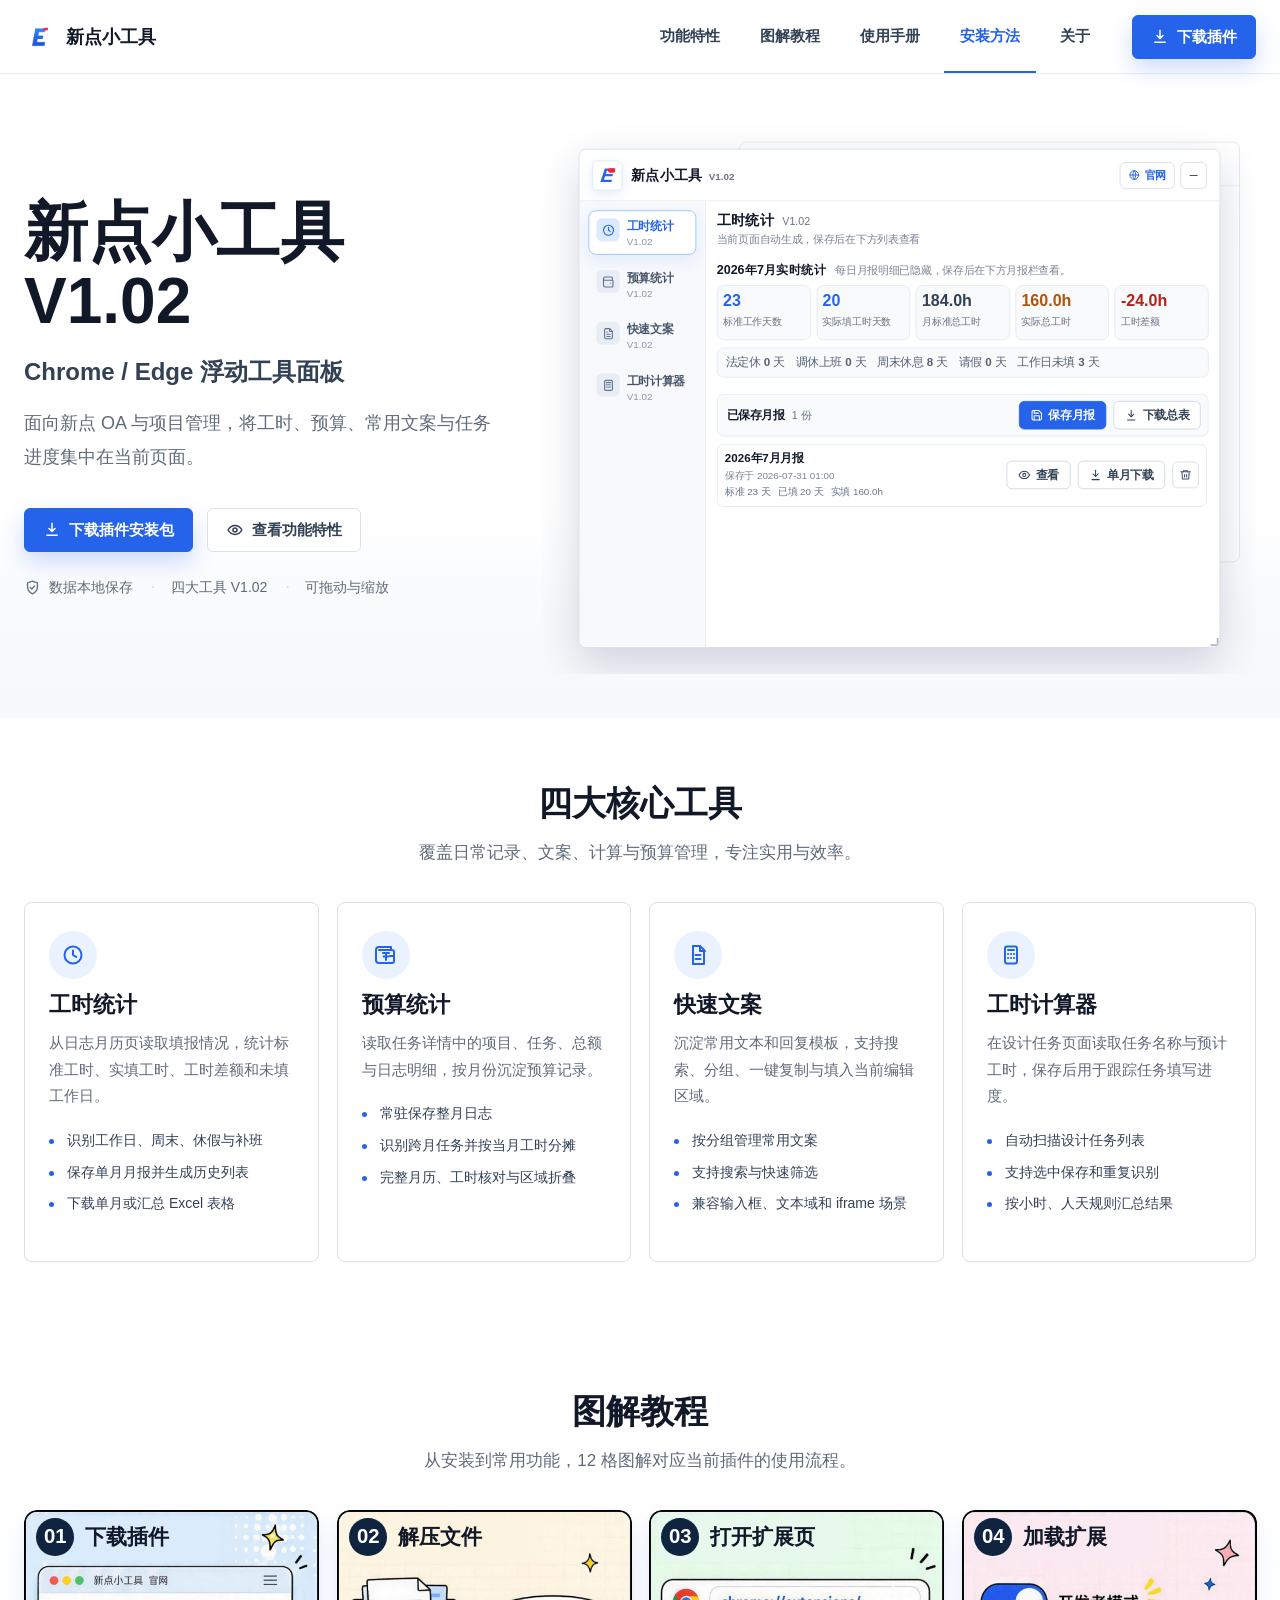
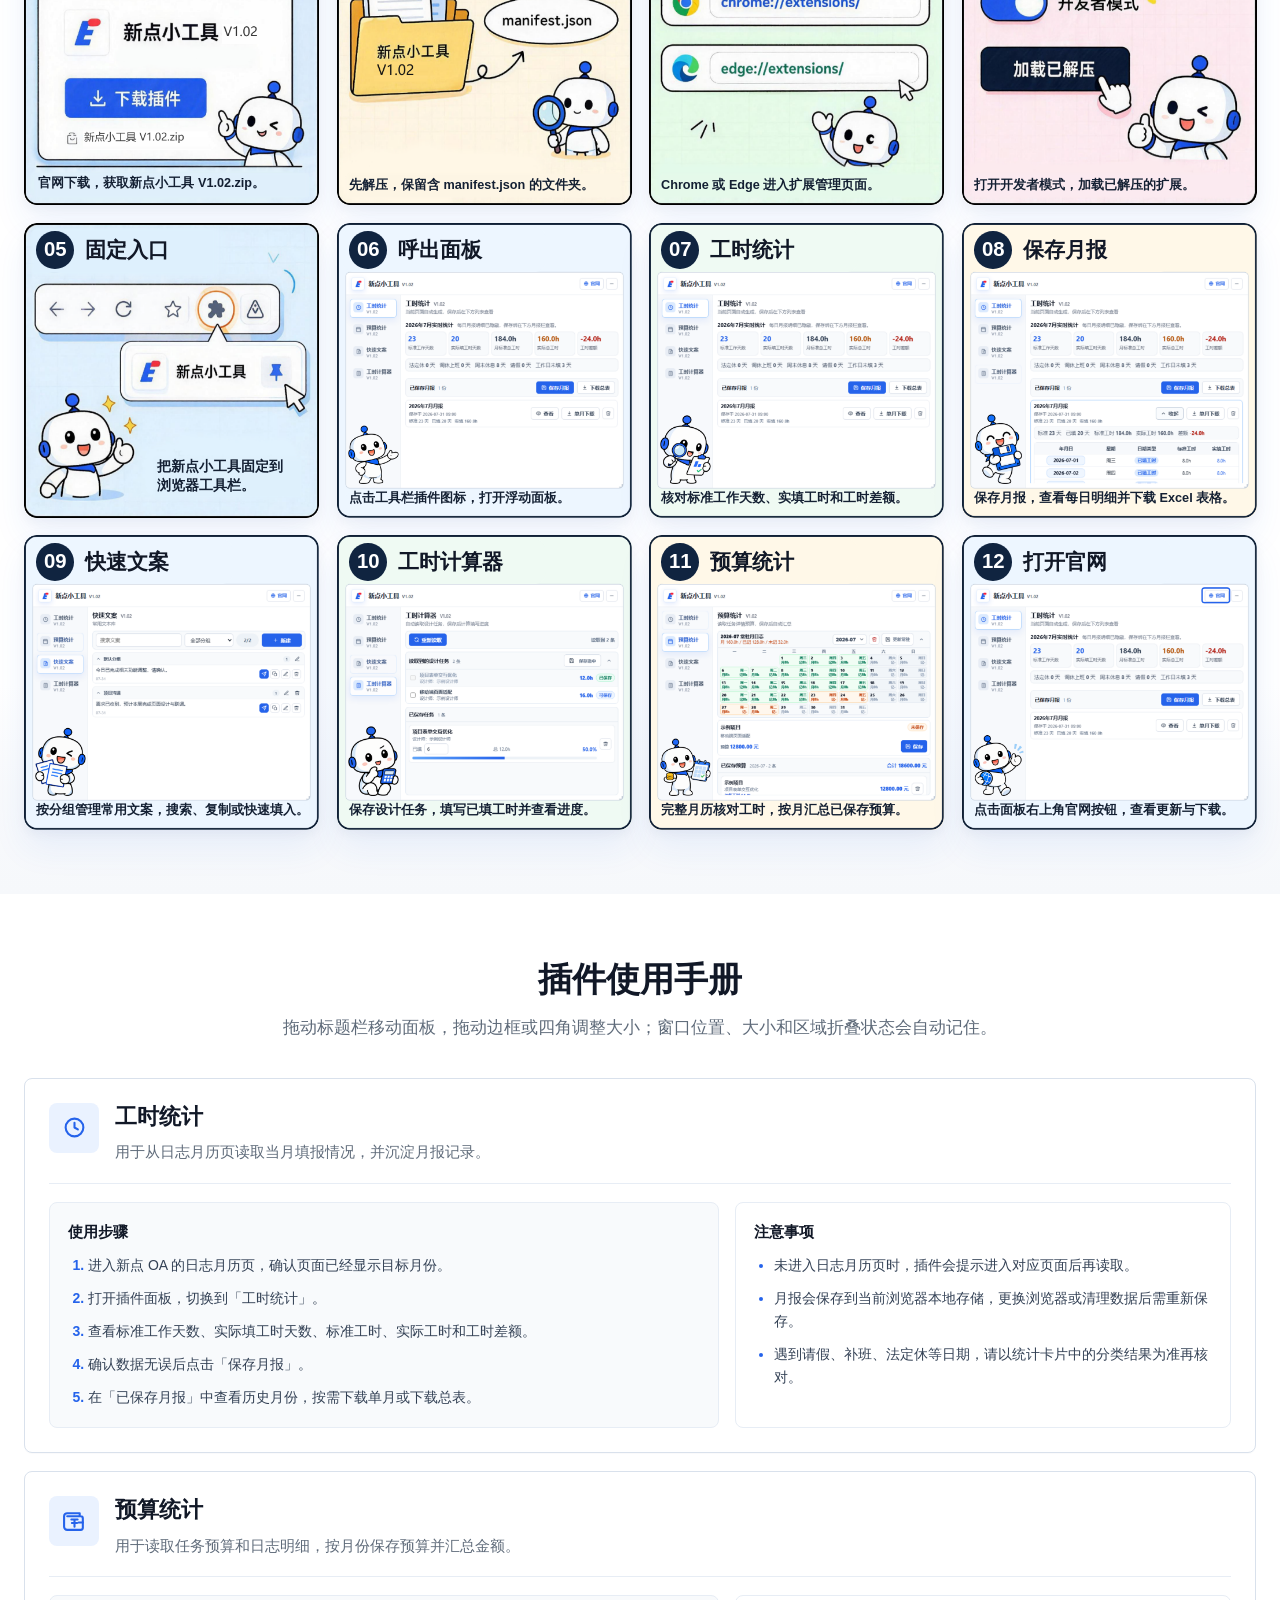
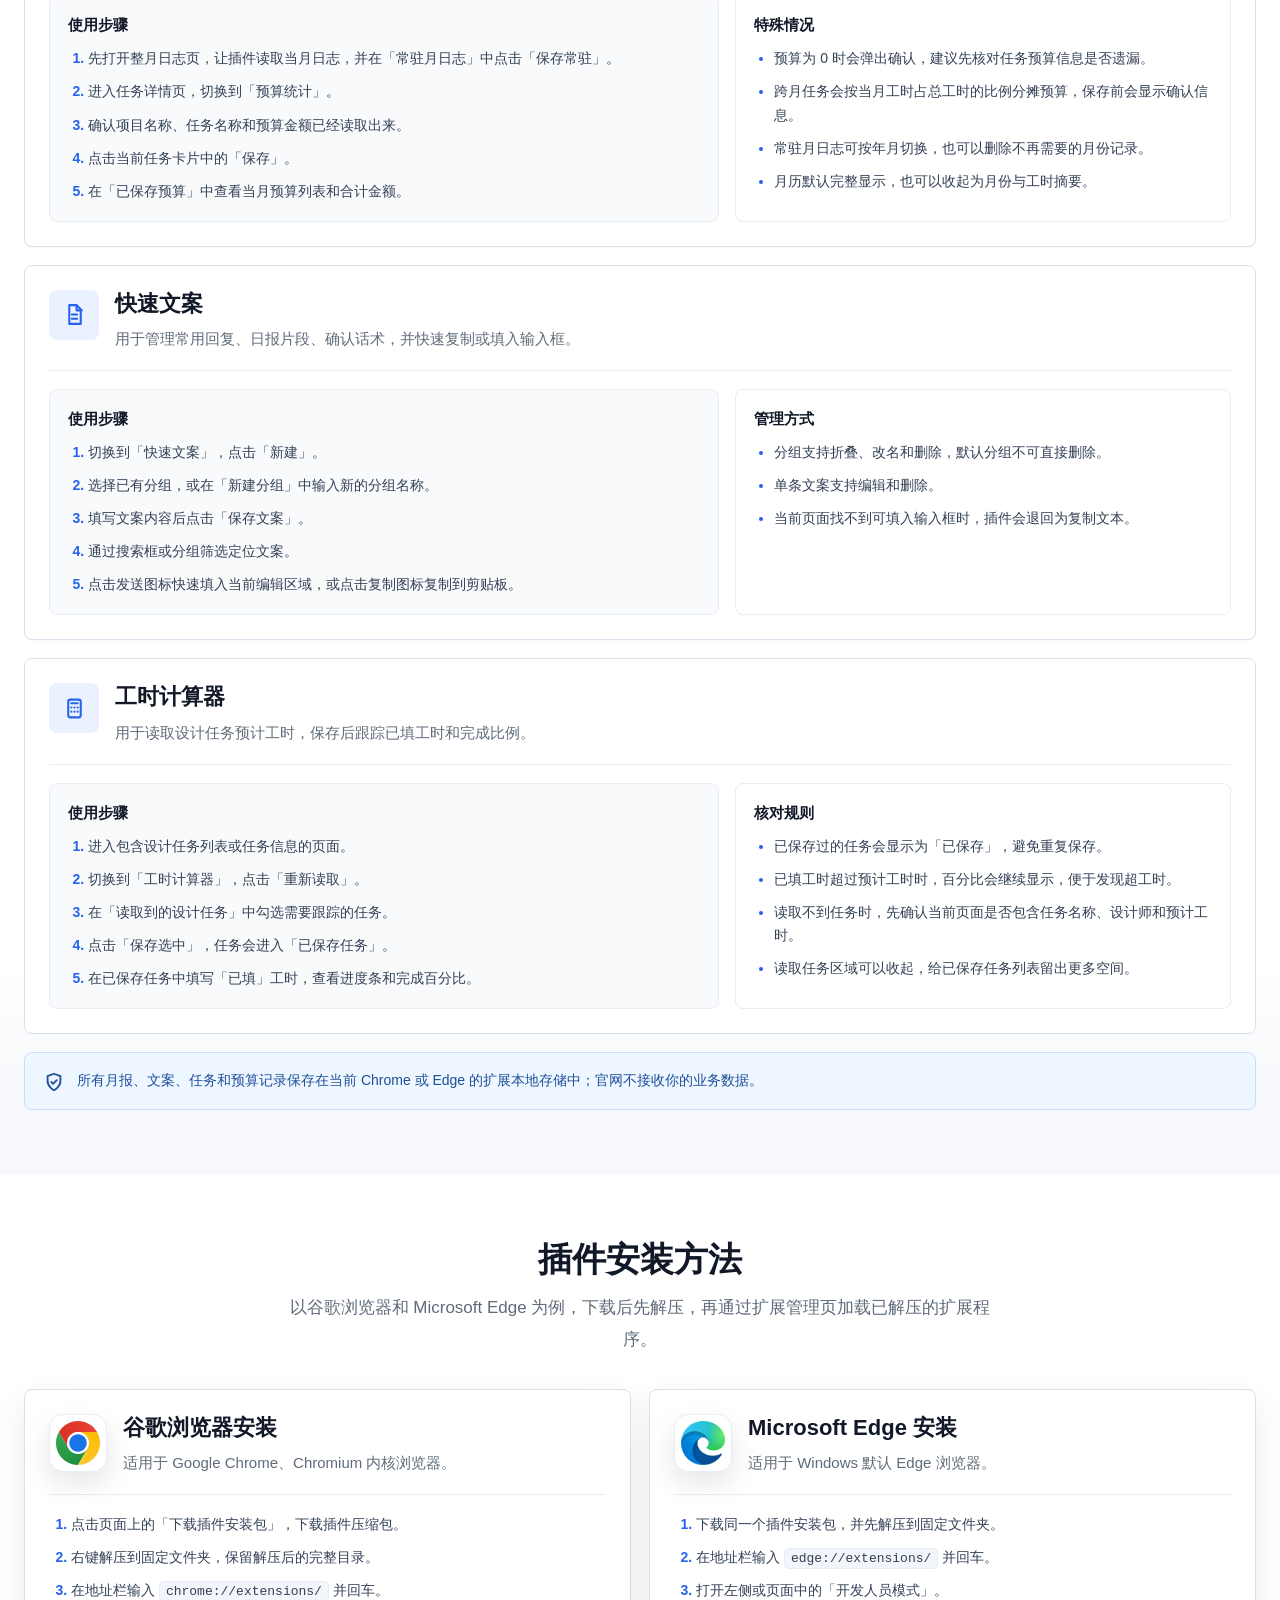
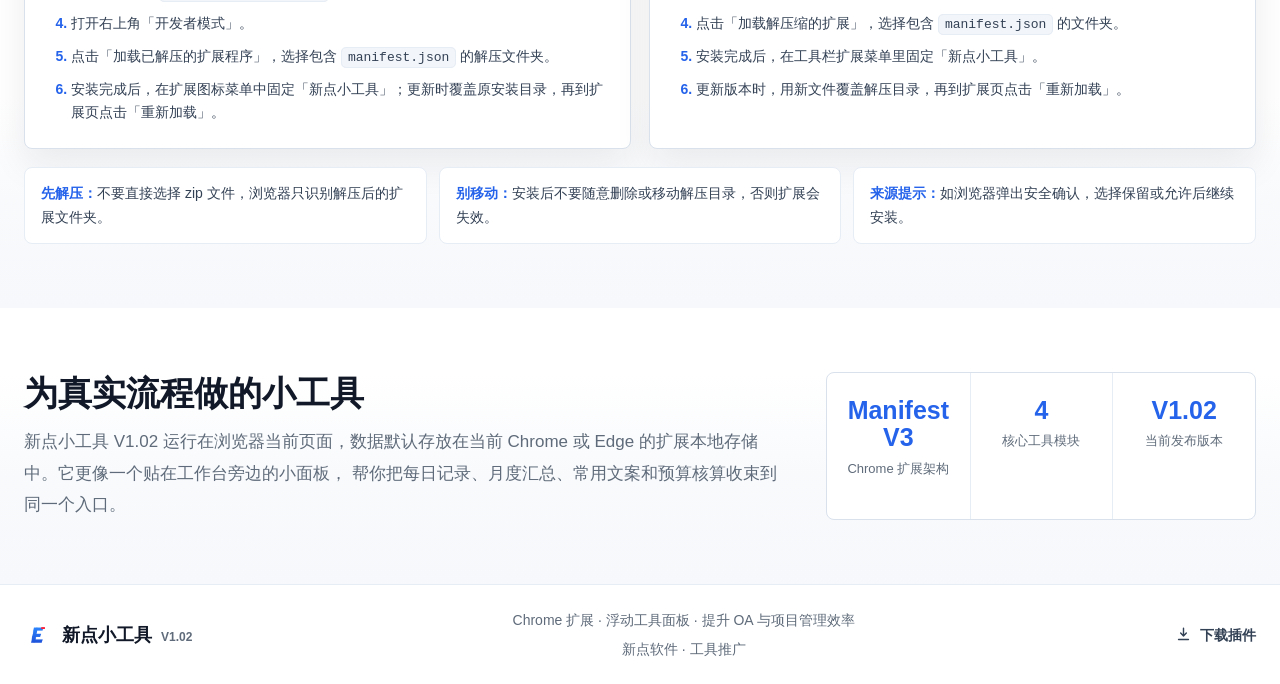
==== commit 85f0d261: "Round comic covers, center step numbers and make captions editable" ====
--- a/index.html
+++ b/index.html
@@ -13,7 +13,7 @@
     <meta property="og:description" content="Chrome 扩展浮动工具面板，覆盖日常记录、文案、计算与预算管理。">
     <meta property="og:image" content="assets/icon128.png">
     <link rel="icon" href="assets/icon48.png">
-    <link rel="stylesheet" href="styles.css?v=v102-comics">
+    <link rel="stylesheet" href="styles.css?v=v102-comic-captions">
   </head>
   <body>
     <header class="site-header" data-header>
@@ -133,55 +133,67 @@
           <p>从安装到常用功能，12 格图解对应当前插件的使用流程。</p>
         </div>
 
-        <!-- 编辑下方各格的 comic-card-number（编号）和 comic-card-title（标题），图片无需重做。 -->
+        <!-- 在每格编辑 comic-card-number（编号）、comic-card-title（标题）和 comic-card-caption（说明）。 -->
         <ol class="comic-grid" role="list" aria-label="新点小工具 12 格图解教程">
           <li class="comic-card" data-paper="sky">
             <h3 class="comic-card-heading"><span class="comic-card-number" aria-hidden="true">01</span> <span class="comic-card-title">下载插件</span></h3>
-            <img src="assets/comic-guide-01.png?v=v102" alt="官网点击下载，拿到新点小工具 V1.02.zip。" width="1020" height="1020" loading="lazy">
+            <img src="assets/comic-guide-01.png?v=v102" alt="" width="1020" height="1020" loading="lazy">
+            <p class="comic-card-caption">官网下载，获取新点小工具 V1.02.zip。</p>
           </li>
           <li class="comic-card" data-paper="parchment">
             <h3 class="comic-card-heading"><span class="comic-card-number" aria-hidden="true">02</span> <span class="comic-card-title">解压文件</span></h3>
-            <img src="assets/comic-guide-02.png?v=v102" alt="先解压，保留含 manifest.json 的文件夹。" width="1020" height="1020" loading="lazy">
+            <img src="assets/comic-guide-02.png?v=v102" alt="" width="1020" height="1020" loading="lazy">
+            <p class="comic-card-caption">先解压，保留含 manifest.json 的文件夹。</p>
           </li>
           <li class="comic-card" data-paper="mint">
             <h3 class="comic-card-heading"><span class="comic-card-number" aria-hidden="true">03</span> <span class="comic-card-title">打开扩展页</span></h3>
-            <img src="assets/comic-guide-03.png?v=v102" alt="Chrome 或 Edge 进入扩展管理页面。" width="1020" height="1020" loading="lazy">
+            <img src="assets/comic-guide-03.png?v=v102" alt="扩展管理页地址：chrome://extensions/ 或 edge://extensions/" width="1020" height="1020" loading="lazy">
+            <p class="comic-card-caption">Chrome 或 Edge 进入扩展管理页面。</p>
           </li>
           <li class="comic-card" data-paper="rose">
             <h3 class="comic-card-heading"><span class="comic-card-number" aria-hidden="true">04</span> <span class="comic-card-title">加载扩展</span></h3>
-            <img src="assets/comic-guide-04.png?v=v102" alt="打开开发者模式，加载已解压的扩展。" width="1020" height="1020" loading="lazy">
+            <img src="assets/comic-guide-04.png?v=v102" alt="" width="1020" height="1020" loading="lazy">
+            <p class="comic-card-caption">打开开发者模式，加载已解压的扩展。</p>
           </li>
           <li class="comic-card" data-paper="ice">
             <h3 class="comic-card-heading"><span class="comic-card-number" aria-hidden="true">05</span> <span class="comic-card-title">固定入口</span></h3>
-            <img src="assets/comic-guide-05.png?v=v102" alt="把新点小工具固定到浏览器工具栏。" width="1020" height="1020" loading="lazy">
+            <img src="assets/comic-guide-05.png?v=v102" alt="" width="1020" height="1020" loading="lazy">
+            <p class="comic-card-caption">把新点小工具固定到<br>浏览器工具栏。</p>
           </li>
           <li class="comic-card">
             <h3 class="comic-card-heading"><span class="comic-card-number" aria-hidden="true">06</span> <span class="comic-card-title">呼出面板</span></h3>
-            <img src="assets/comic-guide-06.png?v=v102" alt="点击插件图标，浮动面板出现在页面旁。" width="1020" height="1020" loading="lazy">
+            <img src="assets/comic-guide-06.png?v=v102" alt="" width="1020" height="1020" loading="lazy">
+            <p class="comic-card-caption">点击工具栏插件图标，打开浮动面板。</p>
           </li>
           <li class="comic-card" data-paper="green">
             <h3 class="comic-card-heading"><span class="comic-card-number" aria-hidden="true">07</span> <span class="comic-card-title">工时统计</span></h3>
-            <img src="assets/comic-guide-07.png?v=v102" alt="查看标准工作天数、实际填工时和差额。" width="1020" height="1020" loading="lazy">
+            <img src="assets/comic-guide-07.png?v=v102" alt="" width="1020" height="1020" loading="lazy">
+            <p class="comic-card-caption">核对标准工作天数、实填工时和工时差额。</p>
           </li>
           <li class="comic-card" data-paper="cream">
             <h3 class="comic-card-heading"><span class="comic-card-number" aria-hidden="true">08</span> <span class="comic-card-title">保存月报</span></h3>
-            <img src="assets/comic-guide-08.png?v=v102" alt="保存月报后，可查看历史并下载表格。" width="1020" height="1020" loading="lazy">
+            <img src="assets/comic-guide-08.png?v=v102" alt="" width="1020" height="1020" loading="lazy">
+            <p class="comic-card-caption">保存月报，查看每日明细并下载 Excel 表格。</p>
           </li>
           <li class="comic-card">
             <h3 class="comic-card-heading"><span class="comic-card-number" aria-hidden="true">09</span> <span class="comic-card-title">快速文案</span></h3>
-            <img src="assets/comic-guide-09.png?v=v102" alt="管理常用文案，搜索后复制或一键填入。" width="1020" height="1020" loading="lazy">
+            <img src="assets/comic-guide-09.png?v=v102" alt="" width="1020" height="1020" loading="lazy">
+            <p class="comic-card-caption">按分组管理常用文案，搜索、复制或快速填入。</p>
           </li>
           <li class="comic-card" data-paper="green">
             <h3 class="comic-card-heading"><span class="comic-card-number" aria-hidden="true">10</span> <span class="comic-card-title">工时计算器</span></h3>
-            <img src="assets/comic-guide-10.png?v=v102" alt="读取设计任务，保存后计算填写进度。" width="1020" height="1020" loading="lazy">
+            <img src="assets/comic-guide-10.png?v=v102" alt="" width="1020" height="1020" loading="lazy">
+            <p class="comic-card-caption">保存设计任务，填写已填工时并查看进度。</p>
           </li>
           <li class="comic-card" data-paper="cream">
             <h3 class="comic-card-heading"><span class="comic-card-number" aria-hidden="true">11</span> <span class="comic-card-title">预算统计</span></h3>
-            <img src="assets/comic-guide-11.png?v=v102" alt="完整月历核对工时，按月汇总已保存预算。" width="1020" height="1020" loading="lazy">
+            <img src="assets/comic-guide-11.png?v=v102" alt="" width="1020" height="1020" loading="lazy">
+            <p class="comic-card-caption">完整月历核对工时，按月汇总已保存预算。</p>
           </li>
           <li class="comic-card">
             <h3 class="comic-card-heading"><span class="comic-card-number" aria-hidden="true">12</span> <span class="comic-card-title">打开官网</span></h3>
-            <img src="assets/comic-guide-12.png?v=v102" alt="点击面板右上角官网按钮，回到插件官网。" width="1020" height="1020" loading="lazy">
+            <img src="assets/comic-guide-12.png?v=v102" alt="" width="1020" height="1020" loading="lazy">
+            <p class="comic-card-caption">点击面板右上角官网按钮，查看更新与下载。</p>
           </li>
         </ol>
       </section>
--- a/styles.css
+++ b/styles.css
@@ -1318,8 +1318,7 @@
 .comic-card {
   --comic-paper: #edf6ff;
   aspect-ratio: 1;
-  background: var(--comic-paper);
-  border-radius: 14px;
+  border-radius: 4.2%;
   box-shadow:
     0 18px 34px rgba(37, 99, 235, 0.08),
     0 4px 12px rgba(15, 23, 42, 0.04);
@@ -1329,11 +1328,11 @@
   container-type: inline-size;
 }
 
-.comic-card[data-paper="sky"] { --comic-paper: #daebfb; }
-.comic-card[data-paper="parchment"] { --comic-paper: #fcf4e1; }
-.comic-card[data-paper="mint"] { --comic-paper: #e6f9ec; }
-.comic-card[data-paper="rose"] { --comic-paper: #fae9f0; }
-.comic-card[data-paper="ice"] { --comic-paper: #def0fd; }
+.comic-card[data-paper="sky"] { --comic-paper: #daebfb; --comic-caption-paper: #dfeffb; }
+.comic-card[data-paper="parchment"] { --comic-paper: #fcf4e1; --comic-caption-paper: #fdf5e4; }
+.comic-card[data-paper="mint"] { --comic-paper: #e6f9ec; --comic-caption-paper: #e5f9ea; }
+.comic-card[data-paper="rose"] { --comic-paper: #fae9f0; --comic-caption-paper: #fbeaf0; }
+.comic-card[data-paper="ice"] { --comic-paper: #def0fd; --comic-caption-paper: #def0fc; }
 .comic-card[data-paper="green"] { --comic-paper: #effaf3; }
 .comic-card[data-paper="cream"] { --comic-paper: #fff8e8; }
 
@@ -1344,23 +1343,45 @@
   width: 100%;
 }
 
-/* Cover the old lettering while leaving the illustration and frame intact. */
-.comic-card::before {
-  background: var(--comic-paper);
+/* Rounded covers follow the printed frame and stay clear of the illustration. */
+.comic-card::before,
+.comic-card::after {
   content: "";
-  inset: 1.2% 29% auto 1.6%;
-  height: 15.3%;
   pointer-events: none;
   position: absolute;
   z-index: 1;
 }
 
-/* Feather the edges only on cards with illustrated paper textures. */
+.comic-card::before {
+  background: var(--comic-paper);
+  border-radius: 4.2cqi;
+  height: 15.3%;
+  inset: 1.2% 29% auto 1.6%;
+}
+
+.comic-card::after {
+  background: var(--comic-caption-paper, var(--comic-paper));
+  border-radius: 2.4cqi;
+  inset: 91.3% 2.6% 1.9%;
+}
+
+/* Feather only the covers that sit on textured paper. */
 .comic-card:is([data-paper="sky"], [data-paper="parchment"], [data-paper="mint"], [data-paper="rose"], [data-paper="ice"])::before {
   height: 17.8%;
   mask-image: linear-gradient(90deg, transparent, #000 2.5%, #000 90%, transparent),
     linear-gradient(transparent, #000 7%, #000 87%, transparent);
   mask-composite: intersect;
+}
+
+.comic-card:is([data-paper="sky"], [data-paper="parchment"], [data-paper="mint"], [data-paper="rose"], [data-paper="ice"])::after {
+  top: 89%;
+  mask-image: linear-gradient(90deg, transparent, #000 2%, #000 98%, transparent),
+    linear-gradient(transparent, #000 13%, #000 88%, transparent);
+  mask-composite: intersect;
+}
+
+.comic-card[data-paper="ice"]::after {
+  inset: 78.8% 5.2% 5.5% 43.6%;
 }
 
 .comic-card-heading {
@@ -1391,11 +1412,40 @@
   font-variant-numeric: tabular-nums;
   justify-content: center;
   line-height: 1;
+  /* Center the visible numerals, whose font baseline sits below the box center. */
+  padding-block-end: 0.12em;
 }
 
 .comic-card-title {
   min-width: 0;
   overflow-wrap: anywhere;
+}
+
+.comic-card-caption {
+  bottom: 3.9%;
+  color: #142033;
+  font-size: 4.3cqi;
+  font-weight: 700;
+  left: 4.1%;
+  line-height: 1.2;
+  margin: 0;
+  overflow-wrap: anywhere;
+  position: absolute;
+  right: 3.2%;
+  z-index: 2;
+}
+
+.comic-card[data-paper="sky"] .comic-card-caption {
+  bottom: 4.6%;
+  left: 4.9%;
+}
+
+.comic-card[data-paper="ice"] .comic-card-caption {
+  bottom: 7.7%;
+  font-size: 4.6cqi;
+  left: 45%;
+  line-height: 1.35;
+  right: 6%;
 }
 
 .manual-layout {
@@ -2299,10 +2349,6 @@
     gap: 9px;
   }
 
-  .comic-card {
-    border-radius: 10px;
-  }
-
   .about-facts {
     grid-template-columns: 1fr;
   }
